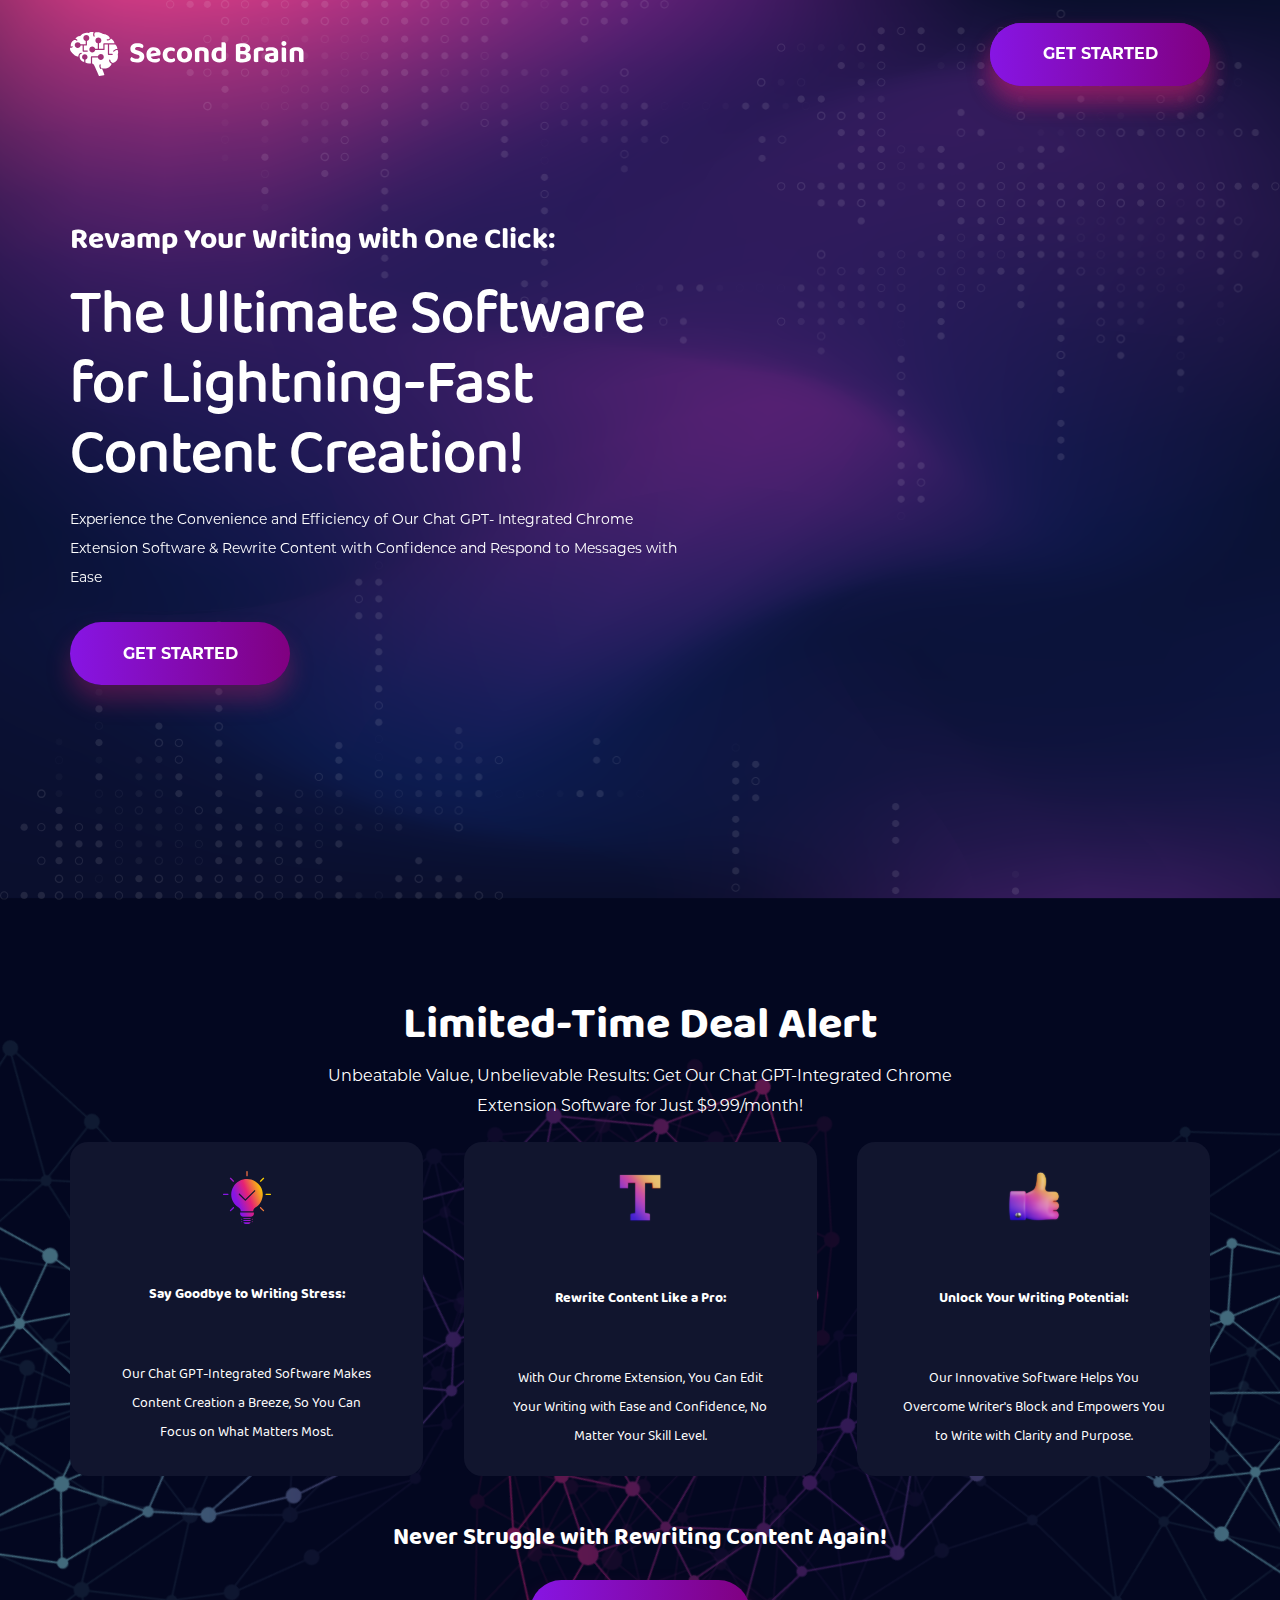
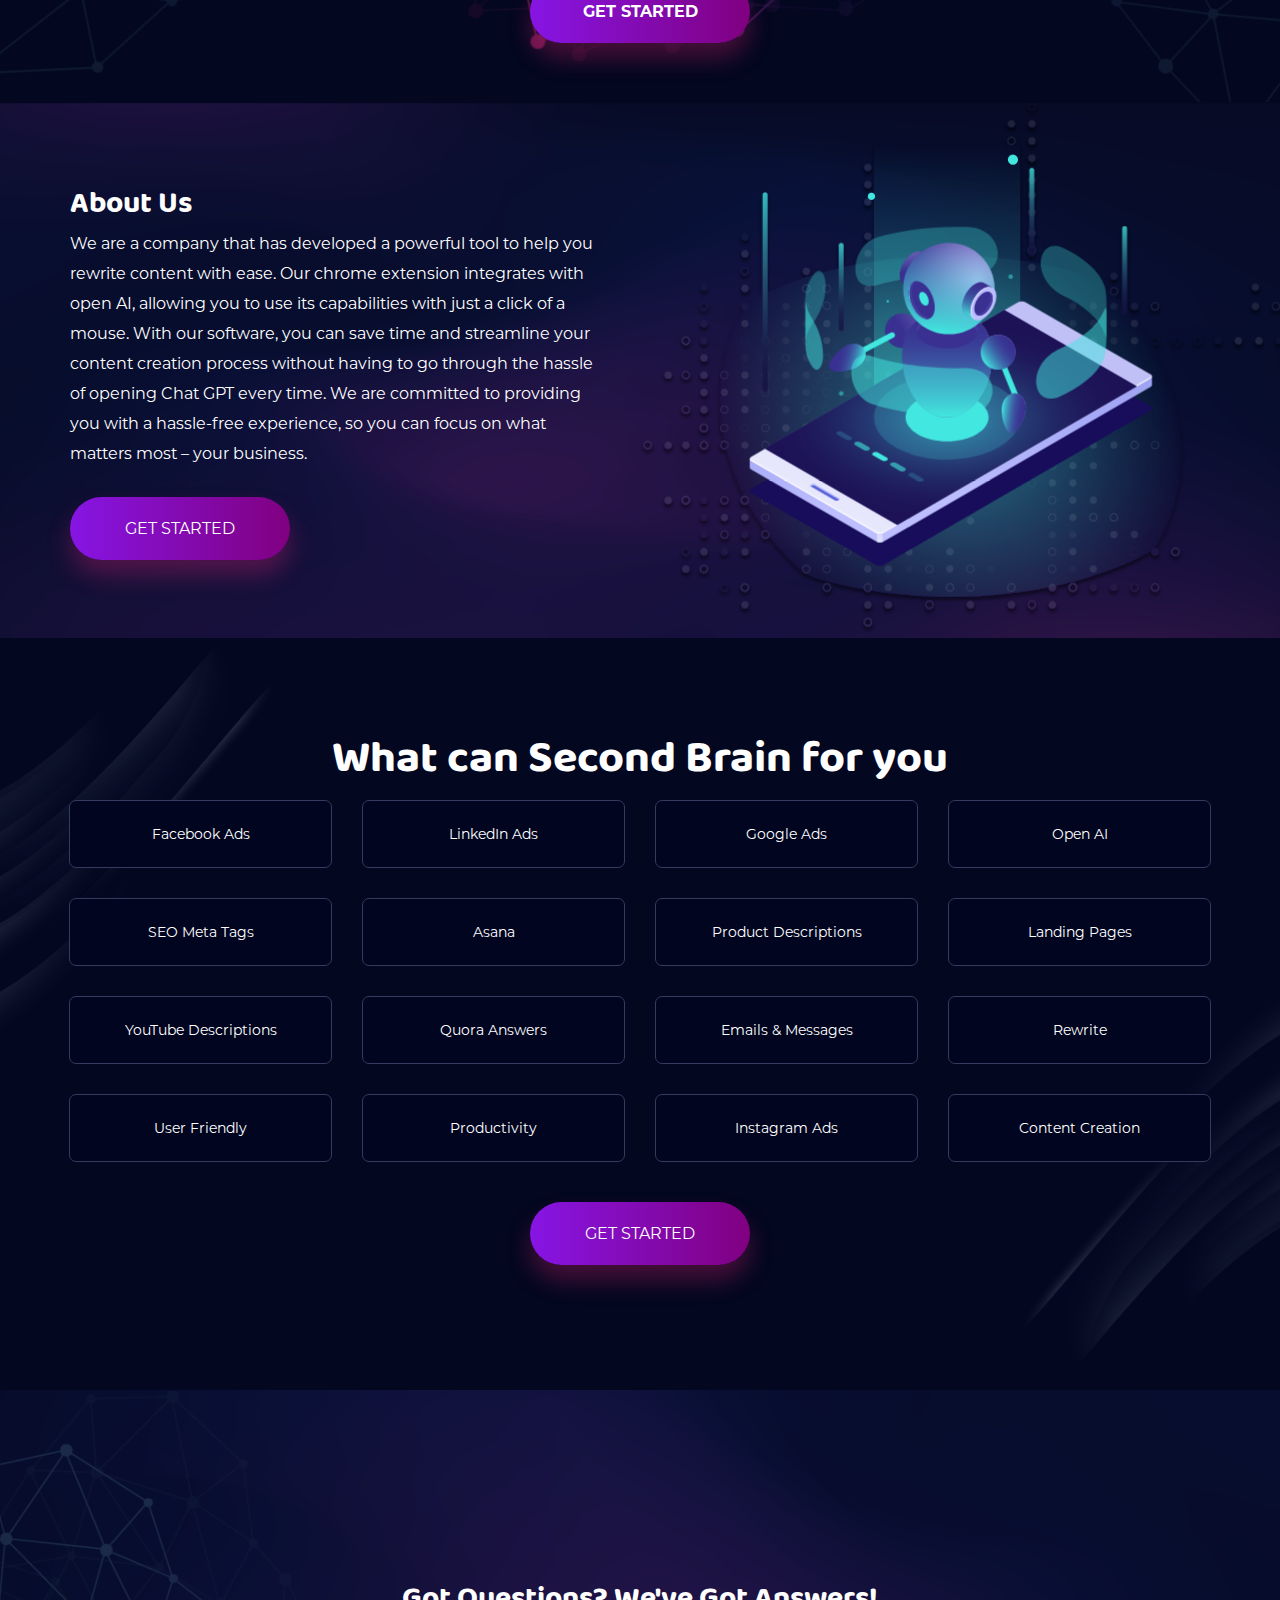
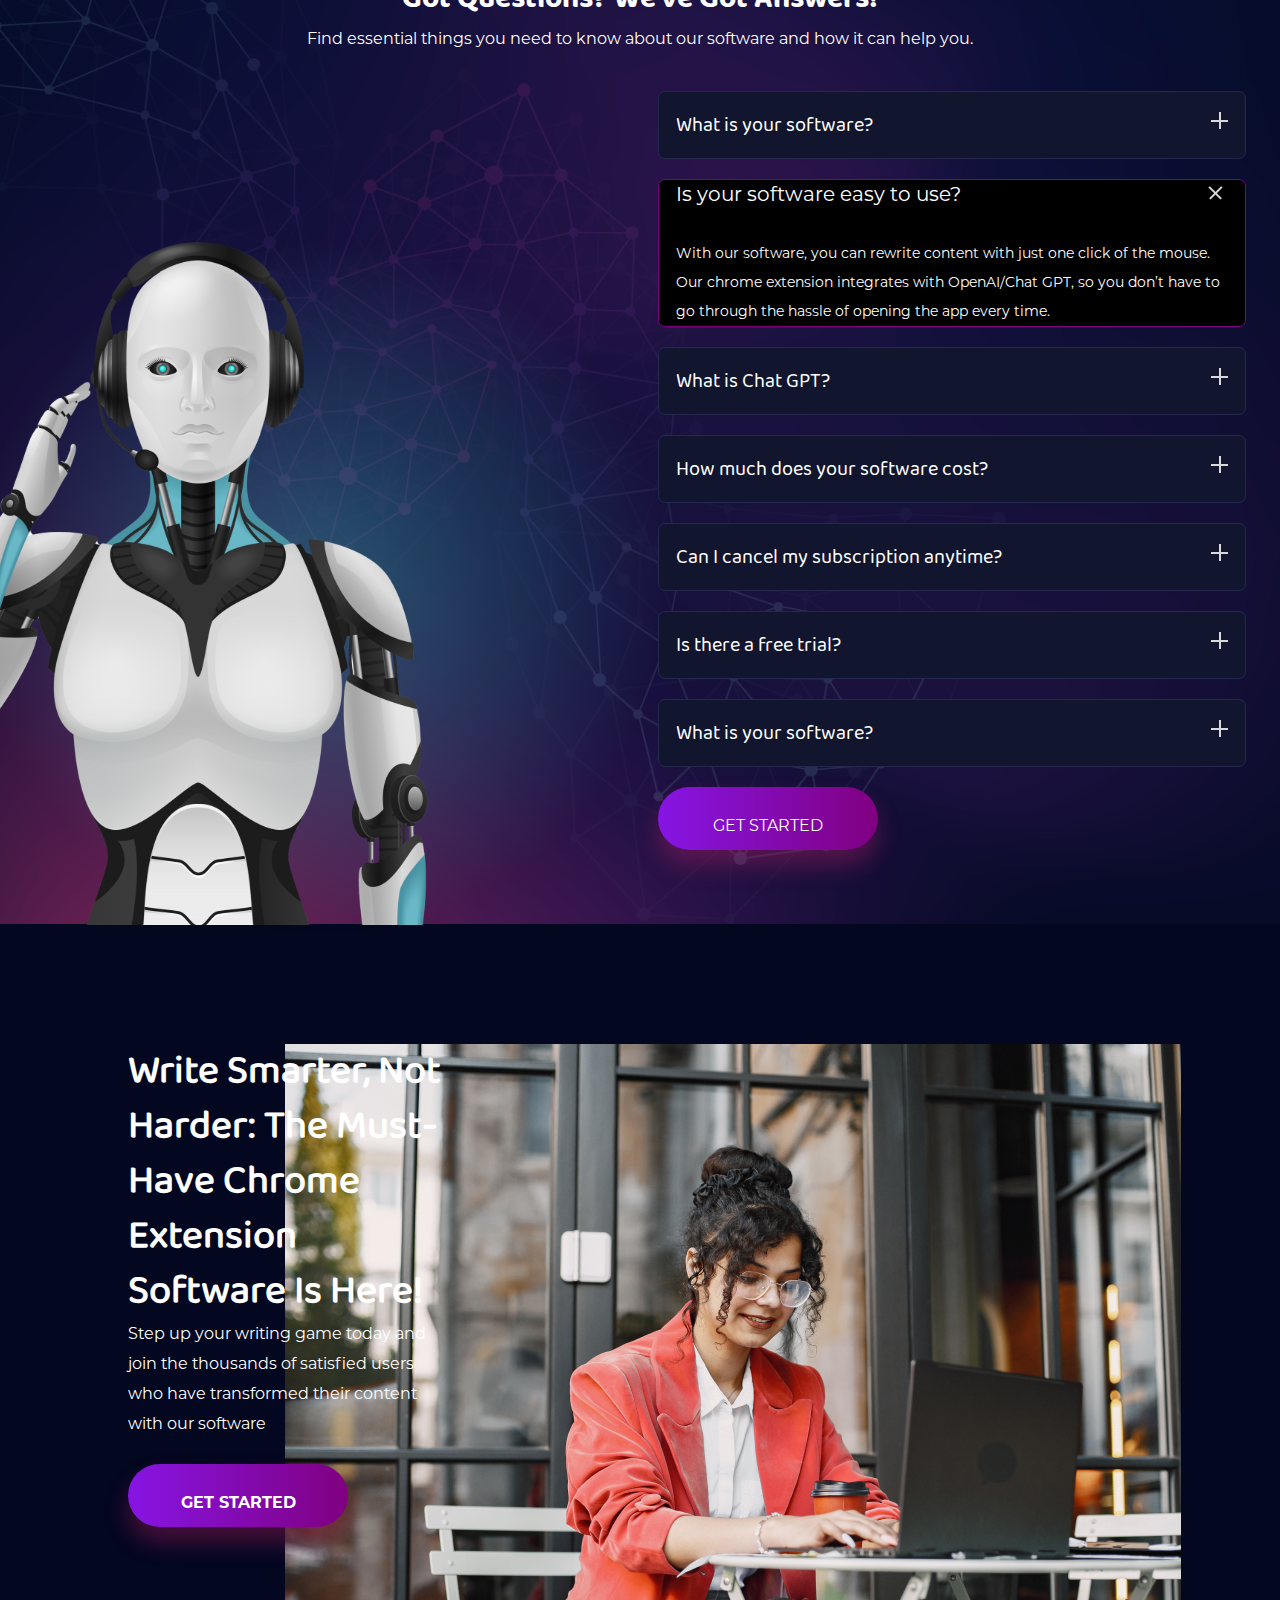
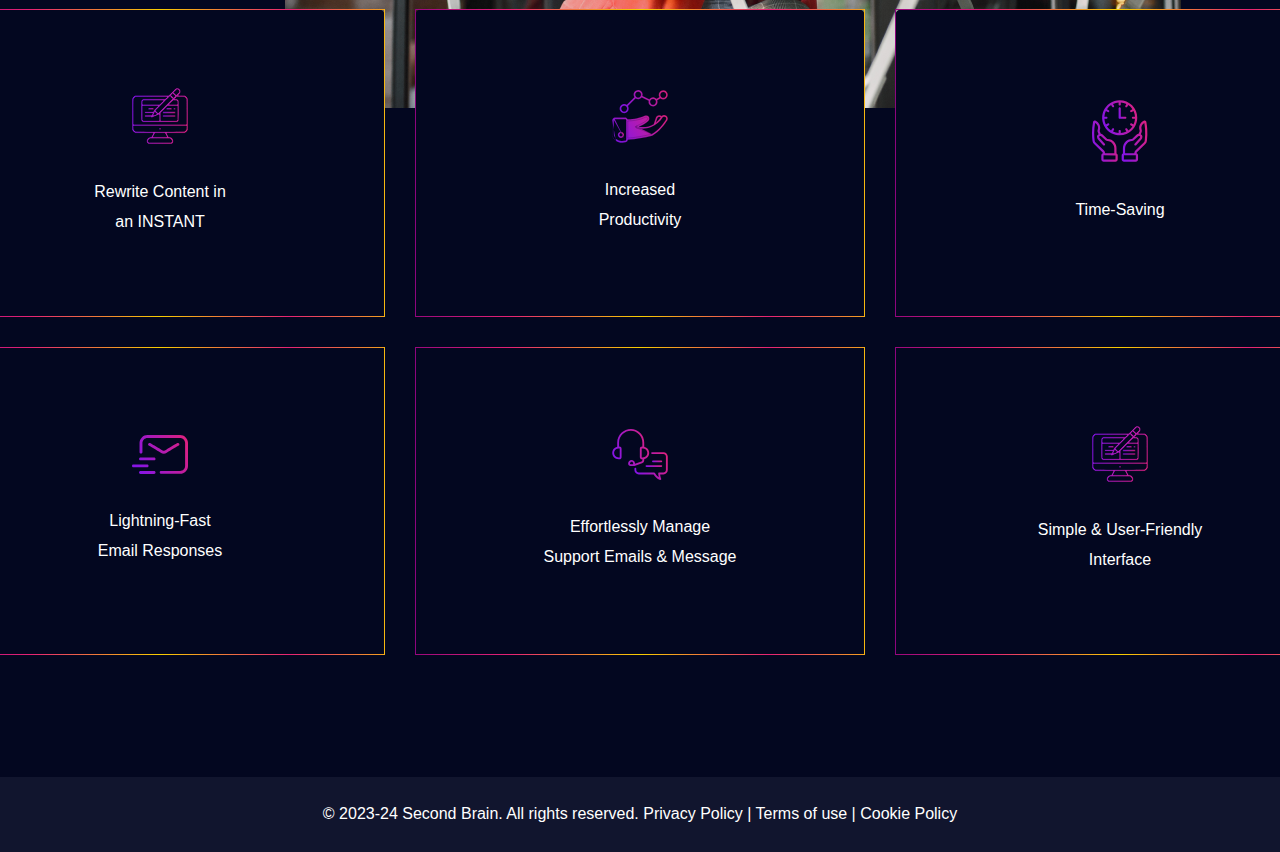
==== index.html @ b5a90ca5 "updated question section design" ====
<!DOCTYPE html>
<html lang="en">
  <head>
    <link rel="icon" type="image/x-icon" href="/assets/svg/home-page/favicon.png">
    <title>Second Brain</title>
    <meta charset="UTF-8" />
    <meta name="viewport" content="width=device-width, initial-scale=1" />
    <link rel="stylesheet" href="themes/fonts.css" />
    <link rel="stylesheet" href="themes/variables.css" />
    <link rel="stylesheet" href="themes/button.css" />
    <link rel="stylesheet" href="themes/nav-bar.css" />
    <link rel="stylesheet" href="themes/banner.css" />
    <link rel="stylesheet" href="style.css" />
    <link rel="stylesheet" href="index.css" />
    <link rel="stylesheet" href="themes/card.css" />
    <script type="text/javascript" src="index.js"></script>
  </head>

  <body>
    <!-- Banner Section Start-->
    <div class="container banner-container">
      <div class="background">
        <object
          class="top-effect"
          id="banner-bg"
          data="../../assets/svg/banner/top-effect.svg"
          type="image/svg+xml"
          height="521"
          width="1115"
        ></object>
        <object
          class="bottom-effect"
          id="banner-bg"
          data="../../assets/svg/banner/bottom-effect.svg"
          type="image/svg+xml"
          height="339"
          width="1020"
        ></object>
        <object
          class="wall"
          id="banner-bg"
          data="../../assets/svg/banner/banner-bg.svg"
          type="image/svg+xml"
          height="auto"
          width="100%"
        ></object>
      </div>
      <div class="nav-bar">
        <object
          id="nav-logo"
          data="../../assets/svg/banner/logo.svg"
          type="image/svg+xml"
          height="auto"
          width="auto"
        ></object>
        <a class="primary-button" href="#">
          <p class="primary-button">GET STARTED</p>
        </a>
      </div>
      <div class="sub-container">
        <div class="main-content banner-content">
          <div class="sub-main-content banner-left">
            <div class="subtitle">
              <h3>Revamp Your Writing with One Click:</h3>
            </div>
            <div class="title">
              <h1>
                The Ultimate Software <br />
                for Lightning-Fast <br />
                Content Creation!
              </h1>
            </div>
            <div class="description">
              <span>
                Experience the Convenience and Efficiency of Our Chat GPT-
                Integrated Chrome Extension Software & Rewrite Content with
                Confidence and Respond to Messages with Ease
              </span>
            </div>
            <div class="button">
              <p class="primary-button">GET STARTED</p>
            </div>
          </div>
          <div class="sub-main-content banner-right">
            <object
              id="logo-brain"
              data="../../assets/svg/banner/brain.svg"
              type="image/svg+xml"
              width="603px"
              height="auto"
            ></object>
          </div>
        </div>
      </div>
    </div>
    <!-- Banner Section End-->

    <!--Time Deal Section Start-->
    <div class="container limited-time">
      <div class="background">
        <object
          class="wall"
          id="banner-bg"
          data="./assets/svg/home-page/backgroud_blue 2.svg"
          type="image/svg+xml"
          height="auto"
          width="100%"
        ></object>
      </div>
      <div class="sub-container">
        <div class="header-content">
          <h2 class="title">Limited-Time Deal Alert</h2>
          <p class="subtitle">
            Unbeatable Value, Unbelievable Results: Get Our Chat GPT-Integrated
            Chrome <br />
            Extension Software for Just $9.99/month!
          </p>
        </div>
        <div class="card-container">
          <div class="card">
            <div class="card-icon">
              <object
                id="light"
                data="./assets/svg/home-page/light.svg"
                type="image/svg+xml"
                width="48px"
                height="auto"
              ></object>
            </div>
            <div class="card-title">
              <h5 class="card-title">Say Goodbye to Writing Stress:</h5>
            </div>
            <div class="card-description">
              <span class="card-description">
                Our Chat GPT-Integrated Software Makes <br>
                Content Creation a Breeze, So You Can <br>
                Focus on What Matters Most.
              </span>
            </div>
          </div>
          <div class="card">
            <div class="card-icon">
              <object
                id="text-front-grandient"
                data="./assets/svg/home-page/text-front-gradient.svg"
                type="image/svg+xml"
                width="60px"
                height="auto"
              ></object>
            </div>
            <div class="card-title">
              <h5 class="card-title">Rewrite Content Like a Pro:</h5>
            </div>
            <div class="card-description">
              <span class="card-description">
                With Our Chrome Extension, You Can Edit Your Writing with Ease
                and Confidence, No Matter Your Skill Level.
              </span>
            </div>
          </div>
          <div class="card">
            <div class="card-icon">
              <object
                id="thumb-up-front-gradient"
                data="./assets/svg/home-page/thumb-up-front-gradient.svg"
                type="image/svg+xml"
                width="60px"
                height="auto"
              ></object>
            </div>
            <div class="card-title">
              <h5 class="card-title">Unlock Your Writing Potential:</h5>
            </div>
            <div class="card-description">
              <span class="card-description">
                Our Innovative Software Helps You Overcome Writer's Block and
                Empowers You to Write with Clarity and Purpose.
              </span>
            </div>
          </div>
        </div>
        <div class="main-content">
          <div class="sub-main-content bottom-content">
            <h3 class="title">Never Struggle with Rewriting Content Again!</h3>
            <div class="button">
              <p class="primary-button">GET STARTED</p>
            </div>
          </div>
        </div>
      </div>
    </div>
    <!--Time Deal Section End-->

    <!--About Us Section-->
    <div class="container about-us">
      <div class="background">
        <object
          class="wall"
          id="banner-bg"
          data="./assets/svg/home-page/about-us-bg.svg"
          type="image/svg+xml"
          height="700px"
          width="1600px"
        ></object>
      </div>

      <div class="sub-container">
        <div class="row">
          <div class="left">
            <h3 class="title">About Us</h3>
            <div class="description text-box">
              We are a company that has developed a powerful tool to help you
              rewrite content with ease. Our chrome extension integrates with
              open AI, allowing you to use its capabilities with just a click of
              a mouse. With our software, you can save time and streamline your
              content creation process without having to go through the hassle
              of opening Chat GPT every time. We are committed to providing you
              with a hassle-free experience, so you can focus on what matters
              most – your business.
            </div>
            <div class="primary-button">
              <p>GET STARTED</p>
            </div>
          </div>
          <div class="right">
            <object
              id="about-image"
              data="./assets/svg/home-page/about-image.svg"
              type="image/svg+xml"
              width="668px"
              height="auto"
            ></object>
          </div>
        </div>
      </div>
    </div>
    <!--About Sectino End-->

    <!--Table Section Start-->
    <div class="container table-section">
      <div class="table-background">
        <object
          class="left-effect"
          id="banner-bg"
          data="assets/svg/home-page/table/bg-top-left.svg"
          type="image/svg+xml"
          height="430"
          width="447"
        ></object>

        <object
          class="right-effect"
          id="banner-bg"
          data="assets/svg/home-page/table/bg-bottom-right.svg"
          type="image/svg+xml"
          height="447"
          width="430"
        ></object>
        <!--End Background Efect-->
      </div>
      <div class="title">
        <h2>What can Second Brain for you</h2>
      </div>
      <div class="table">
        <span>Facebook Ads</span>
        <span>LinkedIn Ads</span>
        <span>Google Ads</span>
        <span>Open AI</span>
        <span>SEO Meta Tags</span>
        <span>Asana</span>
        <span>Product Descriptions</span>
        <span>Landing Pages</span>
        <span>YouTube Descriptions</span>
        <span>Quora Answers</span>
        <span>Emails & Messages</span>
        <span>Rewrite</span>
        <span>User Friendly</span>
        <span>Productivity</span>
        <span>Instagram Ads</span>
        <span>Content Creation</span>
      </div>
      <div class="primary-button">
        <p>GET STARTED</p>
      </div>
    </div>
    <!--Table Section End-->

    <!--Question Section Start-->
    <div class="container question-section">
      <div class="question-background">
        <div class="effects">
          <object
            class="left-effect"
            id="robot"
            data="./assets/svg/home-page/QuestionSection/robot.svg"
            type="image/svg+xml"
            height="761px"
            width="639px"
          ></object>
          <object
            class="right-effect"
            id="banner-bg"
            data="./assets/svg/home-page/QuestionSection/bg-4.svg"
            type="image/svg+xml"
            width="1600px"
          ></object>
        </div>
      </div>

      <div class="sub-container">
        <div class="heading">
          <div class="title">
            <h3 class="title">Got Questions? We've Got Answers!</h3>
          </div>
          <div class="subtitle">
            <p>
              Find essential things you need to know about our software and how
              it can help you.
            </p>
          </div>
        </div>

        <div class="form-container">
          <div class="form">
            <div class="items">
              <div id="item-1" class="item" onClick="toggleItem(item-1)">
                <h5 class="item-title">
                  What is your software?
                  <span class="plus-icon">
                    <svg
                      xmlns="http://www.w3.org/2000/svg"
                      width="17"
                      height="17"
                      viewBox="0 0 17 17"
                      fill="none"
                    >
                      <rect x="8" width="2" height="17" fill="#D9D9D9" />
                      <rect
                        x="17"
                        y="8"
                        width="2"
                        height="17"
                        transform="rotate(90 17 8)"
                        fill="#D9D9D9"
                      />
                    </svg>
                  </span>
                </h5>
              </div>
              <div id="item-2" class="item" onClick="toggleItem(item-1)">
                <p class="item-box">
                  <span class="item-title"
                    >Is your software easy to use?
                    <svg
                      xmlns="http://www.w3.org/2000/svg"
                      width="25"
                      height="25"
                      viewBox="0 0 25 25"
                      fill="none"
                    >
                      <rect
                        x="18.1567"
                        y="6.13635"
                        width="2"
                        height="17"
                        transform="rotate(45 18.1567 6.13635)"
                        fill="#D9D9D9"
                      />
                      <rect
                        x="18.8638"
                        y="18.1572"
                        width="2"
                        height="17"
                        transform="rotate(135 18.8638 18.1572)"
                        fill="#D9D9D9"
                      />
                    </svg>
                  </span>
                  <br />
                  <span class="item-description">
                    With our software, you can rewrite content with just one
                    click of the mouse. Our chrome extension integrates with
                    OpenAI/Chat GPT, so you don’t have to go through the hassle
                    of opening the app every time.
                  </span>
                </p>
              </div>
              <div id="item-3" class="item" onClick="toggleItem(item-1)">
                <h5 class="item-title">
                  What is Chat GPT?
                  <span class="plus-icon">
                    <svg
                      xmlns="http://www.w3.org/2000/svg"
                      width="17"
                      height="17"
                      viewBox="0 0 17 17"
                      fill="none"
                    >
                      <rect x="8" width="2" height="17" fill="#D9D9D9" />
                      <rect
                        x="17"
                        y="8"
                        width="2"
                        height="17"
                        transform="rotate(90 17 8)"
                        fill="#D9D9D9"
                      />
                    </svg>
                  </span>
                </h5>
              </div>
              <div id="item-4" class="item" onClick="toggleItem(item-1)">
                <h5 class="item-title">
                  How much does your software cost?
                  <span class="plus-icon">
                    <svg
                      xmlns="http://www.w3.org/2000/svg"
                      width="17"
                      height="17"
                      viewBox="0 0 17 17"
                      fill="none"
                    >
                      <rect x="8" width="2" height="17" fill="#D9D9D9" />
                      <rect
                        x="17"
                        y="8"
                        width="2"
                        height="17"
                        transform="rotate(90 17 8)"
                        fill="#D9D9D9"
                      />
                    </svg>
                  </span>
                </h5>
              </div>
              <div id="item-5" class="item" onClick="toggleItem(item-1)">
                <h5 class="item-title">
                  Can I cancel my subscription anytime?
                  <span class="plus-icon">
                    <svg
                      xmlns="http://www.w3.org/2000/svg"
                      width="17"
                      height="17"
                      viewBox="0 0 17 17"
                      fill="none"
                    >
                      <rect x="8" width="2" height="17" fill="#D9D9D9" />
                      <rect
                        x="17"
                        y="8"
                        width="2"
                        height="17"
                        transform="rotate(90 17 8)"
                        fill="#D9D9D9"
                      />
                    </svg>
                  </span>
                </h5>
              </div>
              <div id="item-6" class="item" onClick="toggleItem(item-1)">
                <h5 class="item-title">
                  Is there a free trial?
                  <span class="plus-icon">
                    <svg
                      xmlns="http://www.w3.org/2000/svg"
                      width="17"
                      height="17"
                      viewBox="0 0 17 17"
                      fill="none"
                    >
                      <rect x="8" width="2" height="17" fill="#D9D9D9" />
                      <rect
                        x="17"
                        y="8"
                        width="2"
                        height="17"
                        transform="rotate(90 17 8)"
                        fill="#D9D9D9"
                      />
                    </svg>
                  </span>
                </h5>
              </div>
              <div id="item-7" class="item" onClick="toggleItem(item-1)">
                <h5 class="item-title">
                  What is your software?
                  <span class="plus-icon">
                    <svg
                      xmlns="http://www.w3.org/2000/svg"
                      width="17"
                      height="17"
                      viewBox="0 0 17 17"
                      fill="none"
                    >
                      <rect x="8" width="2" height="17" fill="#D9D9D9" />
                      <rect
                        x="17"
                        y="8"
                        width="2"
                        height="17"
                        transform="rotate(90 17 8)"
                        fill="#D9D9D9"
                      />
                    </svg>
                  </span>
                </h5>
              </div>

              <div class="primary-button">
                <p class="button">GET STARTED</p>
              </div>
            </div>
          </div>
        </div>
      </div>
    </div>
    <!--Question Section End-->

    <!--Bottom Banner Start-->
    <div class="container bottom-banner">
      <div class="bottom-wall">
        <object
          class="wall"
          id="bottom-banner-img"
          data="./assets/svg/home-page/bottom-banner/indian-woman-working.png"
          type="image/svg+xml"
          height="664px"
          width="995px"
        ></object>
      </div>
      <div class="sub-container side-box">
        <h5 class="bottom-banner-title">
          Write Smarter, Not <br />
          Harder: The Must- <br />
          Have Chrome Extension <br />
          Software Is Here!
        </h5>
        <p class="bottom-banner-description">
          Step up your writing game today and join the 
          thousands of satisfied users who have transformed
          their content with our software
        </p>
        <div class="primary-button">
          <div class="button">GET STARTED</div>
        </div>
      </div>
    </div>
    <!--Bottom Banner End-->

    <!--Bottom Card Container Start-->
    <div class="container bottom-card">
      <div class="card-container">
        <div class="card">
          <div class="card-icon">
            <object
              id="light"
              data="./assets/svg//home-page/bottom-cards/1-rewrite-icon.svg"
              type="image/svg+xml"
              width="56px"
              height="auto"
            ></object>
          </div>
          <div class="card-title">
            Rewrite Content in <br />
            an INSTANT
          </div>
        </div>

        <div class="card">
          <div class="card-icon">
            <object
              id="light"
              data="./assets/svg//home-page/bottom-cards/2-increased-icon.svg"
              type="image/svg+xml"
              width="56px"
              height="auto"
            ></object>
          </div>
          <div class="card-title">
            Increased <br> Productivity
          </div>
        </div>

        <div class="card">
          <div class="card-icon">
            <object
              id="light"
              data="./assets/svg//home-page/bottom-cards/3-Time Saving-icon.svg"
              type="image/svg+xml"
              width="56px"
              height="auto"
            ></object>
          </div>
          <div class="card-title">
            Time-Saving
          </div>
        </div>

        <div class="card">
          <div class="card-icon">
            <object
              id="light"
              data="./assets/svg//home-page/bottom-cards/4-ligtining-icon.svg"
              type="image/svg+xml"
              width="56px"
              height="auto"
            ></object>
          </div>
          <div class="card-title">
            Lightning-Fast <br> Email Responses
          </div>
        </div>

        <div class="card">
          <div class="card-icon">
            <object
              id="light"
              data="./assets/svg//home-page/bottom-cards/5-effertlessely-icon.svg"
              type="image/svg+xml"
              width="56px"
              height="auto"
            ></object>
          </div>
          <div class="card-title">
            Effortlessly Manage <br> Support Emails & Message
          </div>
        </div>

        <div class="card">
          <div class="card-icon">
            <object
              id="light"
              data="./assets/svg//home-page/bottom-cards/1-rewrite-icon.svg"
              type="image/svg+xml"
              width="56px"
              height="auto"
            ></object>
          </div>
          <div class="card-title">
            Simple & User-Friendly <br> Interface
          </div>
        </div>
      </div>
    </div><!--Bottom Card Container End-->

    <!--Copyright Section Start-->
    <div class="copyright">
      <span>© 2023-24 Second Brain. All rights reserved. Privacy Policy   |   Terms of use   |   Cookie Policy</span>
    </div>
    
  </body>
</html>
---- themes/fonts.css ----
/* Import Baloo-2 font===============================================*/
@font-face {
    font-family: Baloo2-Regular;
    src: url('../assets/fonts/baloo-2/Baloo2-Regular.ttf') format("truetype");
}

@font-face {
    font-family: Baloo2-SemiBold;
    src: url('../assets/fonts/baloo-2/Baloo2-SemiBold.ttf') format("truetype");
}

@font-face {
    font-family: Baloo2-Bold;
    src: url('../assets/fonts/baloo-2/Baloo2-Bold.ttf') format("truetype");
}

@font-face {
    font-family: Baloo2-ExtraBold;
    src: url('../assets/fonts/baloo-2/Baloo2-ExtraBold.ttf') format("truetype");
}



/* Import Montserrat font============================================== */

@font-face {
    font-family: Montserrat-Regular;
    src: url('../assets/fonts/montserrat/Montserrat-Regular.otf') format("truetype");
}

@font-face {
    font-family: Montserrat-ExtraLight;
    src: url('../assets/fonts/montserrat/Montserrat-ExtraLight.otf') format("truetype");
    font-weight: 200;
}

@font-face {
    font-family: Montserrat-Light;
    src: url('../assets/fonts/montserrat/Montserrat-Light.otf') format("truetype");
}

@font-face {
    font-family: Montserrat-SemiBold;
    src: url('../assets/fonts/montserrat/Montserrat-SemiBold.otf') format("truetype");
}

@font-face {
    font-family: "Montserrat-Bold";
    src: url('../assets/fonts/montserrat/Montserrat-Bold.otf') format("truetype");
}
---- themes/variables.css ----
:root {
  /*COLOR VARIABLEA=========================================================*/
  --color-primary: var(--color-gradient-pink);
  --color-secondary: var(--color-purple);
  --color-tertiary: var(--color-blue-background);

  --color-white: #FFF;
  --color-black: #000000;
  --color-white-gray:#D9D9D9;

  --color-purple: #8715e4;
  --color-purple-light: #8715e480;
  --color-purple-gradient: linear-gradient(
    to bottom,
    rgba(128, 0, 128, 1),
    rgba(230, 34, 116, 1),
    rgba(249, 206, 0, 1)
  );

  --color-yellow: #F9CE00;

  --color-border-primary:  var(--color-pink-purple), var(--color-pink), var(--color-yellow);
  
  --color-pink-purple: #800080;
  --color-pink: #E62274;

  --color-button-gradient: linear-gradient(90deg, #8715E4 0%, #800080 100%);

  --color-blue-light: rgba(53, 59, 95, 1);
  --color-blue-medium: #22284f;
  --color-blue-deep: #11152e;
  --color-blue-background: #030720;
  --color-blue-form: #11152e;
  --color-blue-card: #030720;
  --color-blue-card-light: #11152E;
  --color-blue-button: #01051F;
  --color-blue-button-border:#353B5F;
  
  --color-gray-card: #373d60;
  --color-gray-border: #3a3f5a;

  --color-text-primary: var(--color-white);
  --color-tex-secondary: var(--color-black);
  --color-text-tertiary: var(--color-white);


  /**FONT VARIABLE==========================================================*/
  --font-primary-en: var(--Baloo2);
  --font-secondary-en: var(--Montserrat-Regular);
  
  --Baloo2: 'Baloo2-Regular', sans-serif;
  --Baloo2-Regular: 'Baloo2-Regular', sans-serif;
  --Baloo2-SemiBold: 'Baloo2-SemiBold', sans-serif;
  --Baloo2-Bold: 'Baloo2-Bold', sans-serif;
  --Baloo2-ExtraBold: 'Baloo2-ExtraBold', sans-serif;

  --Montserrat-Regular: 'Montserrat-Regular', sans-serif;
  --Montserrat-ExtraLight: 'Montserrat-ExtraLight', sans-serif;
  --Montserrat-Light: 'Montserrat-Light', sans-serif;
  --Montserrat-SemiBold: 'Montserrat-SemiBold', sans-serif;
  --Montserrat-Bold: 'Montserrat-Bold', sans-serif;

  --font-size-title: 45px;
  --font-size-xxl: 38px;
  --font-size-xl: 30px;
  --font-size-large: 24px;
  --font-size-medium: 20px;
  --font-size-small: 16px;
  --font-size-xsml: 12px;
  --font-size-tertiary: 14px;
  
}
---- themes/button.css ----
@import 'variables.css';

.primary-button {
    display: flex;
    justify-content: center;
    align-items: center;
    width: 100%;
    width: 220px;
    min-height: 63px;
    height: auto;
    color: var(--color-white);
    font-size: 16px;
    text-decoration: none;
    border-radius: 77px;
    background-image: var(--color-button-gradient);
    font-family: var(--Montserrat-Bold);
    box-shadow: 0 15px 24px rgba(230, 34, 116, 0.3);
}

/* Tablet View */
@media only screen and (max-width: 1200px) {
    .primary-button {
        max-width: 110px;
        font-size: 10px;
        min-height: 40px;
        box-shadow: 0 8px 12px rgba(230, 34, 116, 0.3);
        height: auto;
    }
}


/* Mobile View========================================== */
@media only screen and (max-width: 599px) {
    .primary-button{
        max-width: 140px;
        font-size: 10px;
        min-height: 50px;
        box-shadow: 0 8px 12px rgba(230, 34, 116, 0.3);
        height: auto;
        border-radius: 25px;
    }
}
---- themes/nav-bar.css ----
@import 'variables.css';

.nav-bar {
    position: absolute;
    top: 19px;
    display: flex;
    justify-content: space-between;
    align-items: center;
    width: 100%;
    max-width: 1140px;
}

/* Desktop View */
@media only screen and (min-width: 1600px) {
    .nav-bar {
        width: 100%;
    }

    #nav-logo {
        min-width: 400px;
    }
}

/* Tablet View */
@media only screen and (max-width: 1200px) {
    .nav-bar {
        width: 90%;
    }
    #nav-logo {
        max-width: 400px;
    }
}


/* Mobile View */
@media only screen and (max-width: 599px) {
    .nav-bar{
        width: 90%;
    }

    #nav-logo{
        max-width: 200px;
    }
}
---- themes/banner.css ----
@import 'variables.css';

.banner-container {
    position: relative;
    width: 100%;
    max-width: 1600px;
    min-height: 900px;
    height: auto;
    display: flex;
    justify-content: center;
    align-items: center;
    overflow: hidden;
}

.background {
    position: absolute;
    top: 0;
    left: 0;
    z-index: -2;
    width: 100%;
    max-width: 1600px;
    min-height: 900px;
    height: auto;
    display: flex;
    justify-content: center;
    align-items: center;
}

.background .wall {
    position: absolute;
    width: auto;
    height: auto;
    z-index: -2;
}

.top-effect {
    position: absolute;
    right: 0px;
    top: 0;
}

.bottom-effect {
    position: absolute;
    left: 0;
    bottom: 0;
}

.banner-content {
    position: relative;
    display: flex;
    justify-content: right;
}

.banner-right {
    position: absolute;
    right: 0;
    justify-content: right;
    align-items: center;
}

.banner-left {
    position: absolute;
    left: 0;
    width: 100%;
    max-width: 615px;
    height: auto;
}

.button{
    margin-top: 15px;
}


/* Tablet View ==============================================*/
@media only screen and (max-width: 1200px) {
    .banner-container {
            position: relative;
            width: 100%;
            display: flex;
            justify-content: center;
            align-items: center;
    }

    #logo-brain {
        width: 110%;
        justify-content: center;
        align-items: center;
        display: flex;
    }

}


/* Mobile View =====================================================*/
@media only screen and (max-width: 599px) {
    .banner-container {
        position: relative;
        width: 100%;
        max-width: 600px;
        height: auto;
        display: flex;
        justify-content: center;
        align-items:flex-start;
    }

    .background {
        position: absolute;
        top: 0;
        left: 0;
        z-index: -2;
        width: 100%;
        display: flex;
        flex-direction: column;
        align-items:flex-start;
        max-width: 600px;
        overflow: hidden;
    }


    .banner-left {
        position: relative;
    }

    .banner-content {
        position: relative;
        display: flex;
        flex-direction: column;
        justify-content: center;
        align-items: center;
    }

    .banner-right {
        max-width: 90%;
        position: relative;
        justify-content: center;
        align-items: center;
    }


    #logo-brain{
        width: 100%;
        justify-content: center;
        align-items: center;
        display: flex;
    }

}
---- style.css ----
@import 'themes/variables.css';

body {
    font-family: "Lato", sans-serif;
    padding: 0;
    margin: 0;
    color: var(--color-white);
    display: flex;
    flex-direction: column;
    justify-content: center;
    align-items: center;
    background: var(--color-blue-background);
}

h1 {
    margin: 0;
    padding: 0;
    font-family: var(--Baloo2-Regular);
    font-weight: 700;
    font-size: 60px;
    line-height: 70px;
    text-wrap: nowrap;
}

h2 {
    margin: 0;
    padding: 0;
    font-family: var(--Baloo2-Bold);
    font-weight: 700;
    font-size: 45px;
    line-height: 70px;
    text-wrap: nowrap;
}

h3 {
    margin: 0;
    padding: 0;
    font-weight: 700;
    font-size: 30px;
    line-height: 50px;
    font-family: var(--Baloo2-Bold);
    text-wrap: nowrap;
}

h4 {
    margin: 0;
    padding: 0;
    font-weight: 600;
    font-size: 24px;
    line-height: 30px;
    font-family: var(--Baloo2-Regular);
}

h5 {
    font-family: var(--Baloo2-Regular);
}

p {
    margin: 0;
    padding: 0;
    font-family: var(--Montserrat-Regular);
    font-weight: 500;
    font-size: 16px;
    line-height: 30px;
}

span {
    margin: 0;
    padding: 0;
    font-family: var(--Montserrat-Regular);
    font-weight: 500;
    font-size: 14px;
    line-height: 29px;
}

.container {
    display: flex;
    flex-direction: column;
    justify-content: center;
    align-items: center;
    position: relative;
    width: 100%;
    max-width: 1600px;
    background-color: var(--color-blue-background);
    z-index: -1;
}

.sub-container {
    width: 100%;
    max-width: 1140px;
    margin: 0;
    padding: 0;
}

.main-content {
    position: relative;
    display: flex;
    flex-wrap: nowrap;
    justify-content: center;
    align-items: center;
}

.sub-main-content {
    display: flex;
    flex-direction: column;
    align-items: left;
    gap: 15px;
}


.background {
    position: absolute;
    top: 0;
    left: 0;
    z-index: -2;
    width: 100%;
    /* max-width: 1600px; */
    min-height: 900px;
    height: auto;
    display: flex;
    justify-content: center;
    align-items: center;
}

.background .wall {
    position: absolute;
    width: auto;
    height: auto;
    z-index: -2;
}


.top-effect {
    position: absolute;
    right: 0px;
    top: 0;
}

.bottom-effect {
    position: absolute;
    left: 0;
    bottom: 0;
}



/* Tablet View ========================================= */
@media only screen and (max-width: 1200px) {
    h1 {
        font-size: 55px;
        line-height: 55px;
    }

    h2 {
        font-size: 45px;
        line-height: 45px;
    }

    h3 {
        font-size: 30px;
        line-height: 30px;
    }

    h4 {
        font-size: 20px;
        line-height: 20px;
    }

    h5 {
        font-size: 16px;
        line-height: 16px;
    }

    p {
        font-size: 12px;
        line-height: 12px;
    }

    span {
        font-size: 14px;
        line-height: 14px;
    }

    .container {
        display: flex;
        flex-direction: column;
        justify-content: center;
        align-items: center;
        position: relative;
        width: 100%;
        max-width: 1200px;
    }

    .sub-container {
        width: 90%;
        max-width: 1200px;
    }
}



/* Mobile View ============================================== */
@media only screen and (max-width: 599px) {
    h1 {
        font-size: 35px;
        line-height: 35px;
    }
    
    h2 {
        font-size: 23px;
        line-height: 23px;
    }

    h3 {
        font-size: 20px;
        line-height: 20px;
    }

    h4 {
        font-size: 12px;
        line-height: 12px;
    }

    h5 {
        font-size: 10px;
        line-height: 10px;
    }

    p {
        font-size: 15px;
        line-height: 20px;
    }

    span {
        font-size: 15px;
        line-height: 18px;

    }

    .container {
        display: flex;
        flex-direction: column;
        justify-content: center;
        align-items: center;
        position: relative;
        width: 100%;
        /* max-width: 600px; */
    }

    .sub-container {
        width: 100%;
        /* max-width: 500px; */
        flex-direction: column;
        display: flex;
        justify-content: center;
        align-items: center;

    }

    .main-content{
        width: 90%;
    }
}







/*==GRID======================*/
.row {
    display: flex;
    flex-wrap: wrap;
    justify-content: space-between;
    width: 100%;
}

.left {
    width: 50%;
}
.right {
    width: 50%;
}


@media only screen and (max-width: 599px) {
    .row {
        display: flex;
        flex-direction: row;
    }

    .left {
        width: 50%;
    }

    .right {
        width: 50%;
    }
}
---- index.css ----
@import 'themes/variables.css';

/*Limited Time Section==============================================================================*/
.limited-time {
    padding: 1px;
    z-index: -1;
}

.limited-time .header-content {
    padding-top: 90px;
    padding-bottom: 21px;
    display: flex;
    flex-direction: column;
    flex-wrap: nowrap;
    justify-content: center;
    align-items: center;
    text-align: center;
    max-width: 100%;
}


.limited-time .bottom-content {
    padding-top: 50px;
    padding-bottom: 58px;
    display: flex;
    flex-direction: column;
    flex-wrap: nowrap;
    justify-content: center;
    align-items: center;
}

.limited-time .bottom-content .title {
    font-size: var(--font-size-large);
    text-wrap: wrap;
    font-weight: 600;
    line-height: var(--font-size-large);
    text-align: center;
    text-wrap: wrap;
    padding: 0;
    margin: 0;
}

.limited-time .title {
    display: flex;
    flex-wrap: wrap;
    text-wrap: wrap;
    font-size: var(--font-size-title);
    font-size: var(--font-size-title);
    font-style: normal;
}

.limited-time .sub-title {
    display: flex;
    flex-wrap: wrap;
    text-wrap: wrap;
    text-align: center;
    font-size: var(--font-size-small);
    font-size: var(--font-size-small);
        ;
    /* 187.5% */
}

.limited-time .card-container{
    display: flex;
    width: 100%;
}

.limited-time .card{
    border-radius: 18px;
    background: #11152E;
}

@media only screen and (max-width: 1200px) {

    .limited-time{
        max-width: 1200px;
        overflow: hidden;
    }

    .limited-time .card {
        border-radius: 18px;
        background: #11152E;
        /* max-width: 180px;
        height: 200px; */
        width: 80%;
    }

    .limited-time .card-container {
        display: flex;
        flex-direction: column;
        padding: 3px;
    }

    .limited-time .card .card-title{
        font-size: var(--font-size-large);
        margin: 0px;
    }

    .limited-time .card-description{
        margin: 0;
        line-height: var(--font-size-small);
    }
}

/*Mobile Design*/
@media only screen and (max-width: 599px) {
    .limited-time {
            max-width: 599px;
            overflow: hidden;
    }

    .limited-time .header-content{
        padding-top: 50px;
        width: 80%;
    }
    .limited-time .title{
        font-size: var(--font-size-xl);
        line-height: var(--font-size-xl);
    }
    .limited-time .card-title{
        margin: 0;
        line-height: var(--font-size-large);
    }

    .limited-time .bottom-content {
        width: 80%;
    }

    .limited-time .bottom-content .title {
        font-size: var(--font-size-medium);
        line-height: var(--font-size-medium);
    }

}



/*About Us Section ================================================================*/

.about-us {
    display: flex;
    justify-content: center;
    align-items: center;
}

.about-us .background {
    min-height: 700px;
}

.about-us .row {
    max-height: 700px;
    justify-content: center;
    align-items: center;
}

.about-us .text-box {
    /* P Tag 16 */
    font-family: var(--font-secondary-en);
    font-size: var(--font-size-small);
    ;
    font-style: normal;
    font-weight: 500;
    line-height: 30px;
    max-width: 524px;
    /* 187.5% */
}

.about-us .primary-button {
    margin-top: 28px;
}

/*About Us Mobile Design*/
@media only screen and (max-width:599px){
    .about-us {
        display: flex;
        justify-content: center;
        align-items: center;
        height: 900px;
        max-width: 599px;
        overflow: hidden;
    }

    .about-us .background .wall {
        position: absolute;
        top: 0;
        height: 900px;
    }

    .about-us .left{
        display: flex;
        flex-direction: column;
        justify-content: left;
        text-align: left;
        width: 100%;
    }

    .about-us .row {
        width: 80%;
    }
    .about-us .title{
        font-size: var(--font-size-xl);
        line-height: var(--font-size-xxl);
    }
    .about-us .right{
        width: 100%;
    }
    .about-us .right object{
        width: 100%;
        bottom: 0;
        right: 0;
        z-index: -1;
    }
}

/*Table List Section Start ==============================================================*/
.table-section {
    width: 100%;
    max-width: 1600px;
    height: 750px;
    flex-shrink: 0;
    gap: 40px;
}

.table-section .title h2 {
    padding: 0;
    margin: 0;
    line-height: 0;
}

.table-section .table-background {
    position: absolute;
    top: 0;
    display: grid;
    grid-template-columns: 1fr 1fr;
    width: 1600px;
    height: 750px;
}

.table-section .left-effect {
    left: 0;
    position: absolute;
    top: 0;
}

.table-section .right-effect {
    right: 0;
    position: absolute;
    bottom: 0;
}

.table-section .table {
    display: grid;
    grid-template-columns: repeat(4, 1fr);
    grid-template-rows: repeat(4, 1fr);
    gap: 30px;
}

.table-section .table span {
    display: flex;
    justify-content: center;
    align-items: center;

    width: 261px;
    height: 66px;
    flex-shrink: 0;

    border-radius: 7px;
    border: 1px solid #353B5F;
    background: #01051F;
    opacity: 1;
    z-index: 2;
}

@media only screen and (max-width: 1200px) {
    .table-section{
        height: auto;
        margin-top: 50px;
        max-width: 1200px;
        overflow: hidden;
    }

    .table-section .table {
        display: grid;
        grid-template-columns: repeat(2, 1fr);
        grid-template-rows: repeat(8, 1fr);
        gap: 30px;
    }

    .table-section {
        width: 100%;
        max-width: 1200px;
        height: auto;
        flex-shrink: 0;
        gap: 40px;
    }

    .table-section .table-background {
        position: absolute;
        top: 0;
        display: grid;
        grid-template-columns: 1fr 1fr;
        width: 1600px;
        height: auto;
    }
}

/*Table List Mobile Design*/
@media only screen and (max-width:599px) {
    .table-section {
        width: 80%;
        height: auto;
        padding: 50px 0;
        max-width: 599px;
        overflow: hidden;
    }

    .table-section .title h2 {
        font-size: var(--font-size-xl);
        line-height: var(--font-size-xxl);
        text-wrap: wrap;
        text-align: center;
    }

    .table-section .table-background {
        position: absolute;
        top: 0;
        display: flex;
        flex-direction: column;
        /* grid-template-rows: repeat(16, 1fr); */
        width: 80%;
        height: auto;
    }

    .table-section .table {
        display: grid;
        grid-template-columns: repeat(2, 1fr);
        grid-template-rows: repeat(8, 1fr);
        gap: 10px;
    }
    .table-section .table span {
        display: flex;
        justify-content: center;
        align-items: center;
        flex-wrap: wrap;
        text-wrap: nowrap;

        font-size: var(--font-size-xsml);
        width: 150px;
        height: 50px;
    }
}

/*Table List End/





/*QUESTION Section Start ===============================================================*/
.question-section {
    width: 100%;
    z-index: -3;
    height: 1154px;
}

.question-section .question-background {
    position: absolute;
    z-index: -2;
}

.question-section .left-effect {
    position: absolute;
    bottom: 14px;
    left: 0;
    z-index: 0;
    top: auto;
}

.question-section .heading {
    display: flex;
    flex-direction: column;
    justify-content: center;
    align-items: center;
    width: 100%;

    margin-top: 95px;
    margin-bottom: 37px;
}


.question-section .form {
    display: flex;
    justify-content: right;
}


.question-section .items {
    width: 100%;
    max-width: 552px;
    display: flex;
    flex-direction: column;
    gap: 20px;
}

.question-section .item {
    display: flex;
    align-items: center;
    max-height: 66px;

    width: 100%;
    padding: 0 17px;
    border-radius: 7px;
    border: 1px solid #22284F;
    background: var(--color-blue-deep);
}

.question-section h5 {
    font-family: var(--font-primary-en);
    font-size: var(--font-size-medium);
    width: 100%;
    display: flex;
    justify-content: space-between;
    font-weight: 500;
}

#item-2 {
    display: flex;
    max-height: 216px;
    border-radius: 7px;
    border: 1px solid #800080;
    background: #000;
    z-index: 2;
}


#item-2 .item-title {
    font-size: var(--font-size-medium);
    display: flex;
    justify-content: space-between;
}

#item-2 .item-description {
    display: flex;
    max-width: 552px;
}

/*Tablet Design for Question Section*/
@media only screen and (max-width:1200px) {
    .question-section .form {
        display: flex;
        justify-content: center;
    }

    .question-section h5 {
        font-size: var(--font-size-medium);
        font-weight: 200;
        line-height: var(--font-size-medium);
        margin-left: 10px;
        margin-right: 10px;
    }

    #item-2 {
        display: flex;
        height: auto;
        padding: 10px;
        width: 100%;
    }


    #item-2 .item-title {
        font-size: var(--font-size-small);
        line-height: var(--font-size-small);
        display: flex;
        justify-content: space-between;
    }

    #item-2 .item-description {
        display: flex;
        font-size: var(--font-size-xsml);
        max-width: 552px;
    }
}


/*Mobile Design for Question Section*/
@media only screen and (max-width:599px) {
    .question-section {
        display: flex;
        align-items: top;
        width: 100%;
        z-index: -3;
        height: 1154px;
        max-width: 599px;
        overflow: hidden;
    }

    .question-section .question-background{
        position: absolute;
        display: flex;
        width: 100%;
        height: 2000;
        justify-content: center;
        align-items: center;
    }
    

    .question-background .left-effect{
        position: absolute;
        justify-content: left;
        align-items: left;
        left: 0;
        top: 0;
        width: 300px;
        height: auto;
        opacity: 0.3;
    }

    .question-section .heading {
        margin-top: 0px;
        padding: 10px;
    }

    .question-section .title{
        font-size: var(--font-size-xxl);
        line-height: var(--font-size-xxl);
        text-wrap: wrap;
        text-align: center;
        margin: 0;
    }

    .question-section .subtitle p{
        text-align: center;
        font-size: var(--font-size-medium);
        line-height: var(--font-size-large);
        margin-top: 20px;
    }

    .question-section .form {
        display: flex;
        justify-content: center;
        padding: 10px;
    }

    .question-section .items {
        display: flex;
        flex-direction: column;
        gap: 10px;
    }

    .question-section .item {
        height: auto;
        width: 100%;
        padding: 0 0px;
    }

    .question-section h5 {
        font-size: var(--font-size-medium);
        font-weight: 200;
        line-height: var(--font-size-medium);
        margin-left: 10px;
        margin-right: 10px;
    }

    #item-2 {
        display: flex;
        height: auto;
        padding: 10px;
        width: 95%;
    }


    #item-2 .item-title {
        font-size: var(--font-size-small);
        line-height: var(--font-size-small);
        display: flex;
        justify-content: space-between;
    }

    #item-2 .item-description {
        display: flex;
        font-size: var(--font-size-xsml);
        max-width: 552px;
    }
}
/*Question Section END*/



/*Footer Banner Start ====================================================================*/
.bottom-banner {
    position: relative;
    height: 664px;
    margin-top: 102px;
    display: flex;
    justify-content: left;
    align-items: center;
}

.bottom-banner .side-box {
    width: 80%;
    position: relative;
    line-height: var(--font-size-medium);
    text-align: left;
    left: 0;
}

.bottom-banner .bottom-banner-title {
    color: var(--color-white);
    font-family: var(--font-primary-en);
    font-size: var(--font-size-small);
    line-height: var(--font-size-small);
    max-width: 320px;
    /* 122.222% */
}

.bottom-banner .side-box .bottom-banner-description {
    color: #FFF;
    max-width: 320px;
    /* P Tag 16 */
    font-family: var(--font-secondary-en);
    font-size: var(--font-size-small);
    line-height: var(--font-size-small);
    /* 187.5% */
}

.bottom-banner .primary-button {
    margin-top: 25px;
}
/*Bottom Banner Mobile Desing*/
.bottom-banner {
    position: relative;
    height: 664px;
    margin-top: 102px;
    display: flex;
    justify-content: left;
    align-items: center;
}

.bottom-banner .side-box {
    position: relative;
    line-height: var(--font-size-medium);
    text-align: left;
    left: 0;
}

.bottom-banner .bottom-wall {
    position: absolute;
    right: 0;
}

.bottom-banner .bottom-banner-title {
    color: var(--color-white);
    font-family: var(--font-primary-en);
    font-size: 40px;
    font-style: normal;
    font-weight: 700;
    line-height: 55px;
    margin: 0;

    /* 122.222% */
}

.bottom-banner .side-box .bottom-banner-description {
    color: #FFF;
    /* P Tag 16 */
    font-family: var(--font-secondary-en);
    font-size: var(--font-size-small);
    ;
    font-style: normal;
    font-weight: 500;
    line-height: 30px;
    /* 187.5% */
}

.bottom-banner .primary-button {
    margin-top: 25px;
}


/*Mobile Design for Bottom Banner*/
@media only screen and (max-width:599px) {
    .bottom-banner {
        position: relative;
        height: auto;
        max-width: 599px;
        overflow: hidden;
    }

    .bottom-banner .side-box {
        width: 80%;
        position: relative;
    }

    /*Bottom Banner Mobile Desing*/
    .bottom-banner .bottom-wall {
        position: relative;
        right: 0;
    }

    .bottom-banner .bottom-banner-title{
        font-size: var(--font-size-xl);
        line-height: var(--font-size-xl);
        padding: 20px 0;
        max-width: 350px;
    }

    .bottom-banner .bottom-banner-description{
        max-width: 350px;
        font-size: var(--font-size-xsml);
        line-height: var(--font-size-xsml);
    }
}
/*Bottom Banner End*/



/*Bottom Card Start ===============================================================*/
.bottom-card .card-container {
    margin-top: -99px;
    display: grid;
    grid-template-columns: repeat(3, 1fr);
    grid-template-rows: repeat(2, 1fr);
    gap: 30px;
}

.bottom-card .card {
    width: 100%;
    width: 358px;
    height: 216px;
    border-radius: 7px;
    border: 1px solid var(--color-pink-purple);
    background: var(--color-blue-background);
    border-image: linear-gradient(to right, var(--color-border-primary), var(--color-pink), var(--color-yellow)) 30;
    border-width: 1px;
    border-style: solid;
}

.bottom-card .card-title {
    font: var(--Montserrat-ExtraLight);
    color: var(--color-white);
    font-size: var(--font-size-small);
    ;
    font-style: normal;
    font-weight: 200;
    line-height: 30px;
}

/*Tablet Design for Bottom Card*/
@media only screen and (max-width:1200px) {
    .bottom-card{
        max-width: 1200px;
        overflow: hidden;
    }

    .bottom-card .card-container {
        margin-top: -99px;
        display: grid;
        grid-template-columns: repeat(2, 1fr);
        grid-template-rows: repeat(3, 1fr);
        gap: 30px;
    }

    .bottom-card .card {
        width: 200px;
        height: 216px;
        border-radius: 7px;
        border: 1px solid var(--color-pink-purple);
        background: var(--color-blue-background);
        border-image: linear-gradient(to right, var(--color-border-primary), var(--color-pink), var(--color-yellow)) 30;
        border-width: 1px;
        border-style: solid;
    }
}

@media only screen and (max-width:599px) {
    .bottom-card{
        max-width: 599px;
        overflow: hidden;
    }

    .bottom-card .card-container {
        margin-top: 20px;
        width: 80%;
        display: grid;
        grid-template-columns: repeat(1, 1fr);
        grid-template-rows: repeat(6, 1fr);
        gap: 30px;
    }

    .bottom-card .card {
        width: 100%;
        max-width: 260px;
        max-height: 146px;
        border-radius: 7px;
        border: 1px solid var(--color-pink-purple);
        background: var(--color-blue-background);
        border-image: linear-gradient(to right, var(--color-border-primary), var(--color-pink), var(--color-yellow)) 30;
        border-width: 1px;
        border-style: solid;
    }
}
/*Bottom Card End*/

/*Copy Right Start=================================================================*/
.copyright {
    margin-top: 122px;
    display: flex;
    justify-content: center;
    align-items: center;

    width: 100%;
    max-width: 1600px;
    height: 75px;
    flex-shrink: 0;
    /* background: #11152E; */
    background: var(--color-blue-deep);
}

.copyright span {
    font: var(--Montserrat-ExtraLight);
    color: var(--color-white);
    font-size: var(--font-size-small);
    ;
    font-style: normal;
    font-weight: 200;
    line-height: 30px;
    /* 187.5% */
}

@media only screen and (max-width:599px) {
    .copyright {
        margin-top: 60px;
        width: 100%;
        max-width: 599px;
        height: auto;
        flex-wrap: wrap;
        text-wrap: wrap;
        padding: 20px 0;
        overflow: hidden;
    }

    .copyright span {
        font-size: var(--font-size-small);
        line-height: var(--font-size-small);
        text-align: center;
        /* 187.5% */
    }
}
---- themes/card.css ----
@import 'themes/variables.css';

.card-container {
    display: flex;
    flex-direction: row;
    flex-wrap: nowrap;
    justify-content: space-between;
    align-items: center;
    gap: 25px;
}

.card{
    display: flex;
    flex-direction: column;
    justify-content: center;
    align-items: center;
    padding: 45px;
    gap: 28px;

    width: 263px;
    height: 244px;
    flex-shrink: 0;
    border-radius: 18px;
    background: #11152E;
}

.card-title{
    color: var(--color-white);
    text-align: center;
    font-family: var(--Baloo2-Bold);
    font-size: 45px;
    font-size: 14px;
    font-weight: 700;
    line-height: 30px;
}

.card-description{
    justify-content: center;
    align-items: center;
    text-align: center;
    color: var(--color-white);
    text-align: center;
    font-family: var(--font-primary-en);
    font-size: 14px;
    font-style: normal;
    font-weight: 500;
    line-height: 29px;
    /* 207.143% */
}





/* Mobile View ============================================== */
@media only screen and (max-width: 599px) {

.card-container {
    flex-direction: column;
    padding: 3px;
}


.card {
    padding: 25px;
    gap: 10px;
    border-radius: 12px;
}

.card-title {
    font-size: 20px;
    font-weight: 400;
    line-height: 20px;
}

.card-description {
    font-size: 14 px;
    font-weight: 200;
    line-height: 14px;
}

}
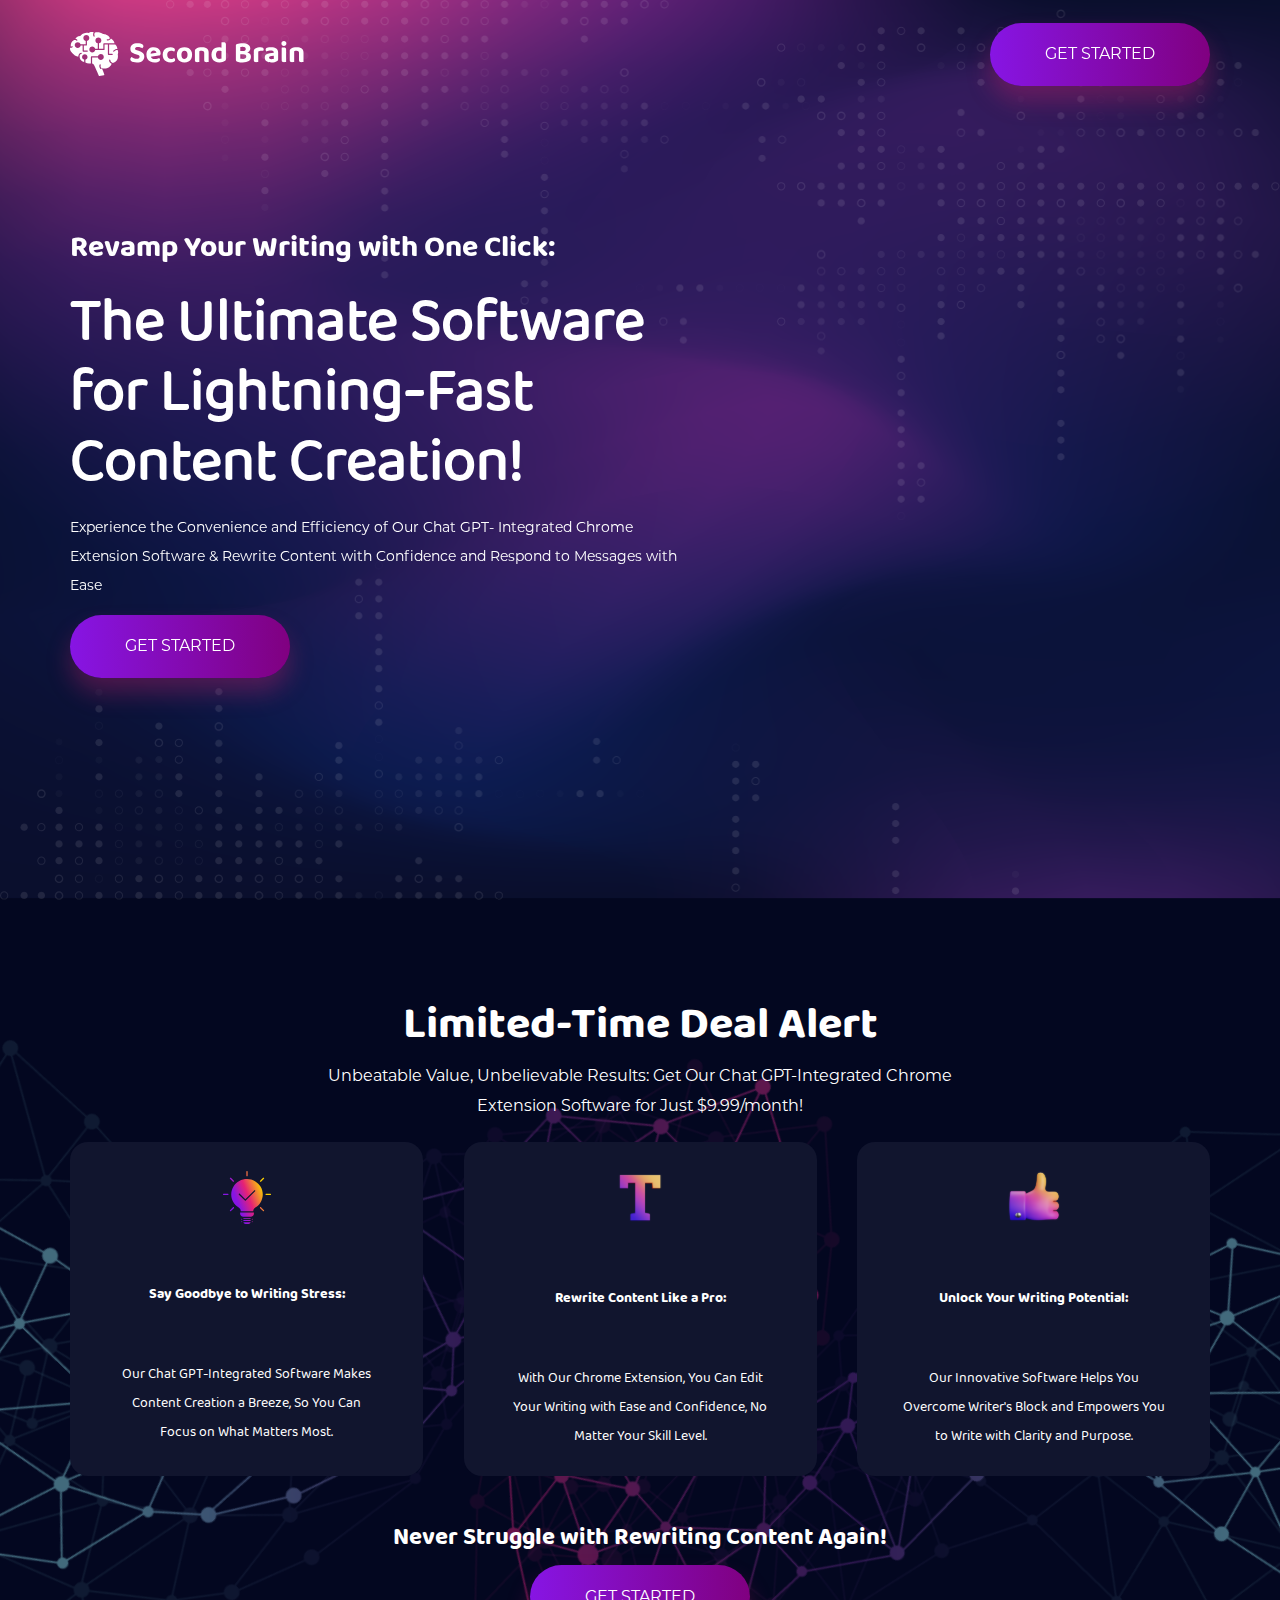
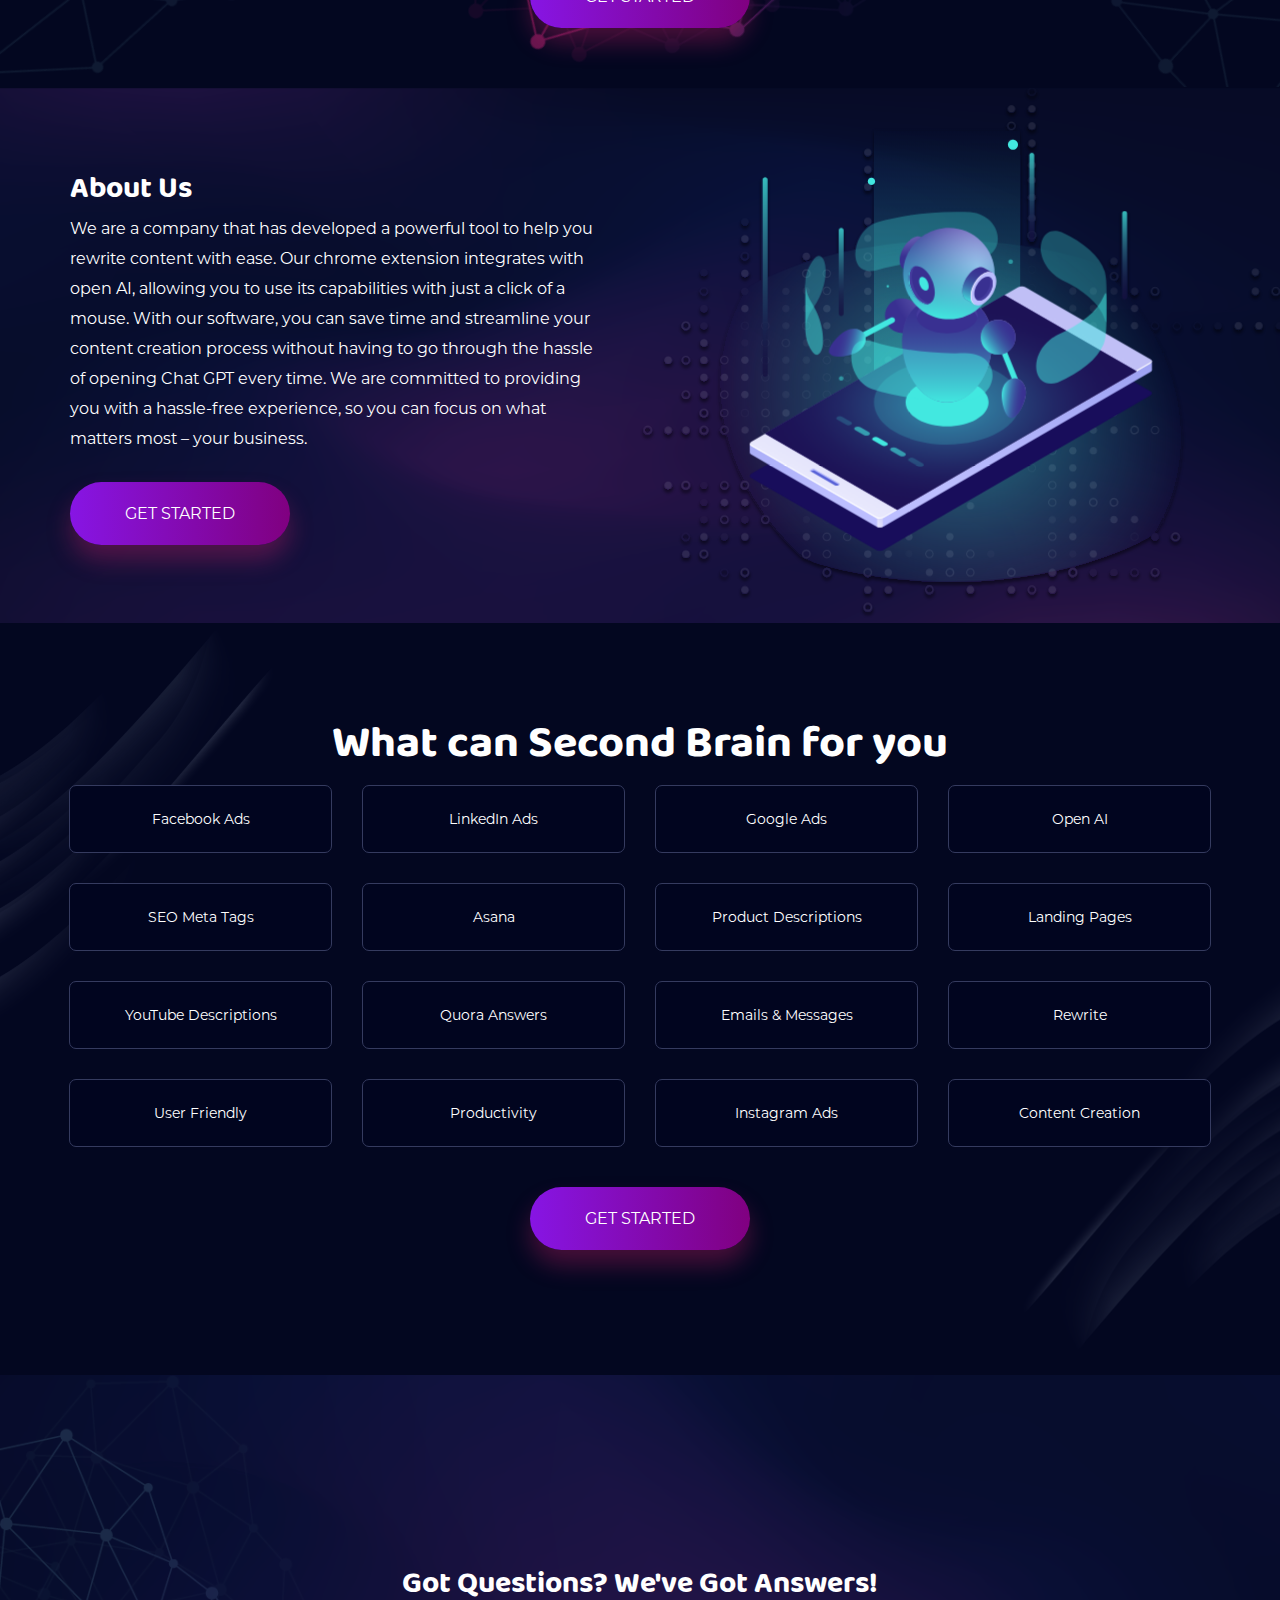
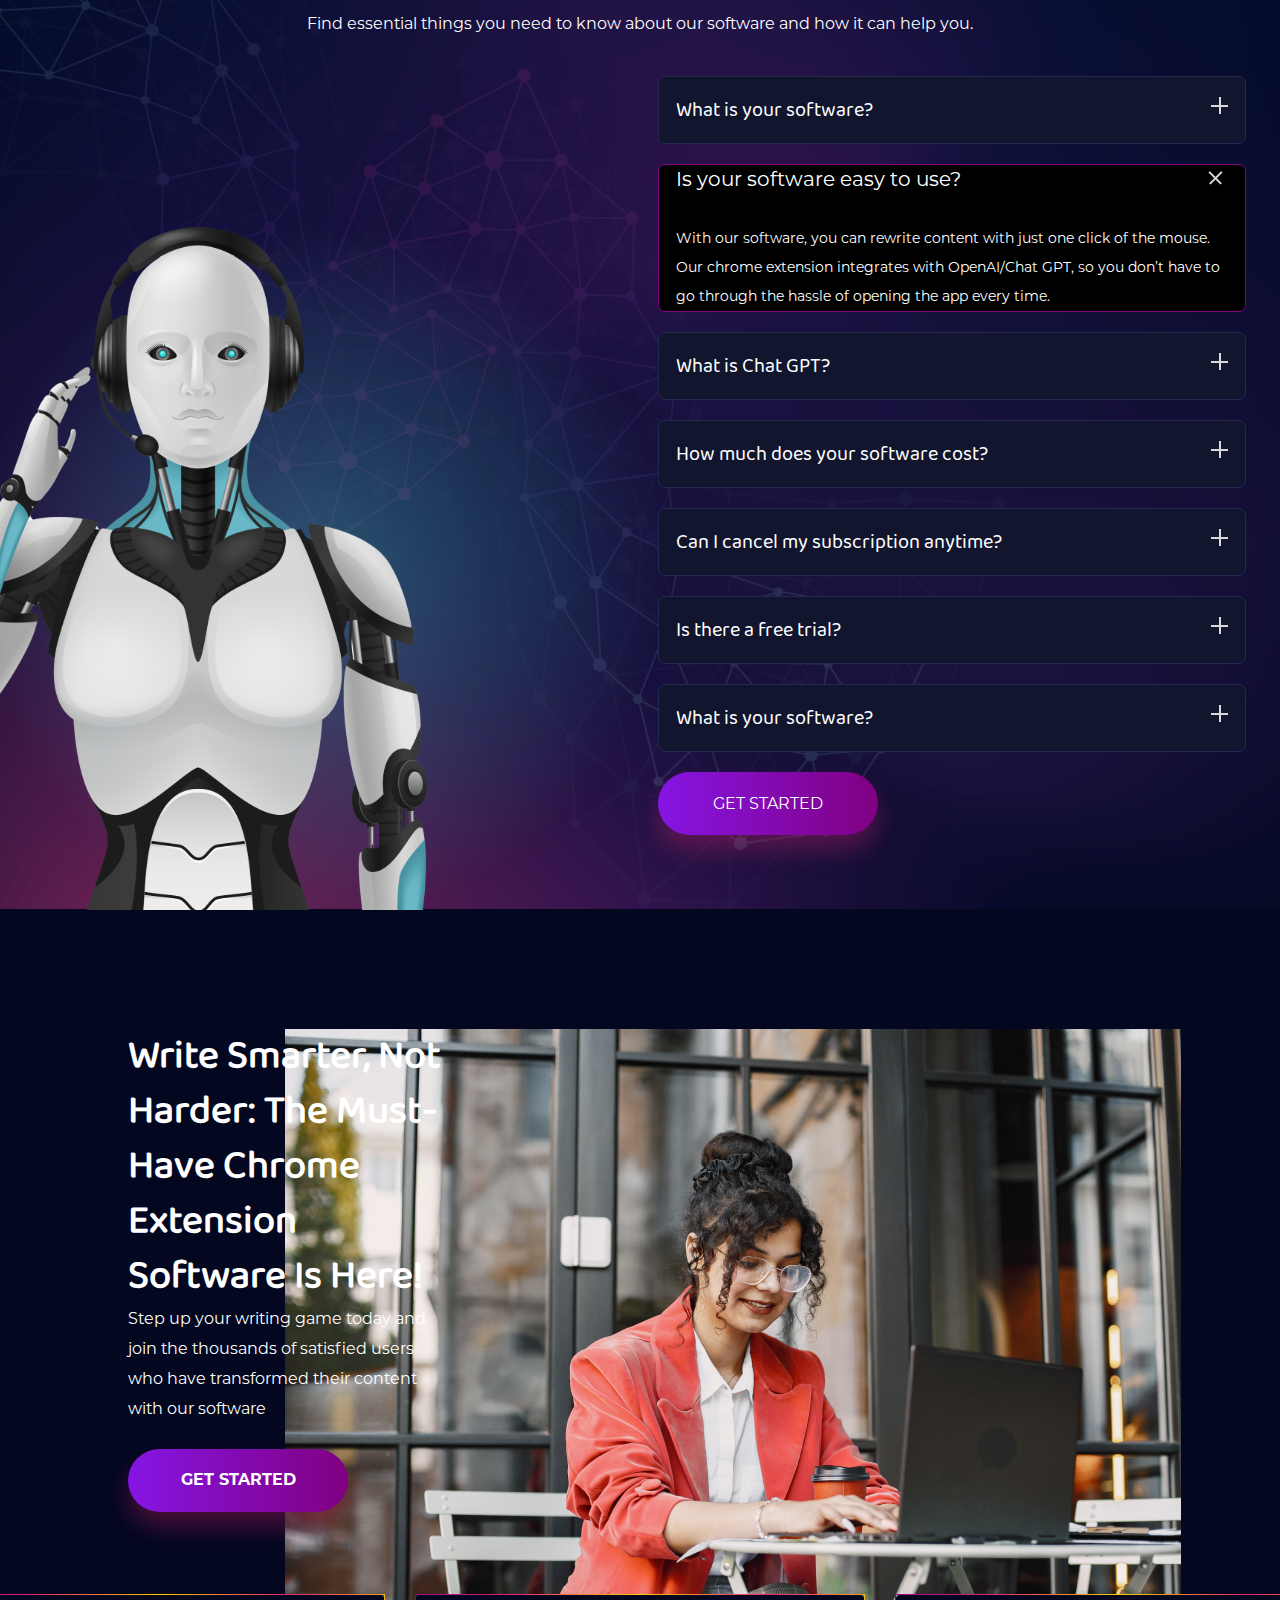
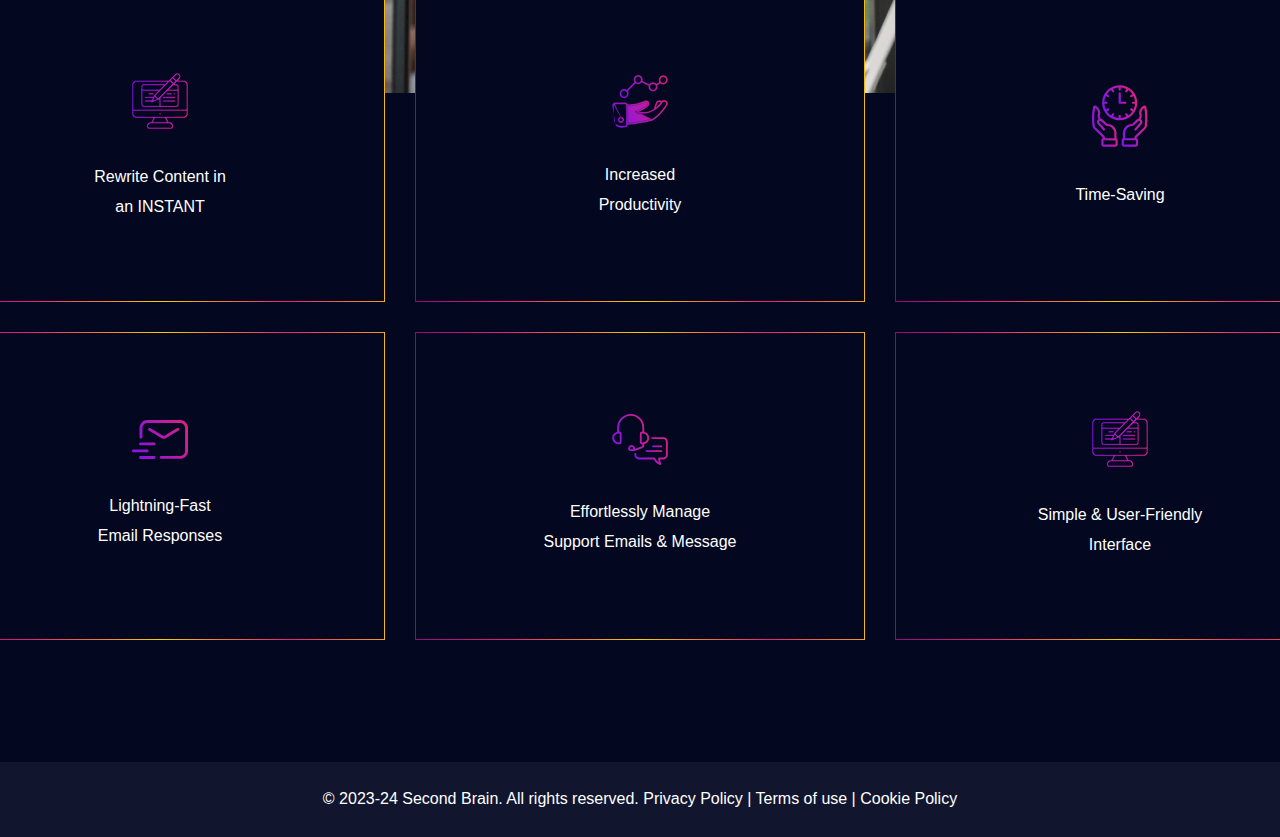
==== commit 6115a8d9: "updated button design" ====
--- a/index.html
+++ b/index.html
@@ -54,7 +54,7 @@
           width="auto"
         ></object>
         <a class="primary-button" href="#">
-          <p class="primary-button">GET STARTED</p>
+          <p>GET STARTED</p>
         </a>
       </div>
       <div class="sub-container">
@@ -77,8 +77,8 @@
                 Confidence and Respond to Messages with Ease
               </span>
             </div>
-            <div class="button">
-              <p class="primary-button">GET STARTED</p>
+            <div class="primary-button">
+              <p>GET STARTED</p>
             </div>
           </div>
           <div class="sub-main-content banner-right">
@@ -182,8 +182,8 @@
         <div class="main-content">
           <div class="sub-main-content bottom-content">
             <h3 class="title">Never Struggle with Rewriting Content Again!</h3>
-            <div class="button">
-              <p class="primary-button">GET STARTED</p>
+            <div  class="primary-button">
+              <p>GET STARTED</p>
             </div>
           </div>
         </div>
@@ -507,7 +507,7 @@
               </div>
 
               <div class="primary-button">
-                <p class="button">GET STARTED</p>
+                <p>GET STARTED</p>
               </div>
             </div>
           </div>
@@ -541,7 +541,7 @@
           their content with our software
         </p>
         <div class="primary-button">
-          <div class="button">GET STARTED</div>
+          <div>GET STARTED</div>
         </div>
       </div>
     </div>
--- a/themes/button.css
+++ b/themes/button.css
@@ -32,6 +32,9 @@
 /* Mobile View========================================== */
 @media only screen and (max-width: 599px) {
     .primary-button{
+        display: flex;
+        justify-content: center;
+        align-items: center;
         max-width: 140px;
         font-size: 10px;
         min-height: 50px;
--- a/index.css
+++ b/index.css
@@ -169,21 +169,16 @@
     margin-top: 28px;
 }
 
+
 /*About Us Mobile Design*/
 @media only screen and (max-width:599px){
     .about-us {
         display: flex;
         justify-content: center;
         align-items: center;
-        height: 900px;
+        height: auto;
         max-width: 599px;
         overflow: hidden;
-    }
-
-    .about-us .background .wall {
-        position: absolute;
-        top: 0;
-        height: 900px;
     }
 
     .about-us .left{
@@ -198,17 +193,26 @@
         width: 80%;
     }
     .about-us .title{
+        padding-top: 50px;
         font-size: var(--font-size-xl);
         line-height: var(--font-size-xxl);
     }
     .about-us .right{
         width: 100%;
+        max-width: 599px;
+        position: absolute;
+        opacity: 0.7;
     }
     .about-us .right object{
         width: 100%;
+        max-width: 599px;
         bottom: 0;
         right: 0;
         z-index: -1;
+    }
+
+    .about-us .primary-button{
+        margin-bottom: 30px;
     }
 }
 
@@ -271,12 +275,22 @@
     z-index: 2;
 }
 
+/*Table List Tablet Design*/
 @media only screen and (max-width: 1200px) {
     .table-section{
         height: auto;
         margin-top: 50px;
         max-width: 1200px;
-        overflow: hidden;
+        height: auto;
+        overflow: hidden;
+    }
+
+    .table-section .title{
+        margin-top: 90px;
+    }
+
+    .table-section .primary-button{
+        margin-bottom: 50px;
     }
 
     .table-section .table {
@@ -307,8 +321,8 @@
 /*Table List Mobile Design*/
 @media only screen and (max-width:599px) {
     .table-section {
-        width: 80%;
-        height: auto;
+        width: 100%;
+        height: 700px;
         padding: 50px 0;
         max-width: 599px;
         overflow: hidden;
@@ -319,6 +333,8 @@
         line-height: var(--font-size-xxl);
         text-wrap: wrap;
         text-align: center;
+        margin: 0;
+        padding: 0;
     }
 
     .table-section .table-background {
@@ -327,8 +343,10 @@
         display: flex;
         flex-direction: column;
         /* grid-template-rows: repeat(16, 1fr); */
-        width: 80%;
-        height: auto;
+        width: 100%;
+        height: auto;
+        max-width: 599px;
+        overflow: hidden;
     }
 
     .table-section .table {
@@ -446,15 +464,32 @@
 
 /*Tablet Design for Question Section*/
 @media only screen and (max-width:1200px) {
+    .question-section{
+        max-width: 1200;
+        overflow: hidden;
+    }
+
+    .question-section .title{
+        font-size: var(--font-size-title);
+        line-height: var(--font-size-title);
+    }
+    
+    .question-section .subtitle p{
+        font-size: var(--font-size-medium);
+        line-height: var(--font-size-medium);
+        text-wrap: wrap;
+        text-align: center;
+    }
+
     .question-section .form {
         display: flex;
         justify-content: center;
     }
 
     .question-section h5 {
-        font-size: var(--font-size-medium);
+        font-size: var(--font-size-large);
         font-weight: 200;
-        line-height: var(--font-size-medium);
+        line-height: var(--font-size-large);
         margin-left: 10px;
         margin-right: 10px;
     }
@@ -464,19 +499,21 @@
         height: auto;
         padding: 10px;
         width: 100%;
+        height: 200px;
     }
 
 
     #item-2 .item-title {
-        font-size: var(--font-size-small);
-        line-height: var(--font-size-small);
+        font-size: var(--font-size-large);
+        line-height: var(--font-size-large);
         display: flex;
         justify-content: space-between;
     }
 
     #item-2 .item-description {
         display: flex;
-        font-size: var(--font-size-xsml);
+        font-size: var(--font-size-large);
+        line-height: var(--font-size-large);
         max-width: 552px;
     }
 }
@@ -624,7 +661,7 @@
 }
 
 .bottom-banner .primary-button {
-    margin-top: 25px;
+    /* margin-top: 25px; */
 }
 /*Bottom Banner Mobile Desing*/
 .bottom-banner {
@@ -676,6 +713,45 @@
     margin-top: 25px;
 }
 
+/*Tablet Design for Bottom Banner*/
+@media only screen and (max-width:1200px) {
+    .bottom-banner {
+        position: relative;
+        height: auto;
+        max-width: 1200px;
+        overflow: hidden;
+    }
+
+    .bottom-banner .side-box {
+        width: 80%;
+        position: relative;
+    }
+
+    /*Bottom Banner Mobile Desing*/
+    .bottom-banner .bottom-wall {
+        width: 100%;
+        position: absolute;
+        right: 0;
+        opacity: 0.7;
+    }
+
+    .bottom-banner .bottom-banner-title {
+        font-size: var(--font-size-xl);
+        line-height: var(--font-size-xl);
+        padding: 20px 0;
+        max-width: 350px;
+    }
+
+    .bottom-banner .bottom-banner-description {
+        max-width: 350px;
+        font-size: var(--font-size-xsml);
+        line-height: var(--font-size-xsml);
+    }
+
+    .bottom-banner .primary-button{
+        margin:50px 0;
+    }
+}
 
 /*Mobile Design for Bottom Banner*/
 @media only screen and (max-width:599px) {
@@ -693,7 +769,10 @@
 
     /*Bottom Banner Mobile Desing*/
     .bottom-banner .bottom-wall {
-        position: relative;
+        position: absolute;
+        width: 100%;
+        width: 599px;
+        height: auto;
         right: 0;
     }
 
@@ -748,12 +827,13 @@
 /*Tablet Design for Bottom Card*/
 @media only screen and (max-width:1200px) {
     .bottom-card{
+        width: 100%;
         max-width: 1200px;
         overflow: hidden;
     }
 
     .bottom-card .card-container {
-        margin-top: -99px;
+        margin-top: 50px;
         display: grid;
         grid-template-columns: repeat(2, 1fr);
         grid-template-rows: repeat(3, 1fr);
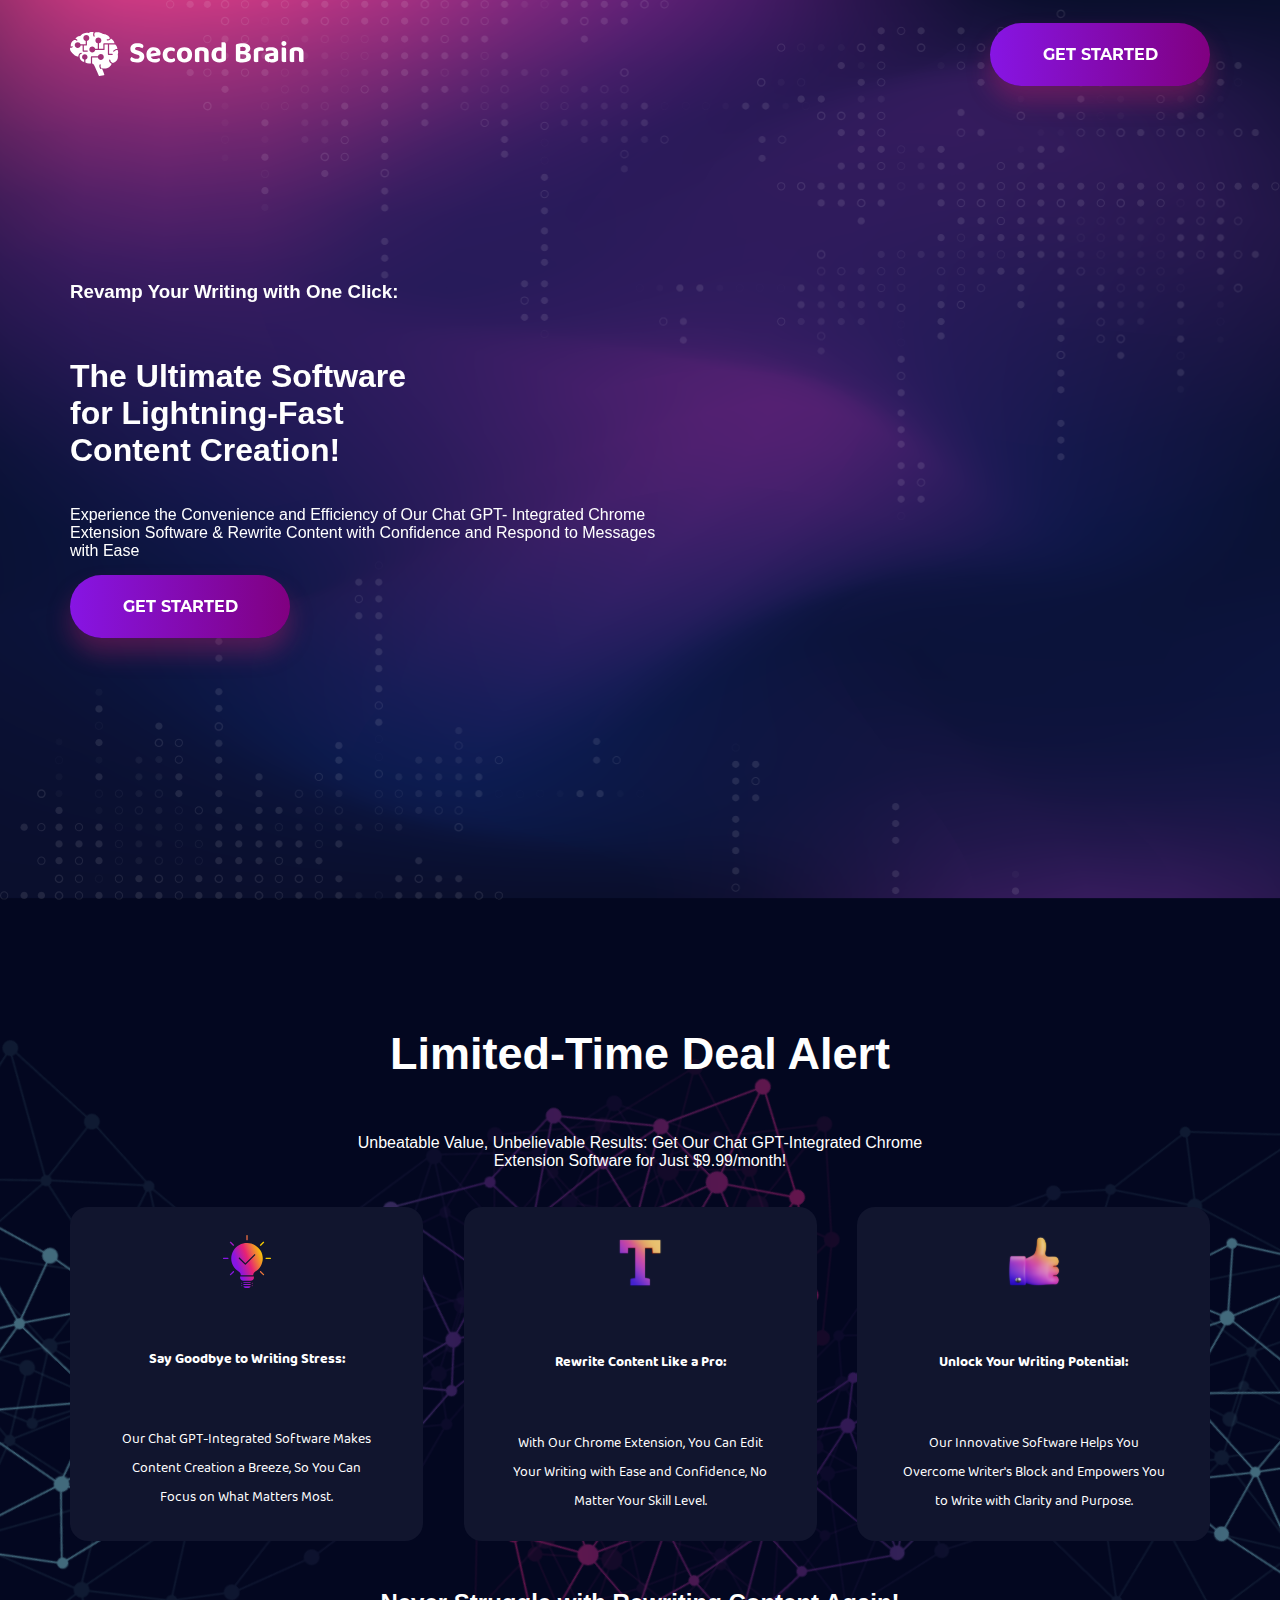
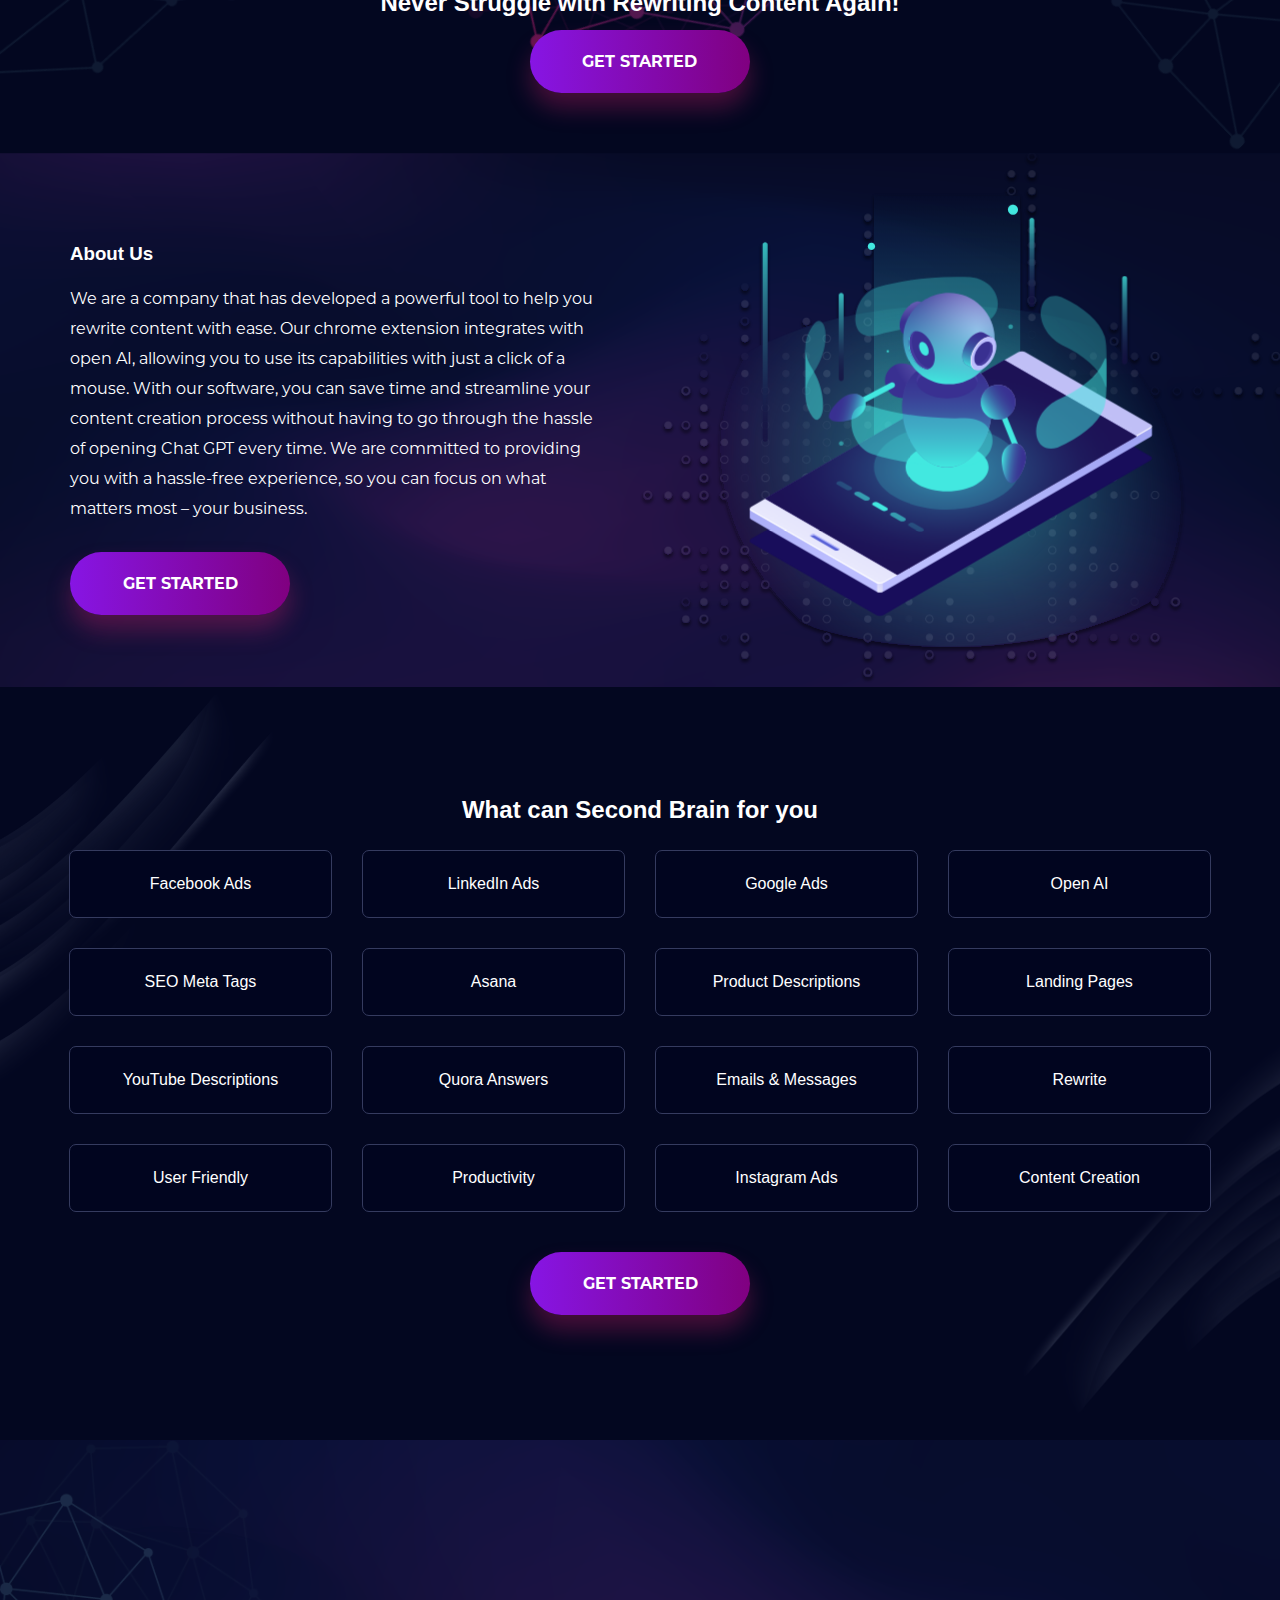
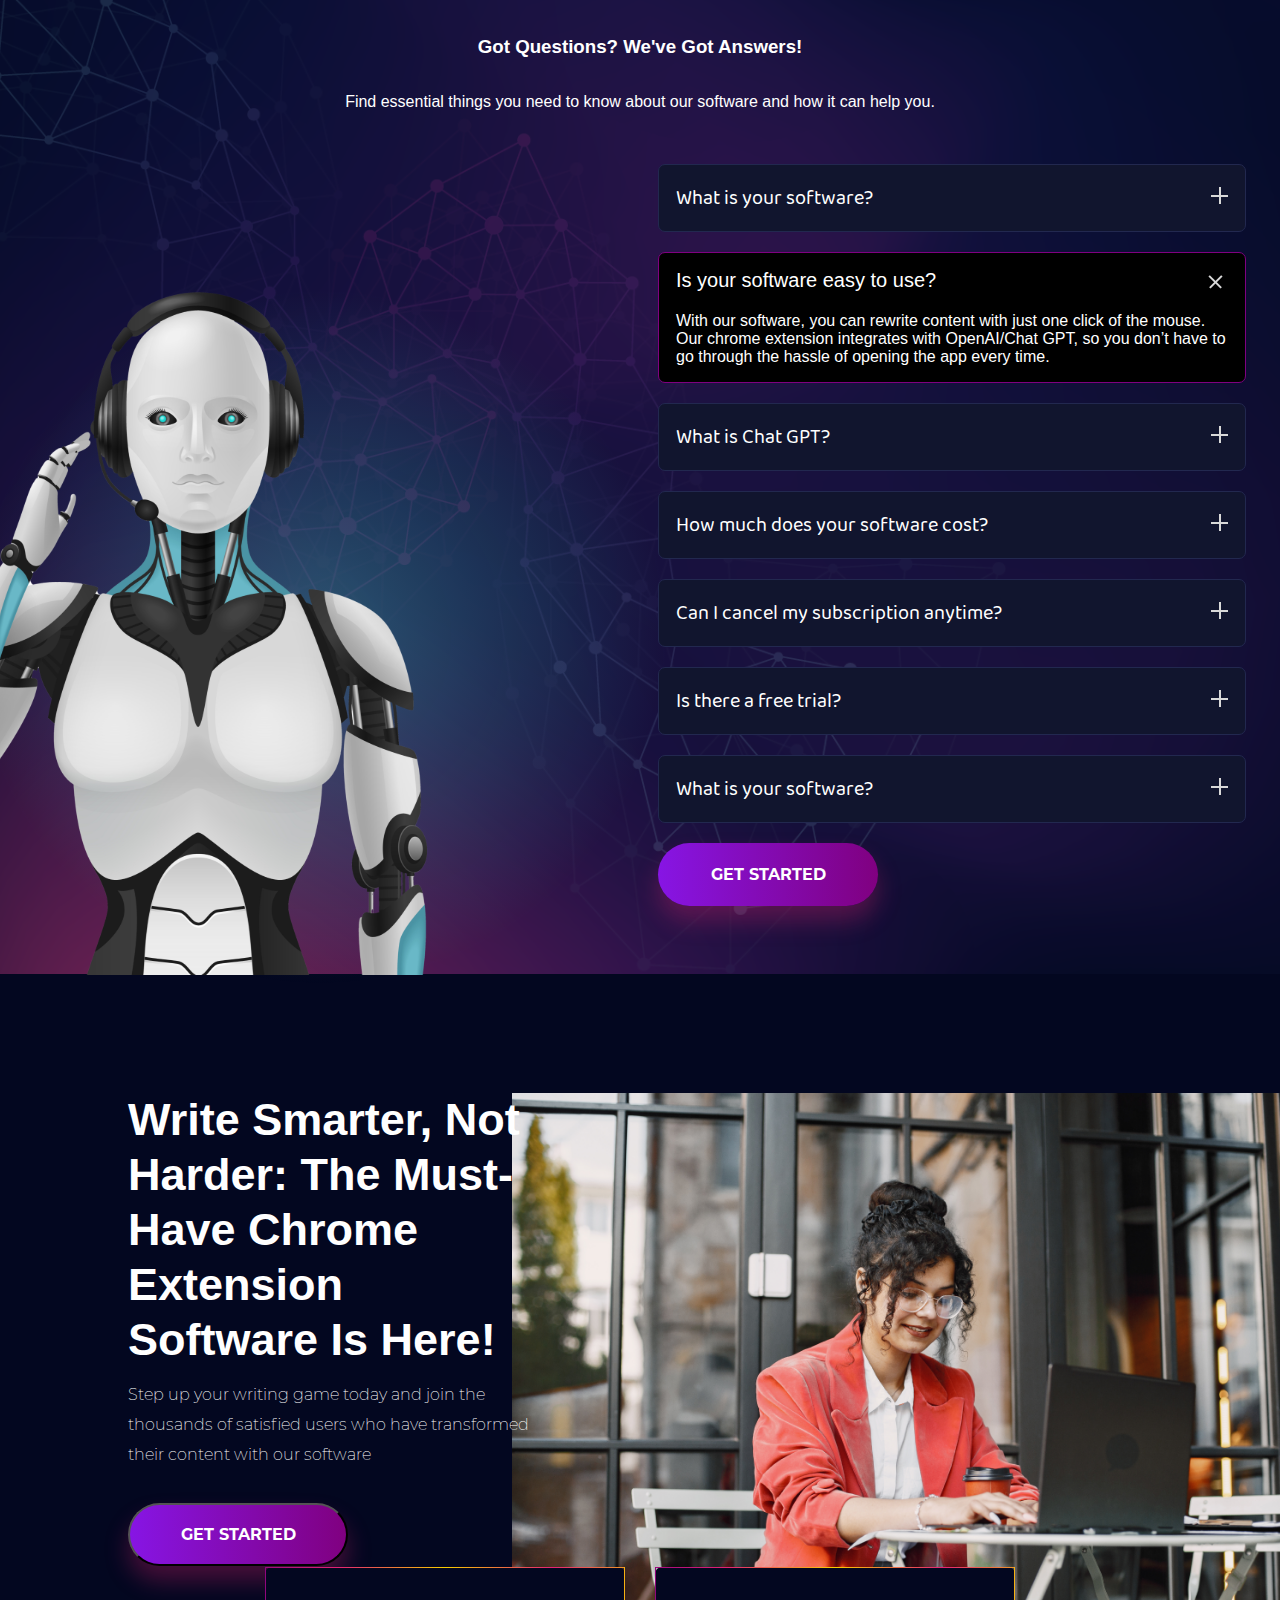
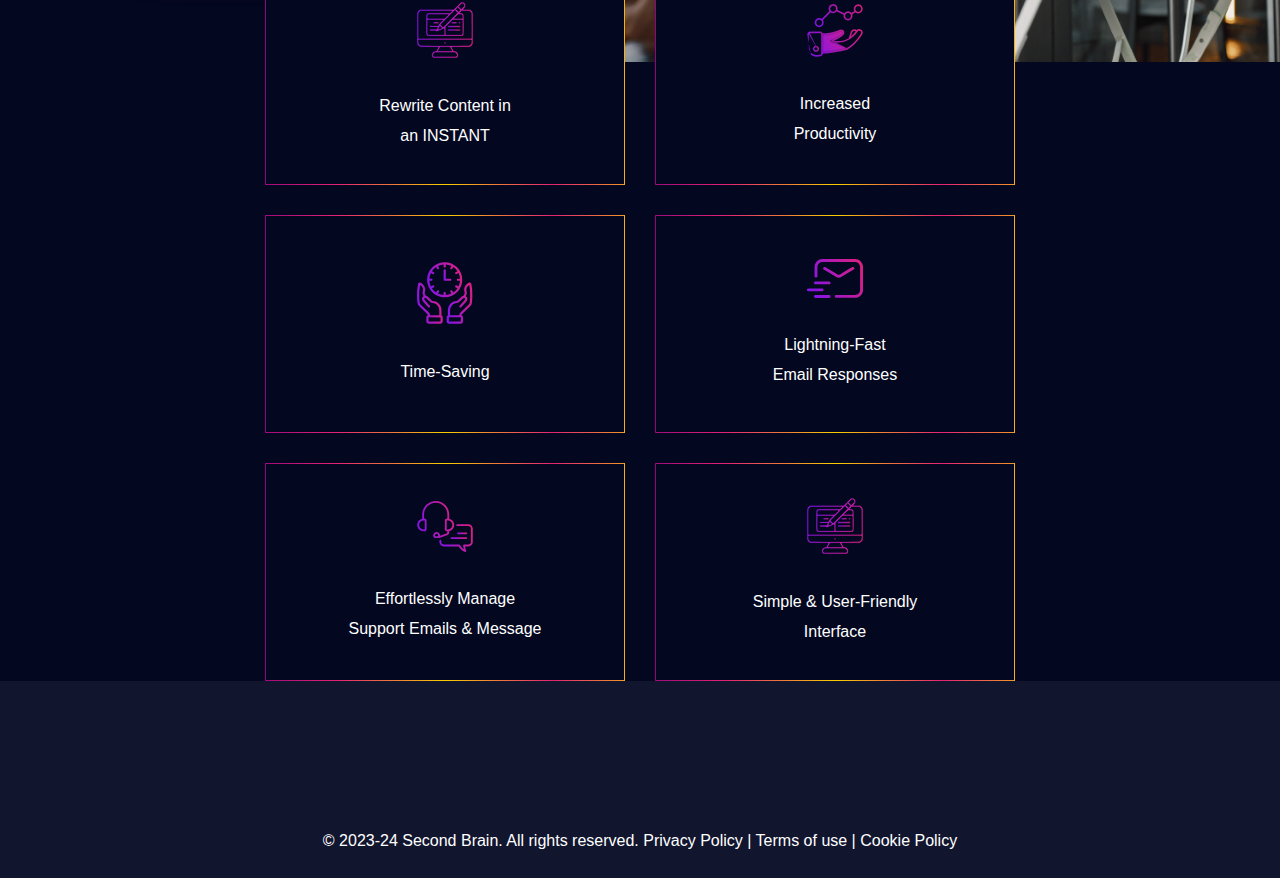
==== commit 02f8eb36: "updated bottom banner and bottom card" ====
--- a/index.html
+++ b/index.html
@@ -1,7 +1,11 @@
 <!DOCTYPE html>
 <html lang="en">
   <head>
-    <link rel="icon" type="image/x-icon" href="/assets/svg/home-page/favicon.png">
+    <link
+      rel="icon"
+      type="image/x-icon"
+      href="/assets/svg/home-page/favicon.png"
+    />
     <title>Second Brain</title>
     <meta charset="UTF-8" />
     <meta name="viewport" content="width=device-width, initial-scale=1" />
@@ -132,8 +136,8 @@
             </div>
             <div class="card-description">
               <span class="card-description">
-                Our Chat GPT-Integrated Software Makes <br>
-                Content Creation a Breeze, So You Can <br>
+                Our Chat GPT-Integrated Software Makes <br />
+                Content Creation a Breeze, So You Can <br />
                 Focus on What Matters Most.
               </span>
             </div>
@@ -182,7 +186,7 @@
         <div class="main-content">
           <div class="sub-main-content bottom-content">
             <h3 class="title">Never Struggle with Rewriting Content Again!</h3>
-            <div  class="primary-button">
+            <div class="primary-button">
               <p>GET STARTED</p>
             </div>
           </div>
@@ -518,31 +522,30 @@
 
     <!--Bottom Banner Start-->
     <div class="container bottom-banner">
-      <div class="bottom-wall">
-        <object
-          class="wall"
-          id="bottom-banner-img"
-          data="./assets/svg/home-page/bottom-banner/indian-woman-working.png"
-          type="image/svg+xml"
-          height="664px"
-          width="995px"
-        ></object>
-      </div>
-      <div class="sub-container side-box">
-        <h5 class="bottom-banner-title">
-          Write Smarter, Not <br />
-          Harder: The Must- <br />
-          Have Chrome Extension <br />
-          Software Is Here!
-        </h5>
-        <p class="bottom-banner-description">
-          Step up your writing game today and join the 
-          thousands of satisfied users who have transformed
-          their content with our software
-        </p>
-        <div class="primary-button">
-          <div>GET STARTED</div>
-        </div>
+      <div class="left">
+        <div class="text-container">
+          <h5 class="title">
+            Write Smarter, Not <br />
+            Harder: The Must- <br />
+            Have Chrome <br> 
+            Extension <br />
+            Software Is Here!
+          </h5>
+          <p class="description">
+            Step up your writing game today and join the <br>
+            thousands of satisfied users who have transformed <br> 
+            their content with our software
+          </p>
+          <button class="primary-button">
+            <span>GET STARTED</span>
+          </button>
+        </div>
+      </div>
+
+      <div></div>
+
+      <div class="right">
+        <img src="./assets/svg/home-page/bottom-banner/indian-woman-working.png" alt="indian-woman-working">
       </div>
     </div>
     <!--Bottom Banner End-->
@@ -577,7 +580,8 @@
             ></object>
           </div>
           <div class="card-title">
-            Increased <br> Productivity
+            Increased <br />
+            Productivity
           </div>
         </div>
 
@@ -591,9 +595,7 @@
               height="auto"
             ></object>
           </div>
-          <div class="card-title">
-            Time-Saving
-          </div>
+          <div class="card-title">Time-Saving</div>
         </div>
 
         <div class="card">
@@ -607,7 +609,8 @@
             ></object>
           </div>
           <div class="card-title">
-            Lightning-Fast <br> Email Responses
+            Lightning-Fast <br />
+            Email Responses
           </div>
         </div>
 
@@ -622,7 +625,8 @@
             ></object>
           </div>
           <div class="card-title">
-            Effortlessly Manage <br> Support Emails & Message
+            Effortlessly Manage <br />
+            Support Emails & Message
           </div>
         </div>
 
@@ -637,16 +641,20 @@
             ></object>
           </div>
           <div class="card-title">
-            Simple & User-Friendly <br> Interface
-          </div>
-        </div>
-      </div>
-    </div><!--Bottom Card Container End-->
+            Simple & User-Friendly <br />
+            Interface
+          </div>
+        </div>
+      </div>
+    </div>
+    <!--Bottom Card Container End-->
 
     <!--Copyright Section Start-->
     <div class="copyright">
-      <span>© 2023-24 Second Brain. All rights reserved. Privacy Policy   |   Terms of use   |   Cookie Policy</span>
-    </div>
-    
+      <span
+        >© 2023-24 Second Brain. All rights reserved. Privacy Policy | Terms of
+        use | Cookie Policy</span
+      >
+    </div>
   </body>
 </html>
--- a/themes/variables.css
+++ b/themes/variables.css
@@ -68,5 +68,10 @@
   --font-size-small: 16px;
   --font-size-xsml: 12px;
   --font-size-tertiary: 14px;
+
+
+  --font-weight-bold: 700;
+  --font-weight-light: 500;
+  
   
 }
--- a/themes/button.css
+++ b/themes/button.css
@@ -1,6 +1,7 @@
 @import 'variables.css';
 
 .primary-button {
+    cursor: pointer;
     display: flex;
     justify-content: center;
     align-items: center;
@@ -14,19 +15,11 @@
     border-radius: 77px;
     background-image: var(--color-button-gradient);
     font-family: var(--Montserrat-Bold);
+    box-shadow: none;
     box-shadow: 0 15px 24px rgba(230, 34, 116, 0.3);
 }
 
-/* Tablet View */
-@media only screen and (max-width: 1200px) {
-    .primary-button {
-        max-width: 110px;
-        font-size: 10px;
-        min-height: 40px;
-        box-shadow: 0 8px 12px rgba(230, 34, 116, 0.3);
-        height: auto;
-    }
-}
+    
 
 
 /* Mobile View========================================== */
@@ -38,8 +31,8 @@
         max-width: 140px;
         font-size: 10px;
         min-height: 50px;
-        box-shadow: 0 8px 12px rgba(230, 34, 116, 0.3);
         height: auto;
         border-radius: 25px;
+        box-shadow: 0 8px 12px rgba(230, 34, 116, 0.3);
     }
 }--- a/style.css
+++ b/style.css
@@ -9,68 +9,8 @@
     flex-direction: column;
     justify-content: center;
     align-items: center;
-    background: var(--color-blue-background);
-}
-
-h1 {
-    margin: 0;
-    padding: 0;
-    font-family: var(--Baloo2-Regular);
-    font-weight: 700;
-    font-size: 60px;
-    line-height: 70px;
-    text-wrap: nowrap;
-}
-
-h2 {
-    margin: 0;
-    padding: 0;
-    font-family: var(--Baloo2-Bold);
-    font-weight: 700;
-    font-size: 45px;
-    line-height: 70px;
-    text-wrap: nowrap;
-}
-
-h3 {
-    margin: 0;
-    padding: 0;
-    font-weight: 700;
-    font-size: 30px;
-    line-height: 50px;
-    font-family: var(--Baloo2-Bold);
-    text-wrap: nowrap;
-}
-
-h4 {
-    margin: 0;
-    padding: 0;
-    font-weight: 600;
-    font-size: 24px;
-    line-height: 30px;
-    font-family: var(--Baloo2-Regular);
-}
-
-h5 {
-    font-family: var(--Baloo2-Regular);
-}
-
-p {
-    margin: 0;
-    padding: 0;
-    font-family: var(--Montserrat-Regular);
-    font-weight: 500;
-    font-size: 16px;
-    line-height: 30px;
-}
-
-span {
-    margin: 0;
-    padding: 0;
-    font-family: var(--Montserrat-Regular);
-    font-weight: 500;
-    font-size: 14px;
-    line-height: 29px;
+    /* background: var(--color-blue-background); */
+    background: var(--color-blue-deep);
 }
 
 .container {
--- a/index.css
+++ b/index.css
@@ -202,6 +202,7 @@
         max-width: 599px;
         position: absolute;
         opacity: 0.7;
+        z-index: -1;
     }
     .about-us .right object{
         width: 100%;
@@ -526,7 +527,7 @@
         align-items: top;
         width: 100%;
         z-index: -3;
-        height: 1154px;
+        height: auto;
         max-width: 599px;
         overflow: hidden;
     }
@@ -535,7 +536,7 @@
         position: absolute;
         display: flex;
         width: 100%;
-        height: 2000;
+        height: auto;
         justify-content: center;
         align-items: center;
     }
@@ -543,23 +544,26 @@
 
     .question-background .left-effect{
         position: absolute;
-        justify-content: left;
-        align-items: left;
-        left: 0;
-        top: 0;
-        width: 300px;
-        height: auto;
-        opacity: 0.3;
+        justify-content: right;
+        align-items: right;
+        right: 0;
+        left: auto;
+        bottom: 0;
+        width: 200px;
+        height: auto;
+        opacity: 1;
+        z-index: 1;
     }
 
     .question-section .heading {
-        margin-top: 0px;
+        width: 80%;
+        margin-top: 100px;
         padding: 10px;
     }
 
     .question-section .title{
-        font-size: var(--font-size-xxl);
-        line-height: var(--font-size-xxl);
+        font-size: var(--font-size-xl);
+        line-height: var(--font-size-xl);
         text-wrap: wrap;
         text-align: center;
         margin: 0;
@@ -567,33 +571,34 @@
 
     .question-section .subtitle p{
         text-align: center;
-        font-size: var(--font-size-medium);
-        line-height: var(--font-size-large);
+        font-size: var(--font-size-small);
+        line-height: var(--font-size-small);
         margin-top: 20px;
     }
 
     .question-section .form {
         display: flex;
         justify-content: center;
-        padding: 10px;
     }
 
     .question-section .items {
+        width: 80%;
         display: flex;
         flex-direction: column;
         gap: 10px;
     }
 
     .question-section .item {
+        max-height: 50px;
         height: auto;
         width: 100%;
         padding: 0 0px;
     }
 
     .question-section h5 {
-        font-size: var(--font-size-medium);
+        font-size: var(--font-size-small);
         font-weight: 200;
-        line-height: var(--font-size-medium);
+        line-height: var(--font-size-small);
         margin-left: 10px;
         margin-right: 10px;
     }
@@ -618,6 +623,10 @@
         font-size: var(--font-size-xsml);
         max-width: 552px;
     }
+
+    .question-section .primary-button{
+        margin-bottom: 50px;
+    }
 }
 /*Question Section END*/
 
@@ -625,168 +634,110 @@
 
 /*Footer Banner Start ====================================================================*/
 .bottom-banner {
-    position: relative;
-    height: 664px;
-    margin-top: 102px;
-    display: flex;
-    justify-content: left;
-    align-items: center;
-}
-
-.bottom-banner .side-box {
+    display: flex;
+    justify-content: center;
+    align-items: center;
+    width: 100%;
+    display: grid;
+    grid-template-columns: 2fr 3fr;
+    padding-top: 102px;
+}
+
+
+.bottom-banner .left {
+    position: absolute;
+    top: 102;
+    
+    display: flex;
+    flex-direction: column;
+    justify-content: center;
+    align-items: center;
+
+    width: 100%;
+    margin: 0 auto;
+}
+
+.bottom-banner .text-container{
     width: 80%;
-    position: relative;
-    line-height: var(--font-size-medium);
-    text-align: left;
-    left: 0;
-}
-
-.bottom-banner .bottom-banner-title {
+    display: flex;
+    flex-direction: column;
+}
+
+.bottom-banner .title{
+    margin: 0;
+
     color: var(--color-white);
-    font-family: var(--font-primary-en);
+    font-family: var(--Baloo-2);
+    font-size: var(--font-size-title);
+    line-height: var(--font-size-title);
+    font-weight: var(--font-weight-bold);
+    line-height: 55px;
+}
+
+.bottom-banner .description{
+    margin: 0;
+    margin-top: 13px;
+    color: var(--color-white);
+    font-family: var(--Montserrat-ExtraLight);
     font-size: var(--font-size-small);
-    line-height: var(--font-size-small);
-    max-width: 320px;
-    /* 122.222% */
-}
-
-.bottom-banner .side-box .bottom-banner-description {
-    color: #FFF;
-    max-width: 320px;
-    /* P Tag 16 */
-    font-family: var(--font-secondary-en);
-    font-size: var(--font-size-small);
-    line-height: var(--font-size-small);
-    /* 187.5% */
-}
-
-.bottom-banner .primary-button {
-    /* margin-top: 25px; */
-}
-/*Bottom Banner Mobile Desing*/
-.bottom-banner {
-    position: relative;
-    height: 664px;
-    margin-top: 102px;
-    display: flex;
-    justify-content: left;
-    align-items: center;
-}
-
-.bottom-banner .side-box {
-    position: relative;
-    line-height: var(--font-size-medium);
-    text-align: left;
-    left: 0;
-}
-
-.bottom-banner .bottom-wall {
-    position: absolute;
-    right: 0;
-}
-
-.bottom-banner .bottom-banner-title {
-    color: var(--color-white);
-    font-family: var(--font-primary-en);
-    font-size: 40px;
-    font-style: normal;
-    font-weight: 700;
-    line-height: 55px;
+    line-height: var(--font-size-xl);
+    font-weight: var(--font-weight-light);
+}
+
+.bottom-banner .right{
+    width: 100%;
+    height: auto;
+    max-width: 995px;
+    max-height: 664px;
+    flex-shrink: 0;
+    padding: 0;
     margin: 0;
-
-    /* 122.222% */
-}
-
-.bottom-banner .side-box .bottom-banner-description {
-    color: #FFF;
-    /* P Tag 16 */
-    font-family: var(--font-secondary-en);
-    font-size: var(--font-size-small);
-    ;
-    font-style: normal;
-    font-weight: 500;
-    line-height: 30px;
-    /* 187.5% */
-}
-
-.bottom-banner .primary-button {
-    margin-top: 25px;
-}
-
-/*Tablet Design for Bottom Banner*/
-@media only screen and (max-width:1200px) {
-    .bottom-banner {
-        position: relative;
-        height: auto;
-        max-width: 1200px;
-        overflow: hidden;
-    }
-
-    .bottom-banner .side-box {
-        width: 80%;
-        position: relative;
-    }
-
-    /*Bottom Banner Mobile Desing*/
-    .bottom-banner .bottom-wall {
-        width: 100%;
-        position: absolute;
-        right: 0;
-        opacity: 0.7;
-    }
-
-    .bottom-banner .bottom-banner-title {
-        font-size: var(--font-size-xl);
-        line-height: var(--font-size-xl);
-        padding: 20px 0;
-        max-width: 350px;
-    }
-
-    .bottom-banner .bottom-banner-description {
-        max-width: 350px;
-        font-size: var(--font-size-xsml);
-        line-height: var(--font-size-xsml);
-    }
-
-    .bottom-banner .primary-button{
-        margin:50px 0;
-    }
+}
+
+.bottom-banner .right img{
+    width: 100%;
+    height: auto;
+    object-fit: cover;
+}
+
+.bottom-banner .primary-button{
+    margin-top: 33px;
 }
 
 /*Mobile Design for Bottom Banner*/
 @media only screen and (max-width:599px) {
     .bottom-banner {
+        display: flex;
+        justify-content: center;
+        align-items: center;
+        width: 100%;
+        display: grid;
+        grid-template-columns: 1fr;
+        padding-top: 51px;
+    }
+
+    .bottom-banner .left {
         position: relative;
-        height: auto;
-        max-width: 599px;
-        overflow: hidden;
-    }
-
-    .bottom-banner .side-box {
-        width: 80%;
-        position: relative;
-    }
-
-    /*Bottom Banner Mobile Desing*/
-    .bottom-banner .bottom-wall {
-        position: absolute;
-        width: 100%;
-        width: 599px;
-        height: auto;
-        right: 0;
-    }
-
-    .bottom-banner .bottom-banner-title{
+    }
+
+    .bottom-banner .title {
         font-size: var(--font-size-xl);
         line-height: var(--font-size-xl);
-        padding: 20px 0;
-        max-width: 350px;
-    }
-
-    .bottom-banner .bottom-banner-description{
-        max-width: 350px;
+        font-weight: var(--font-weight-bold);
+    }
+
+    .bottom-banner .description {
+        margin: 0;
+        margin-top: 13px;
+        color: var(--color-white);
+        font-family: var(--Montserrat-ExtraLight);
         font-size: var(--font-size-xsml);
-        line-height: var(--font-size-xsml);
+        line-height: var(--font-size-small);
+        font-weight: var(--font-weight-light);
+    }
+
+    .bottom-banner .primary-button {
+        margin-top: 23px;
     }
 }
 /*Bottom Banner End*/
@@ -794,19 +745,28 @@
 
 
 /*Bottom Card Start ===============================================================*/
+.bottom-card{
+    display: flex;
+    justify-content: center;
+    align-items: center;
+}
 .bottom-card .card-container {
     margin-top: -99px;
-    display: grid;
-    grid-template-columns: repeat(3, 1fr);
-    grid-template-rows: repeat(2, 1fr);
+    width: 80%;
+    display: flex;
+    flex-wrap: wrap;
+    justify-content: center;
+    align-items: center;
     gap: 30px;
 }
 
 .bottom-card .card {
-    width: 100%;
     width: 358px;
+    margin: 0;
+    padding: 0;
     height: 216px;
     border-radius: 7px;
+
     border: 1px solid var(--color-pink-purple);
     background: var(--color-blue-background);
     border-image: linear-gradient(to right, var(--color-border-primary), var(--color-pink), var(--color-yellow)) 30;
@@ -818,65 +778,26 @@
     font: var(--Montserrat-ExtraLight);
     color: var(--color-white);
     font-size: var(--font-size-small);
-    ;
+
     font-style: normal;
     font-weight: 200;
     line-height: 30px;
 }
 
-/*Tablet Design for Bottom Card*/
-@media only screen and (max-width:1200px) {
-    .bottom-card{
-        width: 100%;
-        max-width: 1200px;
-        overflow: hidden;
-    }
+
+@media only screen and (max-width:599px) {
 
     .bottom-card .card-container {
-        margin-top: 50px;
-        display: grid;
-        grid-template-columns: repeat(2, 1fr);
-        grid-template-rows: repeat(3, 1fr);
-        gap: 30px;
+        margin-top: -45px;
     }
 
     .bottom-card .card {
-        width: 200px;
+        width: 100%;
+        max-width: 100%;
+        margin: 0;
+        padding: 0;
         height: 216px;
         border-radius: 7px;
-        border: 1px solid var(--color-pink-purple);
-        background: var(--color-blue-background);
-        border-image: linear-gradient(to right, var(--color-border-primary), var(--color-pink), var(--color-yellow)) 30;
-        border-width: 1px;
-        border-style: solid;
-    }
-}
-
-@media only screen and (max-width:599px) {
-    .bottom-card{
-        max-width: 599px;
-        overflow: hidden;
-    }
-
-    .bottom-card .card-container {
-        margin-top: 20px;
-        width: 80%;
-        display: grid;
-        grid-template-columns: repeat(1, 1fr);
-        grid-template-rows: repeat(6, 1fr);
-        gap: 30px;
-    }
-
-    .bottom-card .card {
-        width: 100%;
-        max-width: 260px;
-        max-height: 146px;
-        border-radius: 7px;
-        border: 1px solid var(--color-pink-purple);
-        background: var(--color-blue-background);
-        border-image: linear-gradient(to right, var(--color-border-primary), var(--color-pink), var(--color-yellow)) 30;
-        border-width: 1px;
-        border-style: solid;
     }
 }
 /*Bottom Card End*/
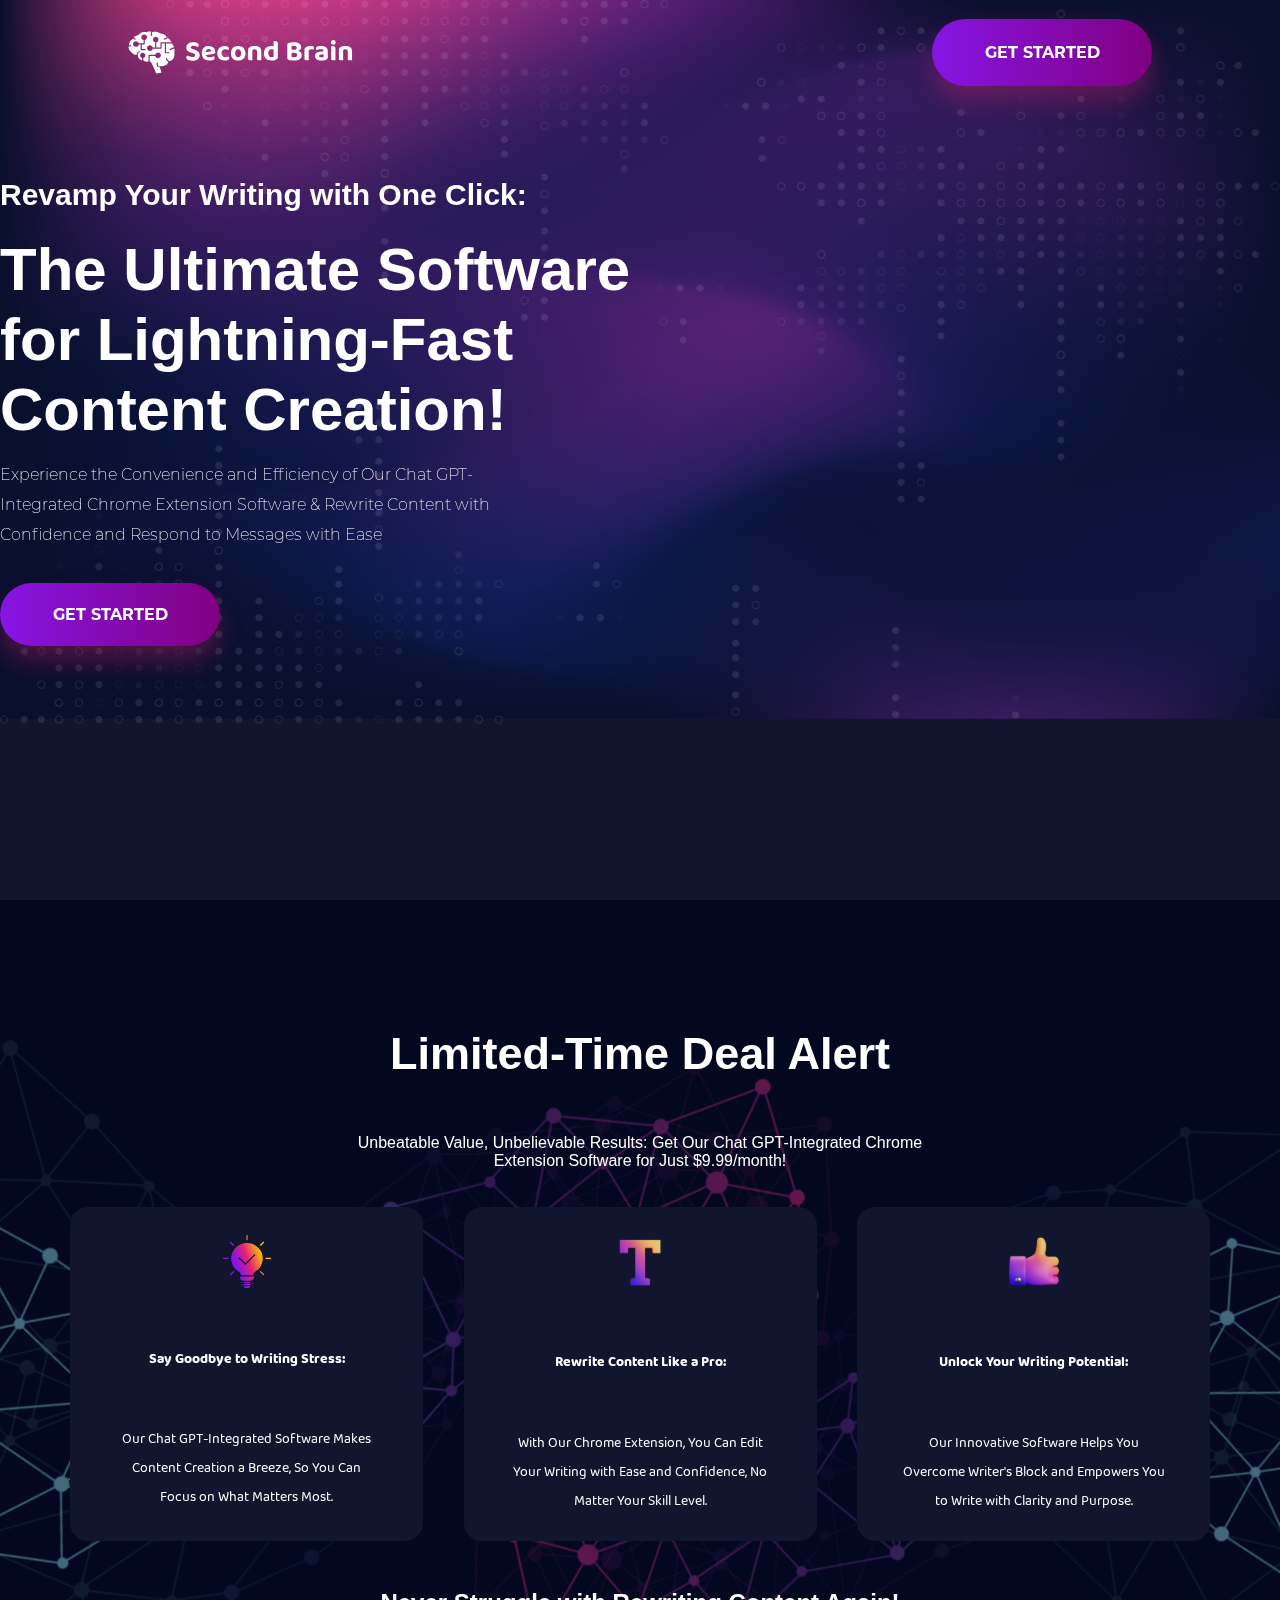
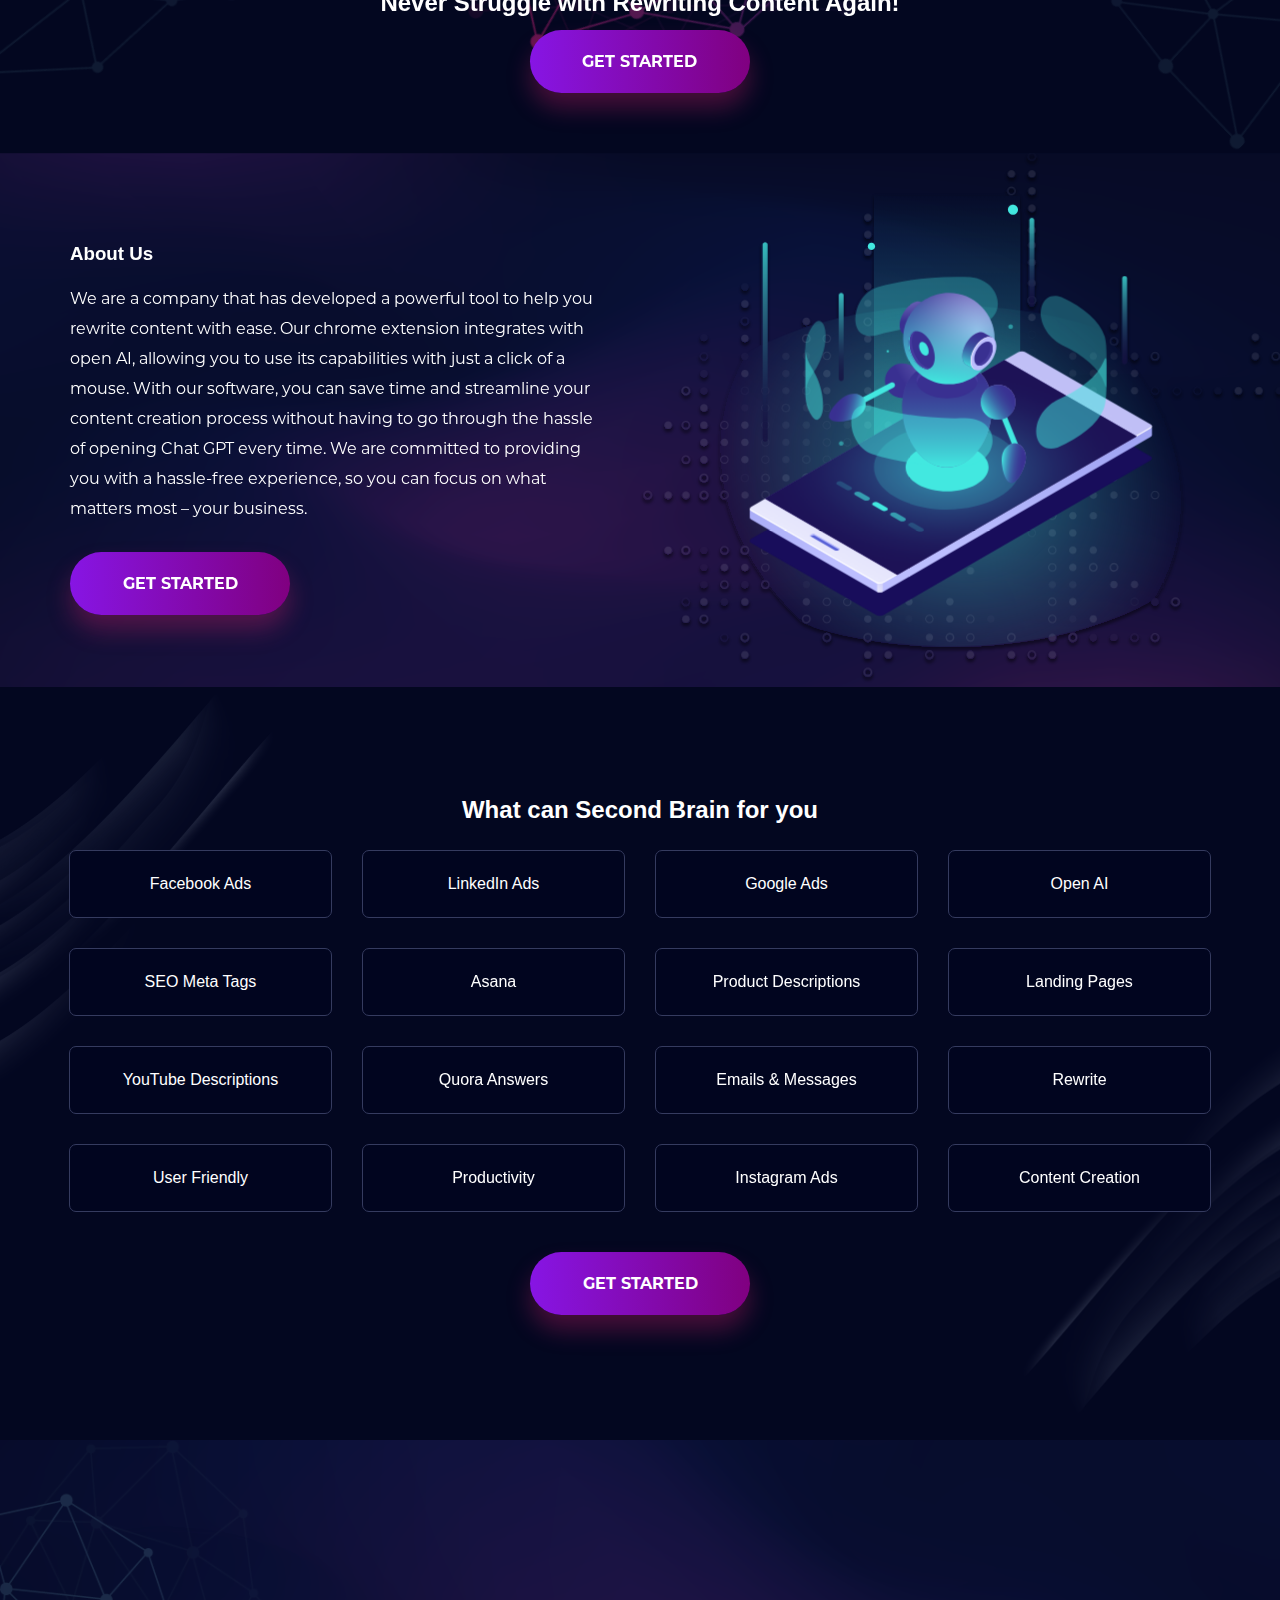
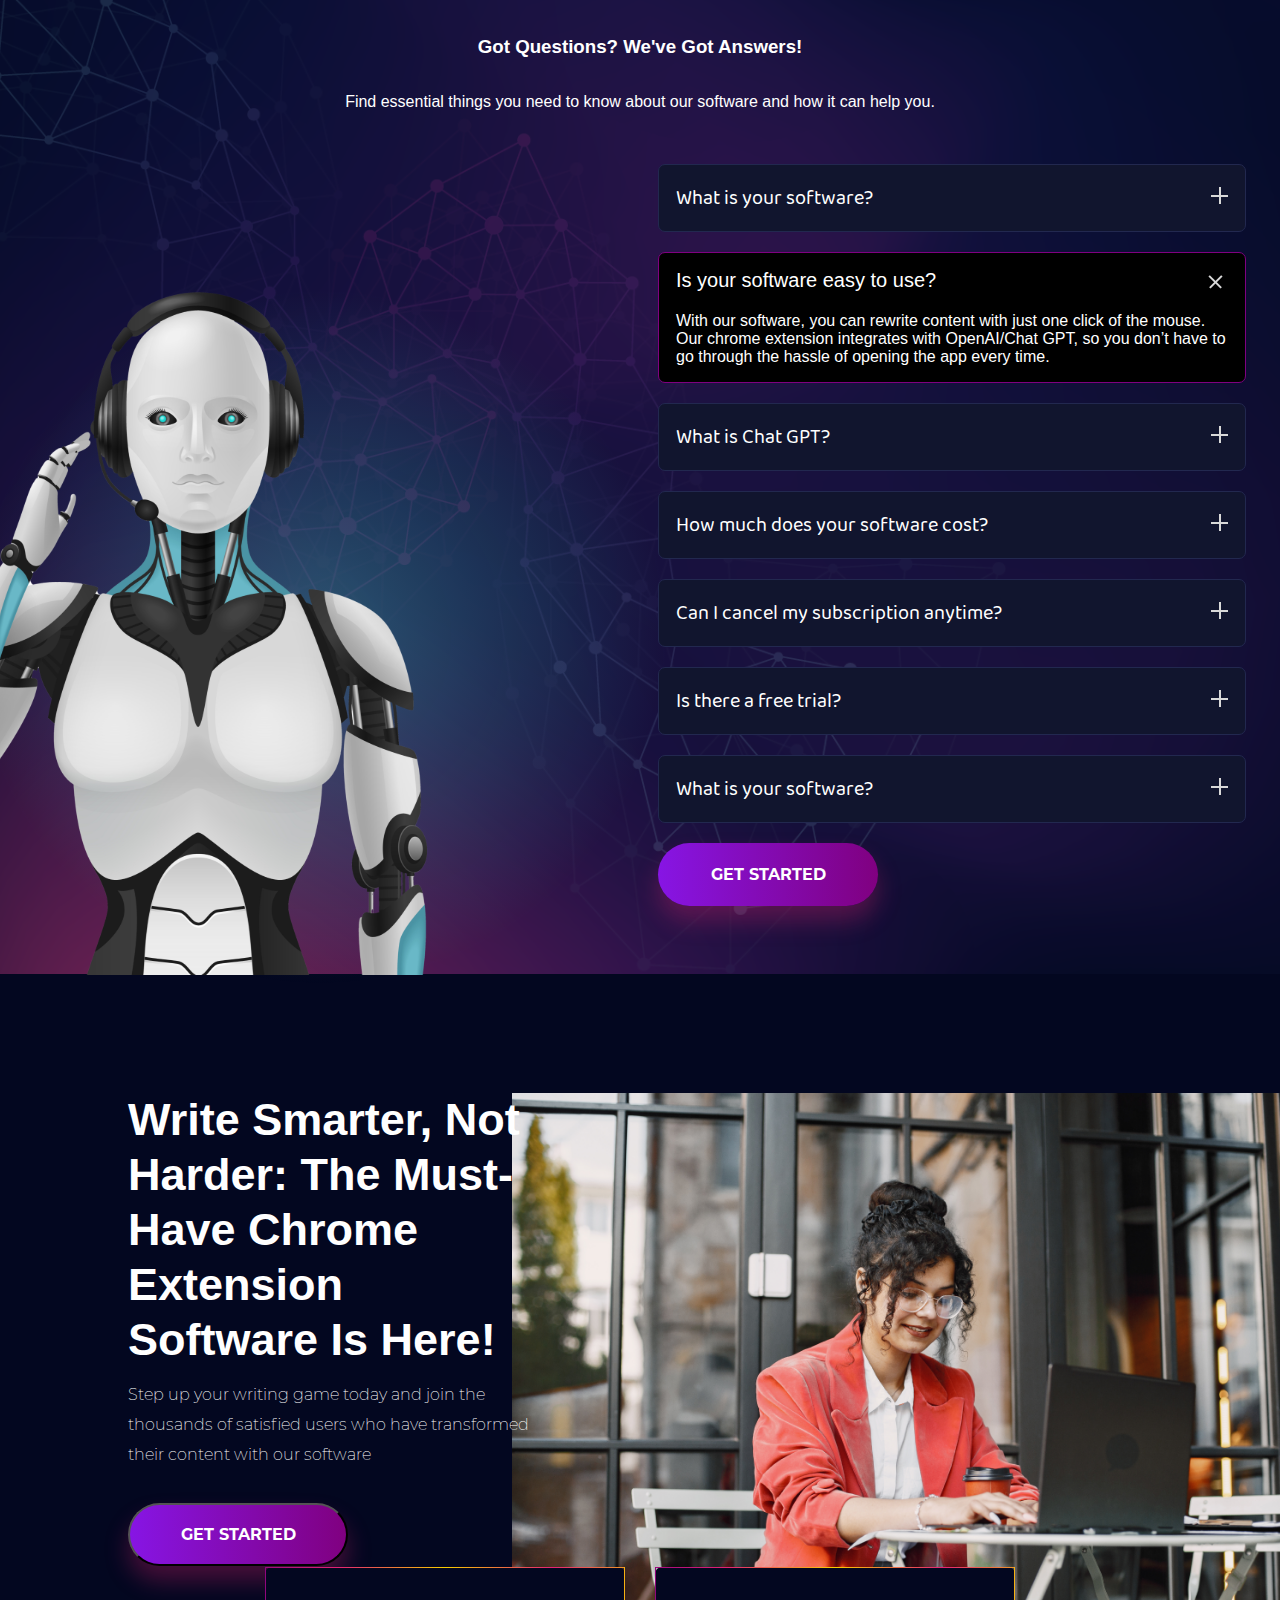
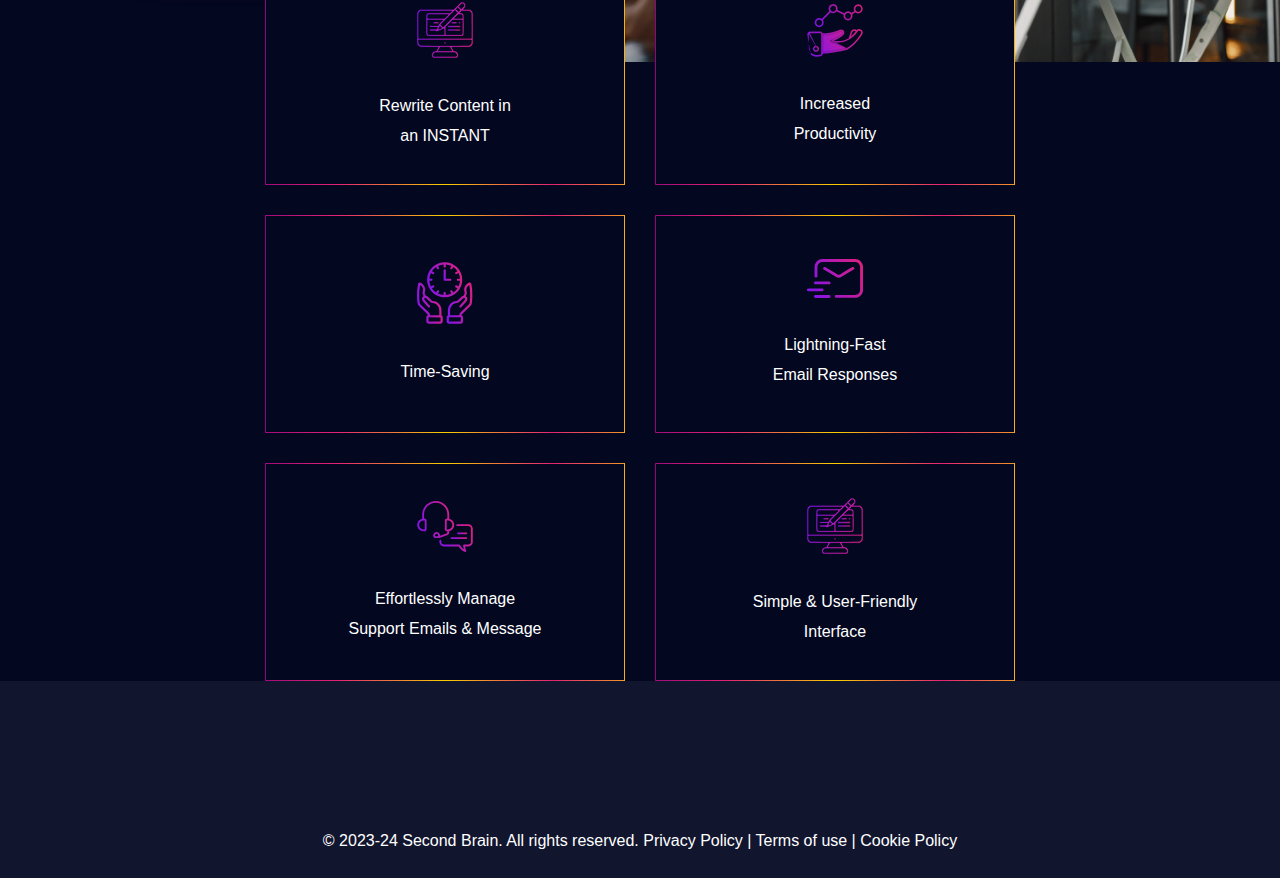
==== commit 09c88486: "updated logo" ====
--- a/index.html
+++ b/index.html
@@ -21,81 +21,90 @@
   </head>
 
   <body>
+    <!--Nav Bar Section Start-->
+    <div class="nav-bar">
+      <div class="nav-sub-container">
+        <div class="left">
+          <object
+            id="logo"
+            data="../../assets/svg/banner/logo.svg"
+            type="image/svg+xml"
+            height="auto"
+            width="100%"
+          ></object>
+        </div>
+
+        <div class="right">
+          <div class="primary-button" href="#">
+            <p>GET STARTED</p>
+          </div>
+        </div>
+      </div>
+    </div>
+    <!--Navbar Section End-->
+
     <!-- Banner Section Start-->
-    <div class="container banner-container">
-      <div class="background">
-        <object
-          class="top-effect"
-          id="banner-bg"
-          data="../../assets/svg/banner/top-effect.svg"
-          type="image/svg+xml"
-          height="521"
-          width="1115"
-        ></object>
-        <object
-          class="bottom-effect"
-          id="banner-bg"
-          data="../../assets/svg/banner/bottom-effect.svg"
-          type="image/svg+xml"
-          height="339"
-          width="1020"
-        ></object>
-        <object
-          class="wall"
-          id="banner-bg"
-          data="../../assets/svg/banner/banner-bg.svg"
-          type="image/svg+xml"
-          height="auto"
-          width="100%"
-        ></object>
-      </div>
-      <div class="nav-bar">
-        <object
-          id="nav-logo"
-          data="../../assets/svg/banner/logo.svg"
-          type="image/svg+xml"
-          height="auto"
-          width="auto"
-        ></object>
-        <a class="primary-button" href="#">
-          <p>GET STARTED</p>
-        </a>
-      </div>
-      <div class="sub-container">
-        <div class="main-content banner-content">
-          <div class="sub-main-content banner-left">
-            <div class="subtitle">
-              <h3>Revamp Your Writing with One Click:</h3>
-            </div>
-            <div class="title">
-              <h1>
-                The Ultimate Software <br />
-                for Lightning-Fast <br />
-                Content Creation!
-              </h1>
-            </div>
-            <div class="description">
-              <span>
-                Experience the Convenience and Efficiency of Our Chat GPT-
-                Integrated Chrome Extension Software & Rewrite Content with
-                Confidence and Respond to Messages with Ease
-              </span>
-            </div>
-            <div class="primary-button">
-              <p>GET STARTED</p>
-            </div>
-          </div>
-          <div class="sub-main-content banner-right">
-            <object
-              id="logo-brain"
-              data="../../assets/svg/banner/brain.svg"
-              type="image/svg+xml"
-              width="603px"
-              height="auto"
-            ></object>
-          </div>
-        </div>
-      </div>
+    <div class="banner-container">
+      <div class="banner-sub-container">
+        <div class="left">
+          <div class="subtitle">
+            <span>Revamp Your Writing with One Click:</span>
+          </div>
+          <div class="title">
+            <span>
+              The Ultimate Software <br />
+              for Lightning-Fast <br />
+              Content Creation!
+            </span>
+          </div>
+          <div class="description">
+            <span>
+              Experience the Convenience and Efficiency of Our Chat GPT- <br />
+              Integrated Chrome Extension Software & Rewrite Content with <br />
+              Confidence and Respond to Messages with Ease
+            </span>
+          </div>
+          <div class="primary-button">
+            <p>GET STARTED</p>
+          </div>
+        </div>
+
+        <div class="right">
+          <object
+            id="logo-brain"
+            data="assets/svg/home-page/banner/big-brain.svg"
+            type="image/svg+xml"
+            width="100%"
+            height="auto"
+          ></object>
+        </div>
+      </div>
+    </div>
+    <div class="banner-background">
+      <object
+        class="top-effect"
+        id="banner-bg"
+        data="../../assets/svg/banner/top-effect.svg"
+        type="image/svg+xml"
+        height="521"
+        width="1115"
+      ></object>
+      <object
+        class="bottom-effect"
+        id="banner-bg"
+        data="../../assets/svg/banner/bottom-effect.svg"
+        type="image/svg+xml"
+        height="339"
+        width="1020"
+      ></object>
+      <object
+        class="wall"
+        id="banner-bg"
+        data="../../assets/svg/banner/banner-bg.svg"
+        type="image/svg+xml"
+        height="auto"
+        width="100%"
+      ></object>
     </div>
     <!-- Banner Section End-->
 
@@ -527,13 +536,13 @@
           <h5 class="title">
             Write Smarter, Not <br />
             Harder: The Must- <br />
-            Have Chrome <br> 
+            Have Chrome <br />
             Extension <br />
             Software Is Here!
           </h5>
           <p class="description">
-            Step up your writing game today and join the <br>
-            thousands of satisfied users who have transformed <br> 
+            Step up your writing game today and join the <br />
+            thousands of satisfied users who have transformed <br />
             their content with our software
           </p>
           <button class="primary-button">
@@ -545,7 +554,10 @@
       <div></div>
 
       <div class="right">
-        <img src="./assets/svg/home-page/bottom-banner/indian-woman-working.png" alt="indian-woman-working">
+        <img
+          src="./assets/svg/home-page/bottom-banner/indian-woman-working.png"
+          alt="indian-woman-working"
+        />
       </div>
     </div>
     <!--Bottom Banner End-->
--- a/themes/button.css
+++ b/themes/button.css
@@ -32,7 +32,7 @@
         font-size: 10px;
         min-height: 50px;
         height: auto;
-        border-radius: 25px;
+        border-radius: 35px;
         box-shadow: 0 8px 12px rgba(230, 34, 116, 0.3);
     }
 }--- a/themes/nav-bar.css
+++ b/themes/nav-bar.css
@@ -4,41 +4,59 @@
     position: absolute;
     top: 19px;
     display: flex;
-    justify-content: space-between;
+    justify-content: center;
     align-items: center;
     width: 100%;
-    max-width: 1140px;
+    max-width: 1600px;
 }
 
-/* Desktop View */
-@media only screen and (min-width: 1600px) {
-    .nav-bar {
-        width: 100%;
-    }
-
-    #nav-logo {
-        min-width: 400px;
-    }
+.nav-sub-container{
+    width: 80%;
+    display: grid;
+    grid-template-columns: 1fr 1fr;
 }
 
-/* Tablet View */
-@media only screen and (max-width: 1200px) {
-    .nav-bar {
-        width: 90%;
-    }
-    #nav-logo {
-        max-width: 400px;
-    }
+.nav-bar .right{
+    display: flex;
+    justify-content: right;
+    width: 100%;
 }
 
 
-/* Mobile View */
-@media only screen and (max-width: 599px) {
-    .nav-bar{
-        width: 90%;
-    }
+.nav-bar .left{
+    width: 227px;
+    display: flex;
+    justify-content: left;
+    justify-content: center;
+    align-items: center;
+}
 
-    #nav-logo{
-        max-width: 200px;
+
+@media only screen and (max-width:599px) {
+
+    .nav-bar .left {
+            width: 180px;
+            display: flex;
+            justify-content: left;
+            justify-content: center;
+            align-items: center;
+        }
+
+    .nav-bar .right .primary-button {
+            width: 110px;
+            height: 10px;
+            display: flex;
+            justify-content: center;
+            align-items: center;
+            height: auto;
+            font-size: 10px;
+        }
+
+    .nav-bar .right .primary-button p{
+        display: flex;
+        justify-content: center;
+        align-items: center;
+        height: 30px;
+        font-size: 10px;
     }
 }--- a/themes/banner.css
+++ b/themes/banner.css
@@ -1,147 +1,223 @@
 @import 'variables.css';
 
 .banner-container {
-    position: relative;
-    width: 100%;
-    max-width: 1600px;
-    min-height: 900px;
-    height: auto;
     display: flex;
     justify-content: center;
     align-items: center;
-    overflow: hidden;
-}
-
-.background {
+    background-image: none;
+    z-index: -1;
+    width: 1600px;
+    height: 900px;
+    flex-shrink: 0;
+}
+
+.banner-sub-container{
+    /* margin: 203px 0; */
+    width: 80%;
+    display: flex;
+}
+
+.banner-background {
+    width: 100%;
+    max-width: 1600px;
     position: absolute;
     top: 0;
+    z-index: -2;
+    width: 100%;
+}
+
+.background .wall {
+    position: absolute;
+    width: 100%;
+    height: 900px;
+    z-index: -2;
+}
+
+.top-effect {
+    position: absolute;
+    right: 0px;
+    top: 0;
+}
+
+.bottom-effect {
+    position: absolute;
     left: 0;
-    z-index: -2;
-    width: 100%;
-    max-width: 1600px;
-    min-height: 900px;
-    height: auto;
-    display: flex;
+    bottom: 0;
+}
+
+.banner-container .left{
+    display: flex;
+    flex-direction: column;
+    align-items: left;
+    width: 100%;
+    gap: 15px;
+}
+
+.banner-container .subtitle{
+    margin: 0;
+    color: #FFF;
+    /* H3 */
+    font-family: var(--Baloo-2);
+    font-size: 30px;
+    font-style: normal;
+    font-weight: 700;
+    line-height: 50px;
+    /* 166.667% */
+}
+
+.banner-container .title{
+    margin: 0;
+    color: #FFF;
+    /* H1 */
+    font-family: var(--Baloo-2);
+    font-size: 60px;
+    font-style: normal;
+    font-weight: 700;
+    line-height: 70px;
+    /* 116.667% */
+}
+
+.banner-container .description {
+    margin: 0;
+    color: var(--color-white);
+    font-family: var(--Montserrat-ExtraLight);
+    font-size: var(--font-size-small);
+    line-height: var(--font-size-xl);
+    font-weight: var(--font-weight-light);
+}
+
+.banner-container .primary-button{
+    margin-top: 18px;
+}
+
+
+.banner-container .right{
+    display: flex;
+    flex-direction: column;
     justify-content: center;
     align-items: center;
-}
-
-.background .wall {
-    position: absolute;
-    width: auto;
-    height: auto;
-    z-index: -2;
-}
-
-.top-effect {
-    position: absolute;
-    right: 0px;
-    top: 0;
-}
-
-.bottom-effect {
-    position: absolute;
-    left: 0;
-    bottom: 0;
-}
-
-.banner-content {
-    position: relative;
-    display: flex;
-    justify-content: right;
-}
-
-.banner-right {
-    position: absolute;
-    right: 0;
-    justify-content: right;
+    width: 100%;
+}
+
+.banner-container .right object{
+    display: flex;
+    justify-content: center;
     align-items: center;
-}
-
-.banner-left {
-    position: absolute;
-    left: 0;
-    width: 100%;
-    max-width: 615px;
-    height: auto;
-}
-
-.button{
-    margin-top: 15px;
-}
-
-
-/* Tablet View ==============================================*/
-@media only screen and (max-width: 1200px) {
-    .banner-container {
-            position: relative;
-            width: 100%;
-            display: flex;
-            justify-content: center;
-            align-items: center;
-    }
-
-    #logo-brain {
-        width: 110%;
-        justify-content: center;
-        align-items: center;
-        display: flex;
-    }
-
+
+    width: 538.565px;
+    height: 559.364px;
+    flex-shrink: 0;
 }
 
 
 /* Mobile View =====================================================*/
 @media only screen and (max-width: 599px) {
     .banner-container {
-        position: relative;
-        width: 100%;
-        max-width: 600px;
+        display: flex;
+        justify-content: center;
+        align-items: center;
+        background-image: none;
+        z-index: -1;
+        width: 100%;
         height: auto;
-        display: flex;
-        justify-content: center;
-        align-items:flex-start;
-    }
-
-    .background {
+        flex-shrink: 0;
+    }
+
+    .banner-sub-container {
+        margin: 150px 0;
+        width: 80%;
+        display: flex;
+        flex-direction: column;
+    }
+
+    .banner-background {
+        width: 100%;
         position: absolute;
         top: 0;
+        z-index: -2;
+    }
+
+    .background .wall {
+        position: absolute;
+        width: 100%;
+        height: 900px;
+        z-index: -2;
+    }
+
+    .top-effect {
+        position: absolute;
+        right: 0px;
+        top: 0;
+    }
+
+    .bottom-effect {
+        position: absolute;
         left: 0;
-        z-index: -2;
-        width: 100%;
+        bottom: 0;
+    }
+
+    .banner-container .left {
         display: flex;
         flex-direction: column;
-        align-items:flex-start;
-        max-width: 600px;
-        overflow: hidden;
-    }
-
-
-    .banner-left {
-        position: relative;
-    }
-
-    .banner-content {
-        position: relative;
+        align-items: left;
+        width: 100%;
+        gap: 5px;
+    }
+
+    .banner-container .subtitle {
+        margin: 0;
+        color: #FFF;
+        /* H3 */
+        font-family: var(--Baloo-2);
+        font-size: 30px;
+        font-style: normal;
+        font-weight: 700;
+        line-height: 1px;
+        /* 166.667% */
+    }
+
+    .banner-container .title {
+        margin: 0;
+        color: #FFF;
+        /* H1 */
+        font-family: var(--Baloo-2);
+        font-size: 60px;
+        font-style: normal;
+        font-weight: 700;
+        line-height: 1px;
+        /* 116.667% */
+    }
+
+    .banner-container .description {
+        margin: 0;
+        color: var(--color-white);
+        font-family: var(--Montserrat-ExtraLight);
+        font-size: var(--font-size-small);
+        line-height: var(--font-size-xl);
+        font-weight: var(--font-weight-light);
+    }
+
+    .banner-container .primary-button {
+        margin-top: 18px;
+    }
+
+
+    .banner-container .right {
         display: flex;
         flex-direction: column;
         justify-content: center;
         align-items: center;
-    }
-
-    .banner-right {
-        max-width: 90%;
-        position: relative;
+        width: 100%;
+    }
+
+    .banner-container .right object {
+        display: flex;
         justify-content: center;
         align-items: center;
-    }
-
-
-    #logo-brain{
-        width: 100%;
-        justify-content: center;
-        align-items: center;
-        display: flex;
+
+        width: 100%;
+        height: auto;
+        flex-shrink: 0;
     }
 
 }--- a/index.css
+++ b/index.css
@@ -1,4 +1,5 @@
 @import 'themes/variables.css';
+
 
 /*Limited Time Section==============================================================================*/
 .limited-time {
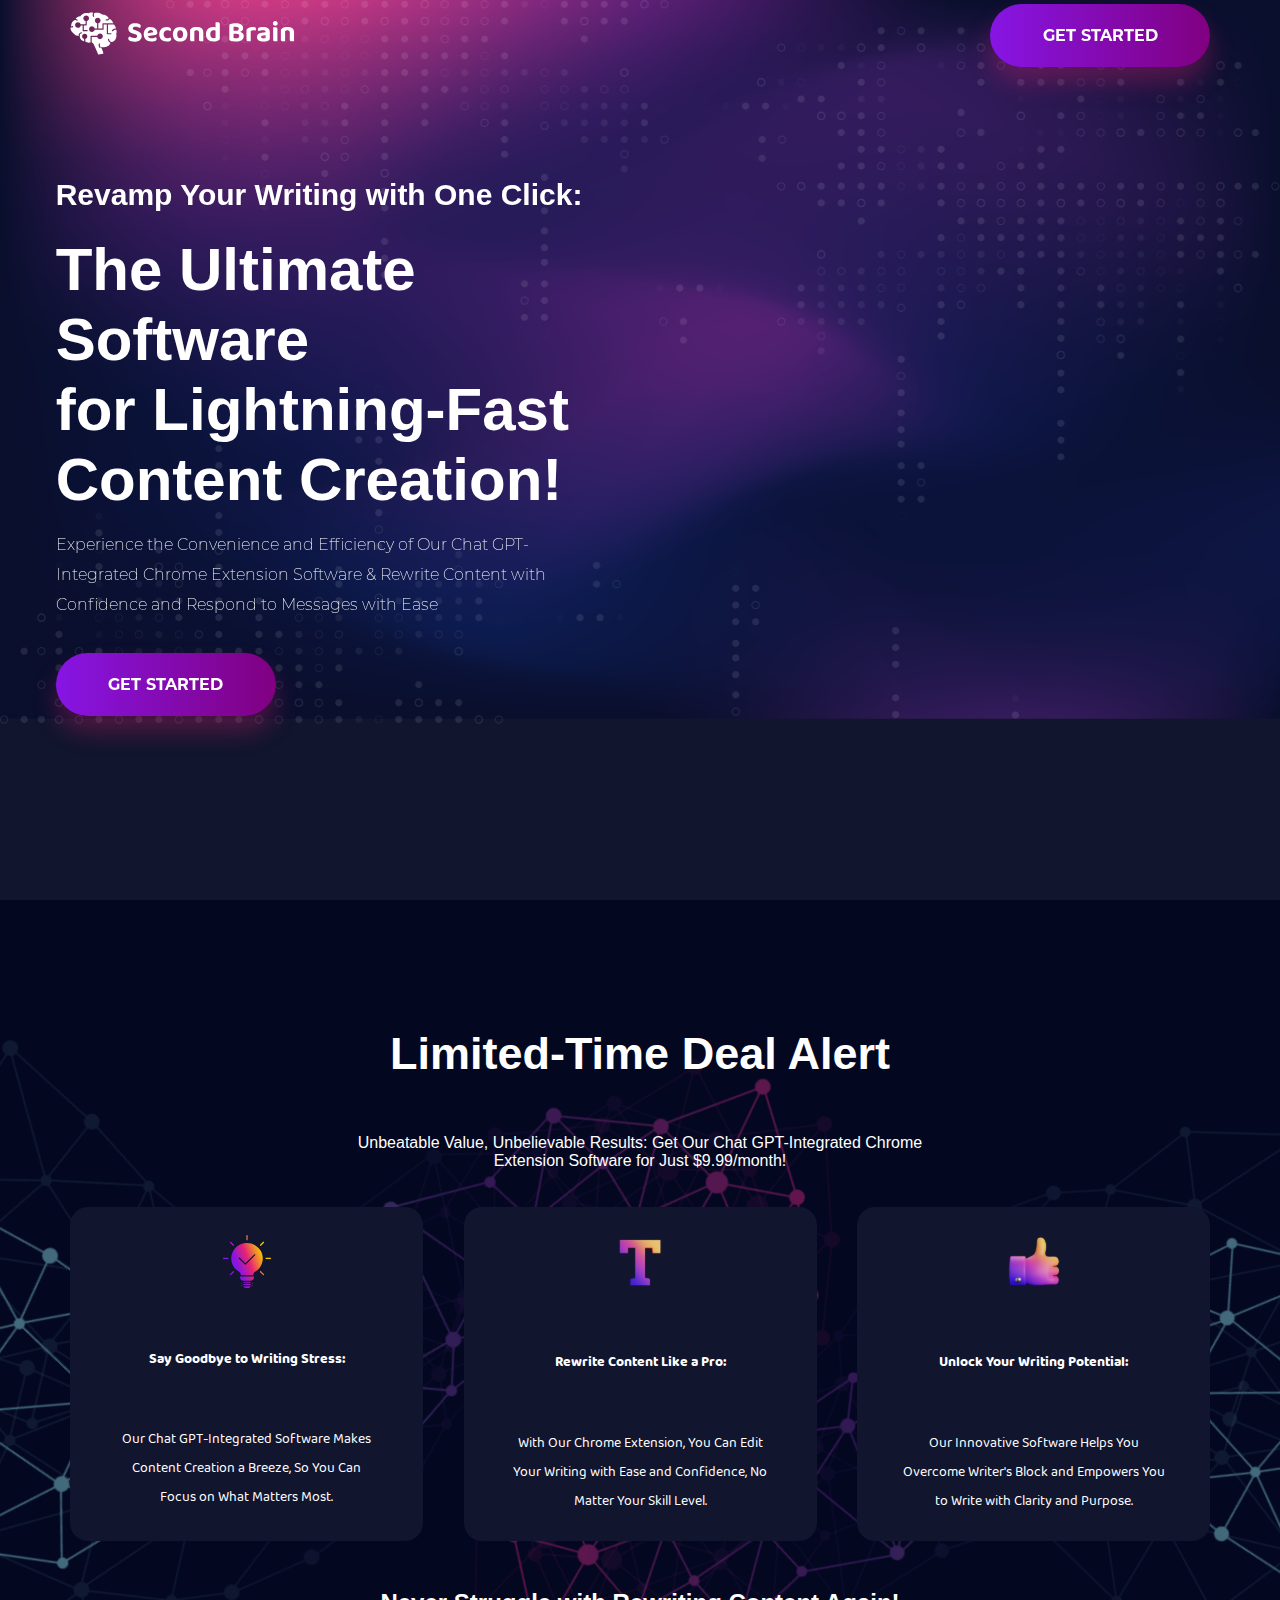
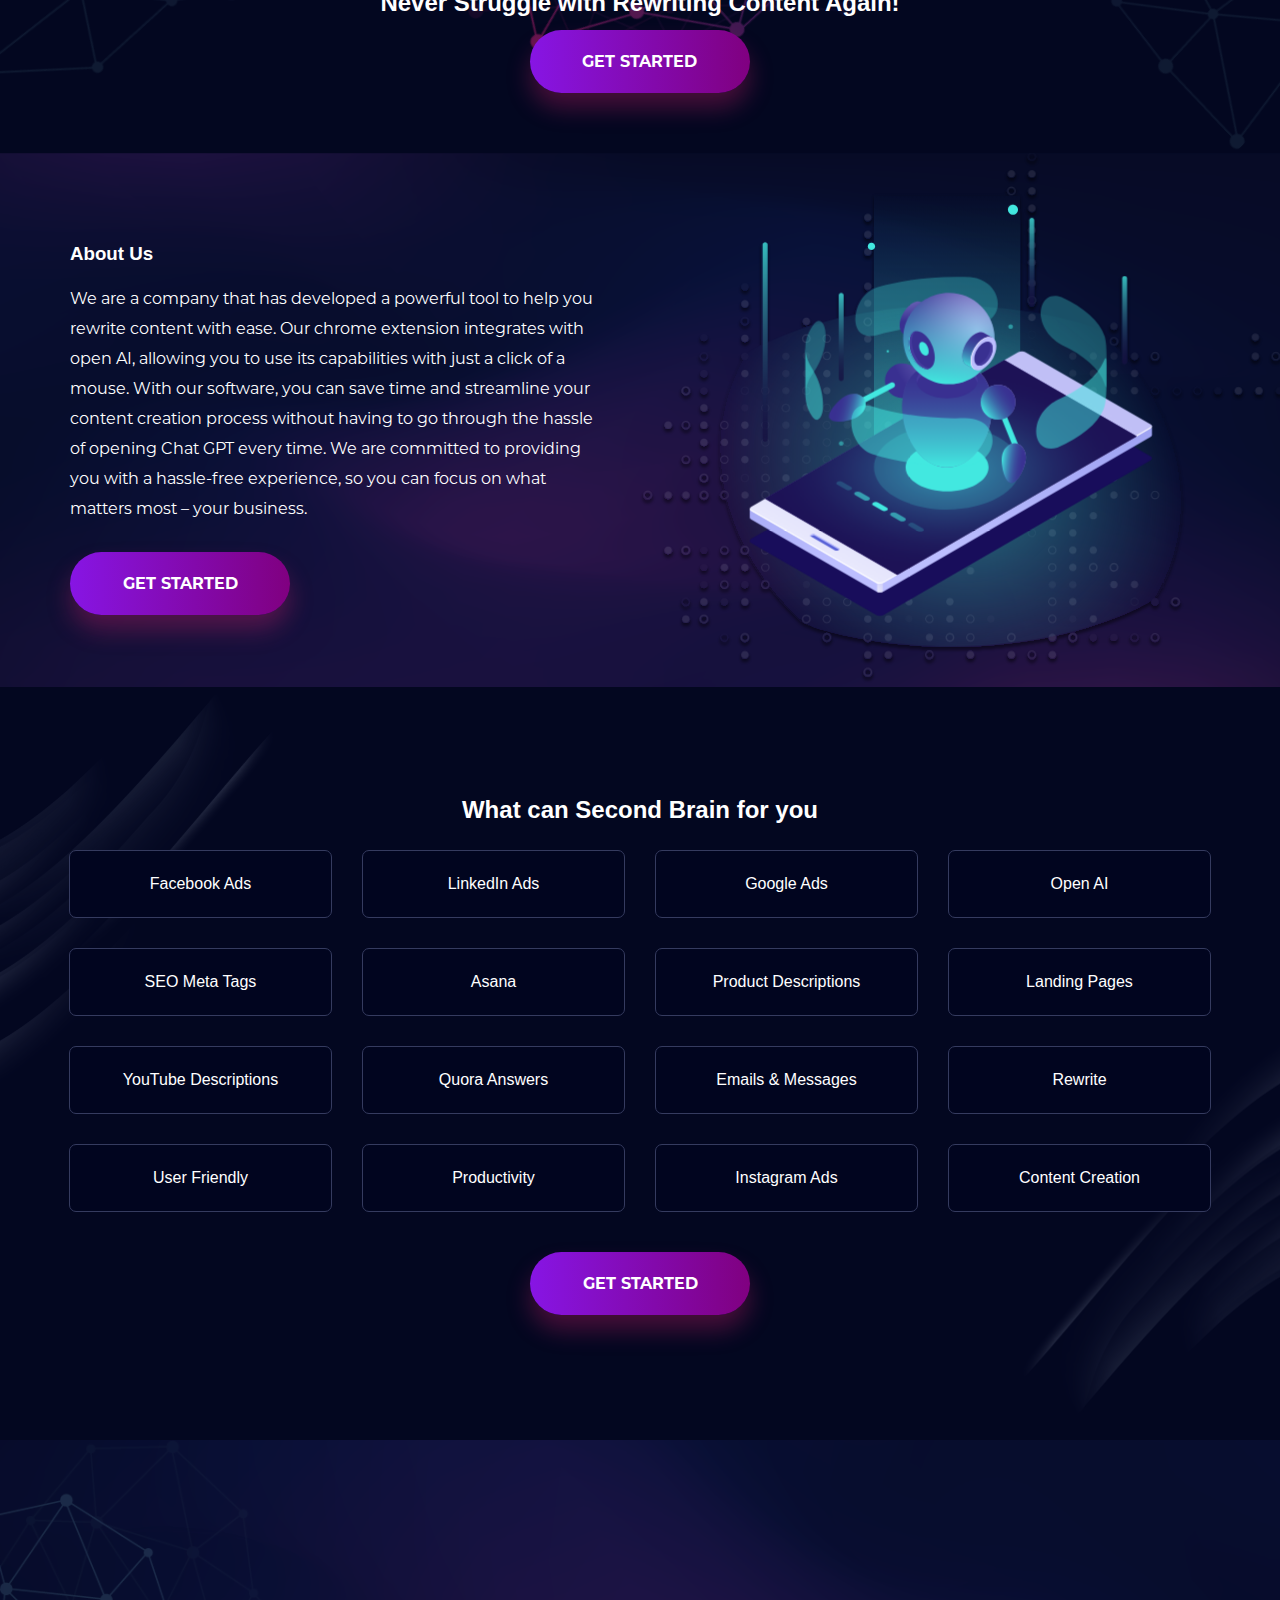
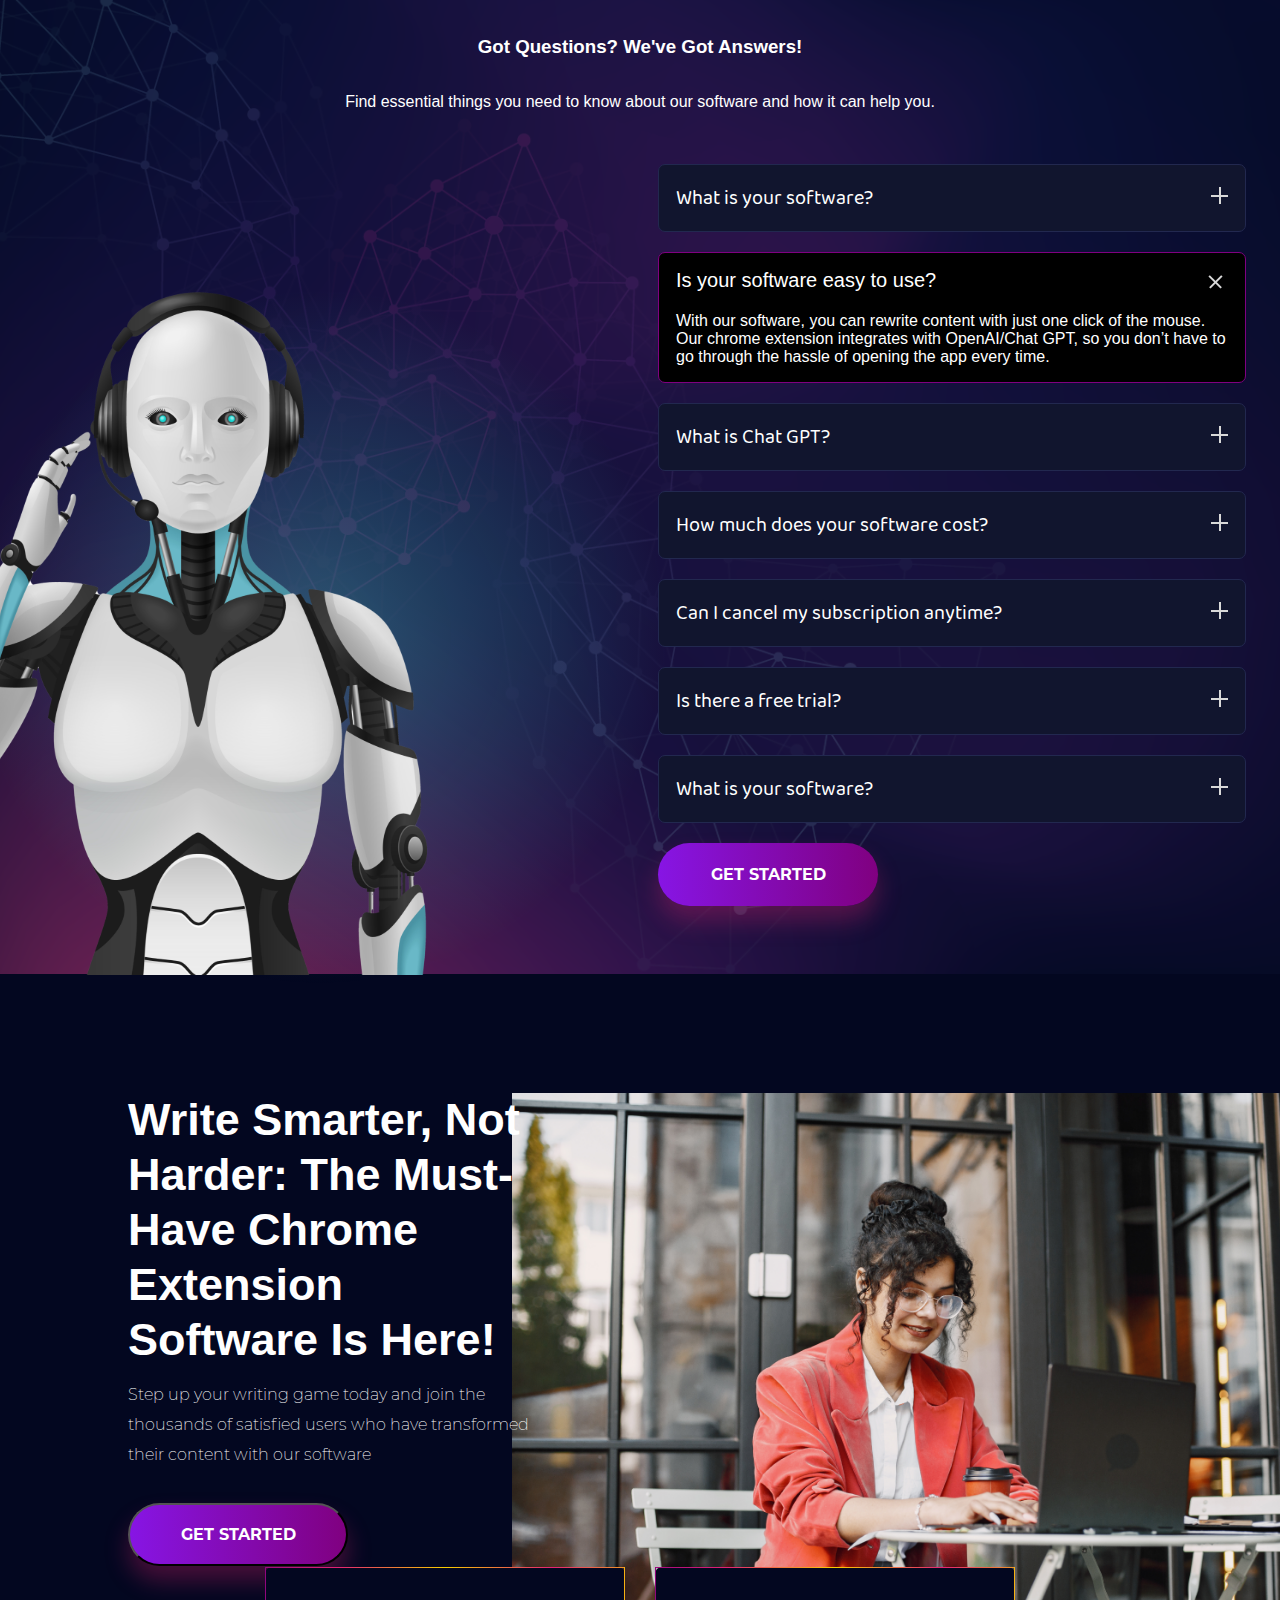
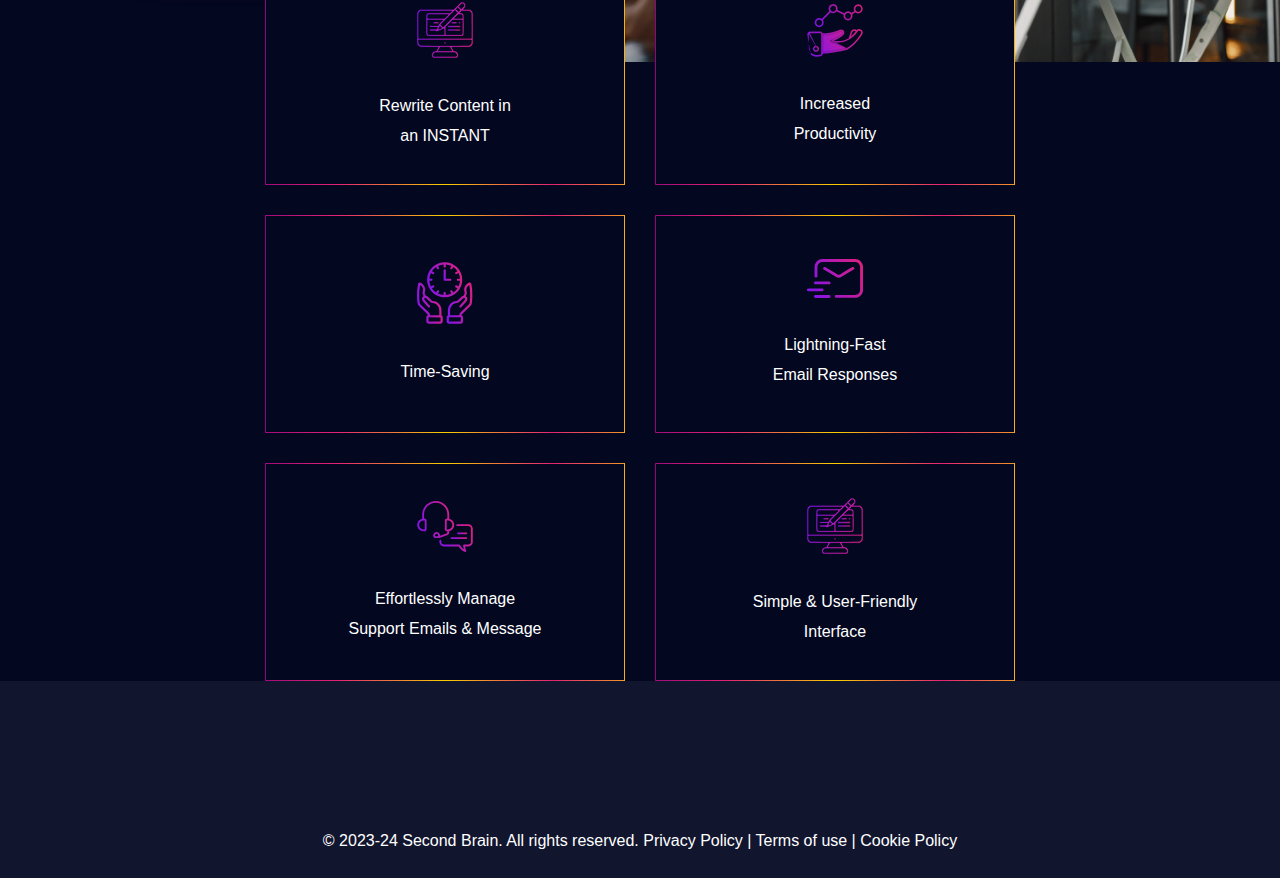
==== commit aea33e2b: "updated mobile design" ====
--- a/index.html
+++ b/index.html
@@ -22,42 +22,44 @@
 
   <body>
     <!--Nav Bar Section Start-->
-    <div class="nav-bar">
-      <div class="nav-sub-container">
-        <div class="left">
-          <object
-            id="logo"
-            data="../../assets/svg/banner/logo.svg"
-            type="image/svg+xml"
-            height="auto"
-            width="100%"
-          ></object>
-        </div>
-
-        <div class="right">
-          <div class="primary-button" href="#">
-            <p>GET STARTED</p>
-          </div>
-        </div>
-      </div>
-    </div>
+
     <!--Navbar Section End-->
 
     <!-- Banner Section Start-->
     <div class="banner-container">
+        <div class="nav-bar">
+          <div class="nav-sub-container">
+            <div class="nav-left">
+              <object
+                id="logo"
+                data="../../assets/svg/banner/logo.svg"
+                type="image/svg+xml"
+                height="auto"
+                width="227px"
+              ></object>
+            </div>
+
+            <div class="nav-right">
+              <div class="primary-button" href="#">
+                <p>GET STARTED</p>
+              </div>
+            </div>
+          </div>
+        </div>
       <div class="banner-sub-container">
+
         <div class="left">
-          <div class="subtitle">
-            <span>Revamp Your Writing with One Click:</span>
-          </div>
-          <div class="title">
-            <span>
+          <div class="banner-subtitle">
+            <h3>Revamp Your Writing with One Click:</h3>
+          </div>
+          <div class="banner-title">
+            <h1>
               The Ultimate Software <br />
               for Lightning-Fast <br />
               Content Creation!
-            </span>
-          </div>
-          <div class="description">
+            </h1>
+          </div>
+          <div class="banner-description">
             <span>
               Experience the Convenience and Efficiency of Our Chat GPT- <br />
               Integrated Chrome Extension Software & Rewrite Content with <br />
@@ -72,7 +74,7 @@
         <div class="right">
           <object
             id="logo-brain"
-            data="assets/svg/home-page/banner/big-brain.svg"
+            data="assets/svg/banner/brain.svg"
             type="image/svg+xml"
             width="100%"
             height="auto"
--- a/themes/nav-bar.css
+++ b/themes/nav-bar.css
@@ -1,38 +1,8 @@
 @import 'variables.css';
 
-.nav-bar {
-    position: absolute;
-    top: 19px;
-    display: flex;
-    justify-content: center;
-    align-items: center;
-    width: 100%;
-    max-width: 1600px;
-}
-
-.nav-sub-container{
-    width: 80%;
-    display: grid;
-    grid-template-columns: 1fr 1fr;
-}
-
-.nav-bar .right{
-    display: flex;
-    justify-content: right;
-    width: 100%;
-}
 
 
-.nav-bar .left{
-    width: 227px;
-    display: flex;
-    justify-content: left;
-    justify-content: center;
-    align-items: center;
-}
-
-
-@media only screen and (max-width:599px) {
+/* @media only screen and (max-width:599px) {
 
     .nav-bar .left {
             width: 180px;
@@ -59,4 +29,4 @@
         height: 30px;
         font-size: 10px;
     }
-}+} */--- a/themes/banner.css
+++ b/themes/banner.css
@@ -6,14 +6,15 @@
     align-items: center;
     background-image: none;
     z-index: -1;
-    width: 1600px;
-    height: 900px;
+    max-width: 1600px;
+    min-height: 900px;
+    height: auto;
     flex-shrink: 0;
 }
 
 .banner-sub-container{
     /* margin: 203px 0; */
-    width: 80%;
+    width: 100%;
     display: flex;
 }
 
@@ -53,7 +54,7 @@
     gap: 15px;
 }
 
-.banner-container .subtitle{
+.banner-container .banner-subtitle h3{
     margin: 0;
     color: #FFF;
     /* H3 */
@@ -65,7 +66,7 @@
     /* 166.667% */
 }
 
-.banner-container .title{
+.banner-container .banner-title h1{
     margin: 0;
     color: #FFF;
     /* H1 */
@@ -77,7 +78,7 @@
     /* 116.667% */
 }
 
-.banner-container .description {
+.banner-container .banner-description span{
     margin: 0;
     color: var(--color-white);
     font-family: var(--Montserrat-ExtraLight);
@@ -107,6 +108,47 @@
     width: 538.565px;
     height: 559.364px;
     flex-shrink: 0;
+}
+
+.banner-container .nav-bar{
+    width: 100%;
+    max-width: 1600px;
+    position: absolute;
+    top: 0;
+    z-index: -2;
+    display: flex;
+    justify-content: center;
+    align-items: center;
+    flex-direction: column;
+}
+
+.banner-container .nav-sub-container{
+    width: 100%;
+    max-width: 1140px;
+    position: relative;
+    display: grid;
+    grid-template-columns: 1fr 1fr;
+    justify-content: right;
+    align-items: center;
+    flex-direction: column;
+}
+
+.banner-container .nav-bar .nav-sub-container .left{
+    display: flex;
+    width: 100%;
+    justify-content: left;
+    align-items: center;
+}
+
+.banner-container .nav-bar .nav-sub-container .nav-right {
+    display: flex;
+    justify-content: right;
+    align-items: center;
+}
+
+
+.banner-container .nav-bar .nav-sub-container .nav-right .primary-button{
+    margin: 0;
 }
 
 
@@ -130,72 +172,39 @@
         flex-direction: column;
     }
 
-    .banner-background {
-        width: 100%;
-        position: absolute;
-        top: 0;
-        z-index: -2;
-    }
-
-    .background .wall {
-        position: absolute;
-        width: 100%;
-        height: 900px;
-        z-index: -2;
-    }
-
-    .top-effect {
-        position: absolute;
-        right: 0px;
-        top: 0;
-    }
-
-    .bottom-effect {
-        position: absolute;
-        left: 0;
-        bottom: 0;
-    }
-
-    .banner-container .left {
-        display: flex;
-        flex-direction: column;
-        align-items: left;
-        width: 100%;
-        gap: 5px;
-    }
-
-    .banner-container .subtitle {
-        margin: 0;
-        color: #FFF;
-        /* H3 */
-        font-family: var(--Baloo-2);
-        font-size: 30px;
-        font-style: normal;
-        font-weight: 700;
-        line-height: 1px;
-        /* 166.667% */
-    }
-
-    .banner-container .title {
-        margin: 0;
-        color: #FFF;
-        /* H1 */
-        font-family: var(--Baloo-2);
-        font-size: 60px;
-        font-style: normal;
-        font-weight: 700;
-        line-height: 1px;
-        /* 116.667% */
-    }
-
-    .banner-container .description {
-        margin: 0;
-        color: var(--color-white);
-        font-family: var(--Montserrat-ExtraLight);
-        font-size: var(--font-size-small);
-        line-height: var(--font-size-xl);
-        font-weight: var(--font-weight-light);
-    }
+
+.banner-container .banner-subtitle h3 {
+    margin: 0;
+    color: #FFF;
+    /* H3 */
+    font-family: var(--Baloo-2);
+    font-size: 25px;
+    font-style: normal;
+    font-weight: 700;
+    line-height: 30px;
+    /* 166.667% */
+}
+
+.banner-container .banner-title h1 {
+    margin: 0;
+    color: #FFF;
+    /* H1 */
+    font-family: var(--Baloo-2);
+    font-size: 40px;
+    font-style: normal;
+    font-weight: 700;
+    line-height: 40px;
+    /* 116.667% */
+}
+
+.banner-container .banner-description span {
+    margin: 0;
+    color: var(--color-white);
+    font-family: var(--Montserrat-ExtraLight);
+    font-size: var(--font-size-small);
+    line-height: var(--font-size-xl);
+    font-weight: var(--font-weight-light);
+}
 
     .banner-container .primary-button {
         margin-top: 18px;
@@ -208,15 +217,17 @@
         justify-content: center;
         align-items: center;
         width: 100%;
-    }
-
-    .banner-container .right object {
+        height: auto;
+    }
+
+    .banner-container .right .wall {
         display: flex;
         justify-content: center;
         align-items: center;
 
         width: 100%;
         height: auto;
+        min-height: 1200px;
         flex-shrink: 0;
     }
 
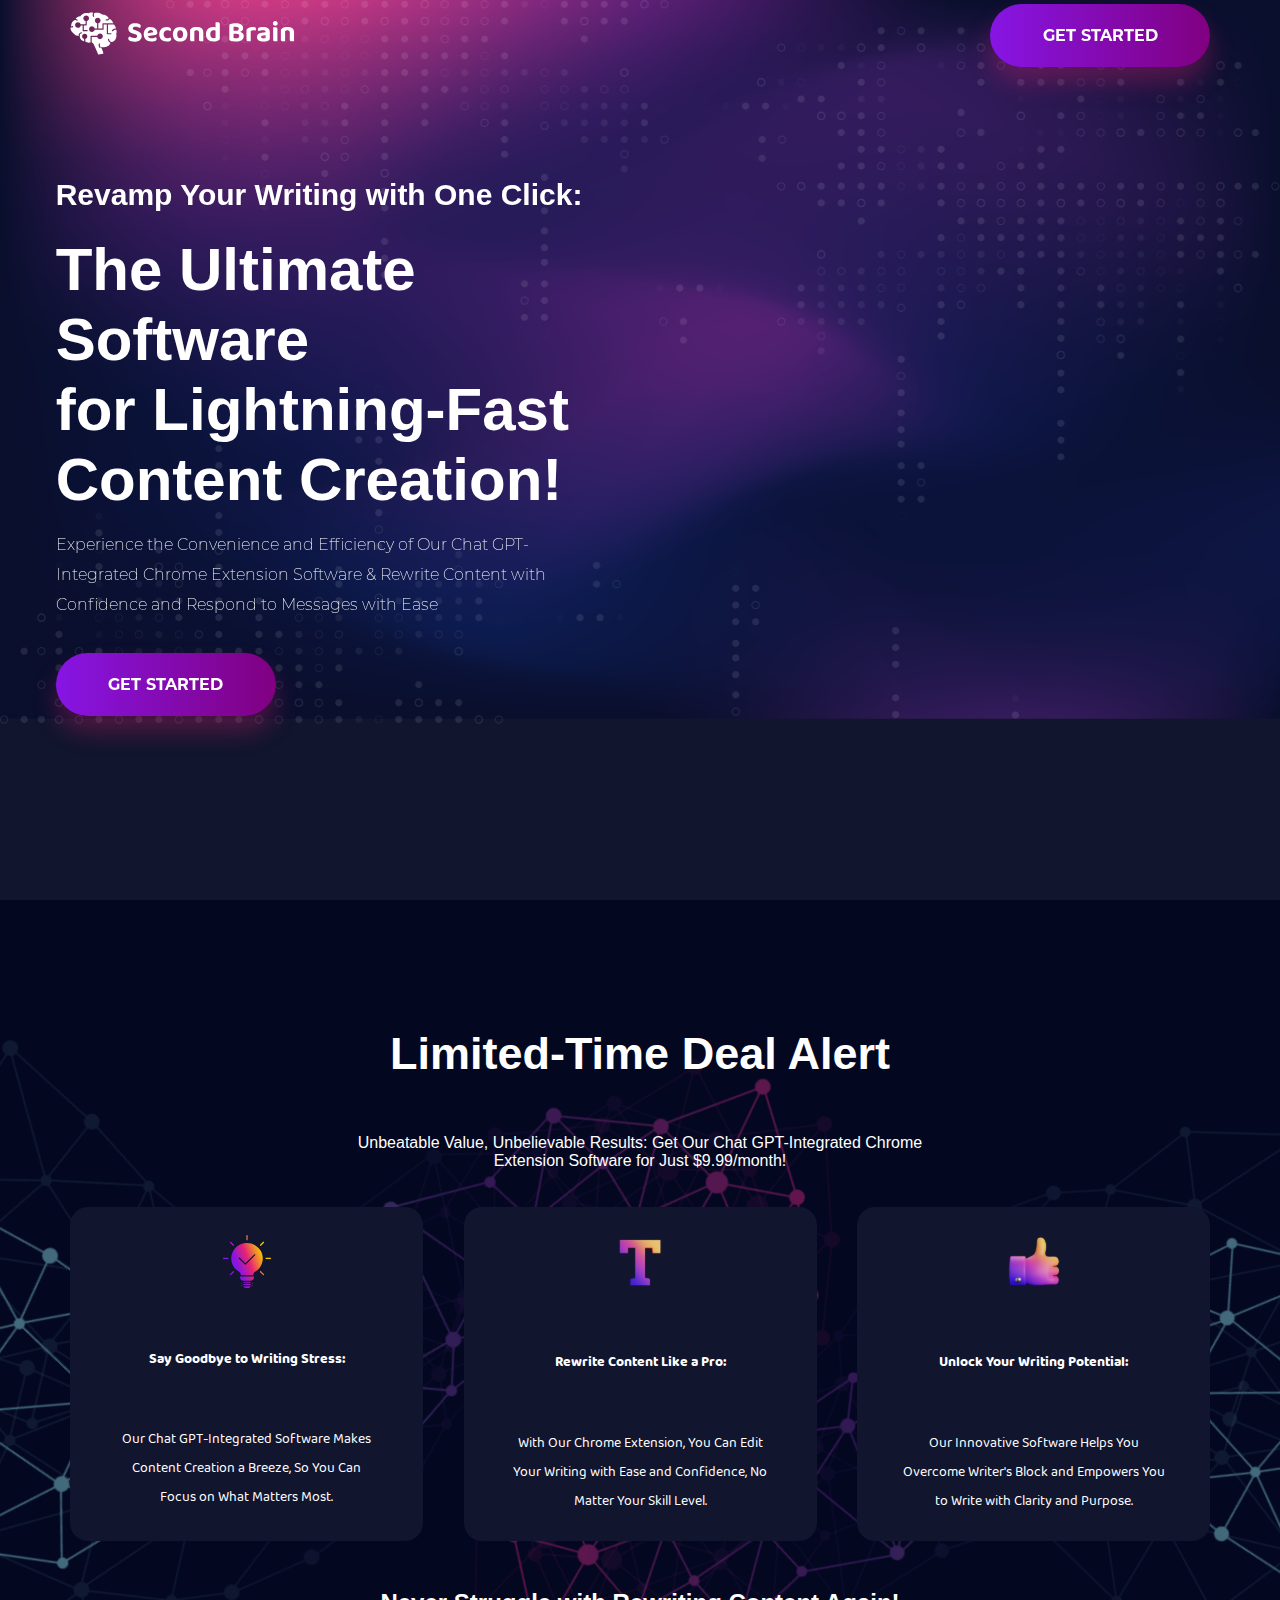
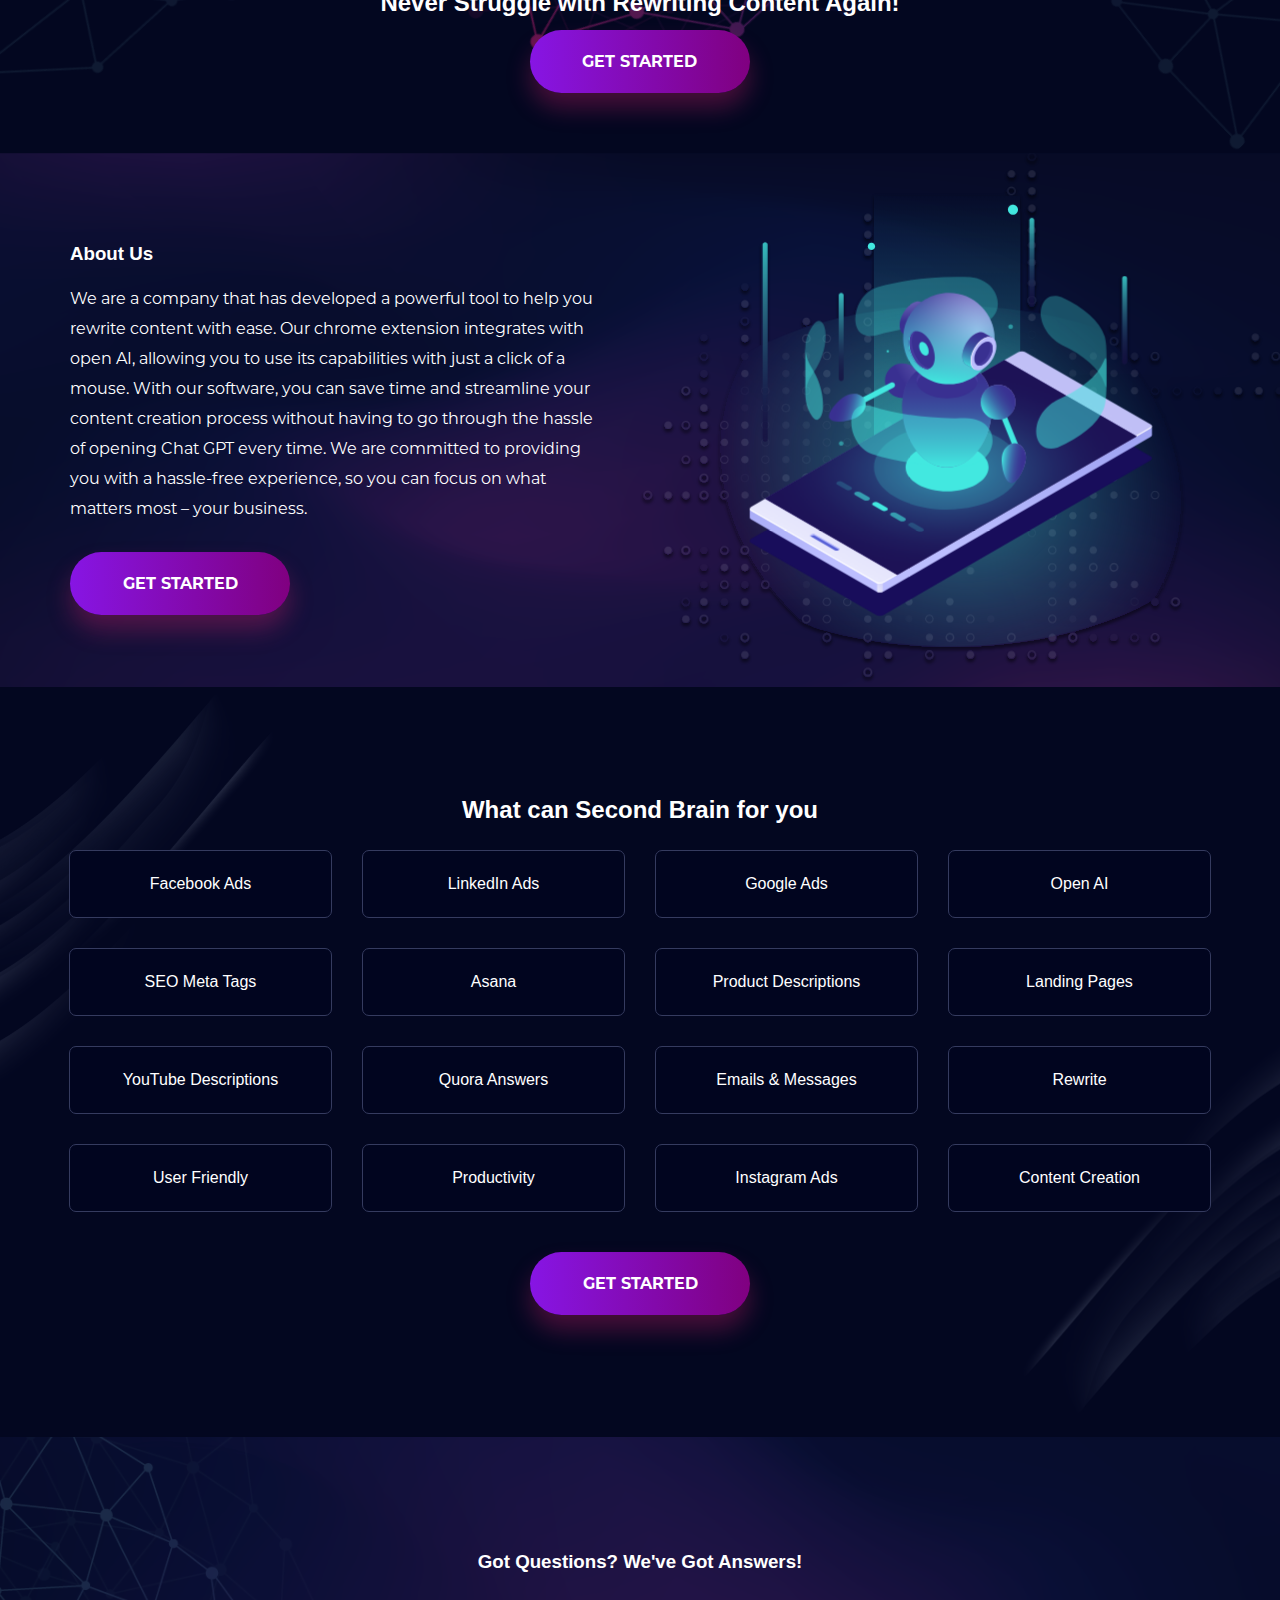
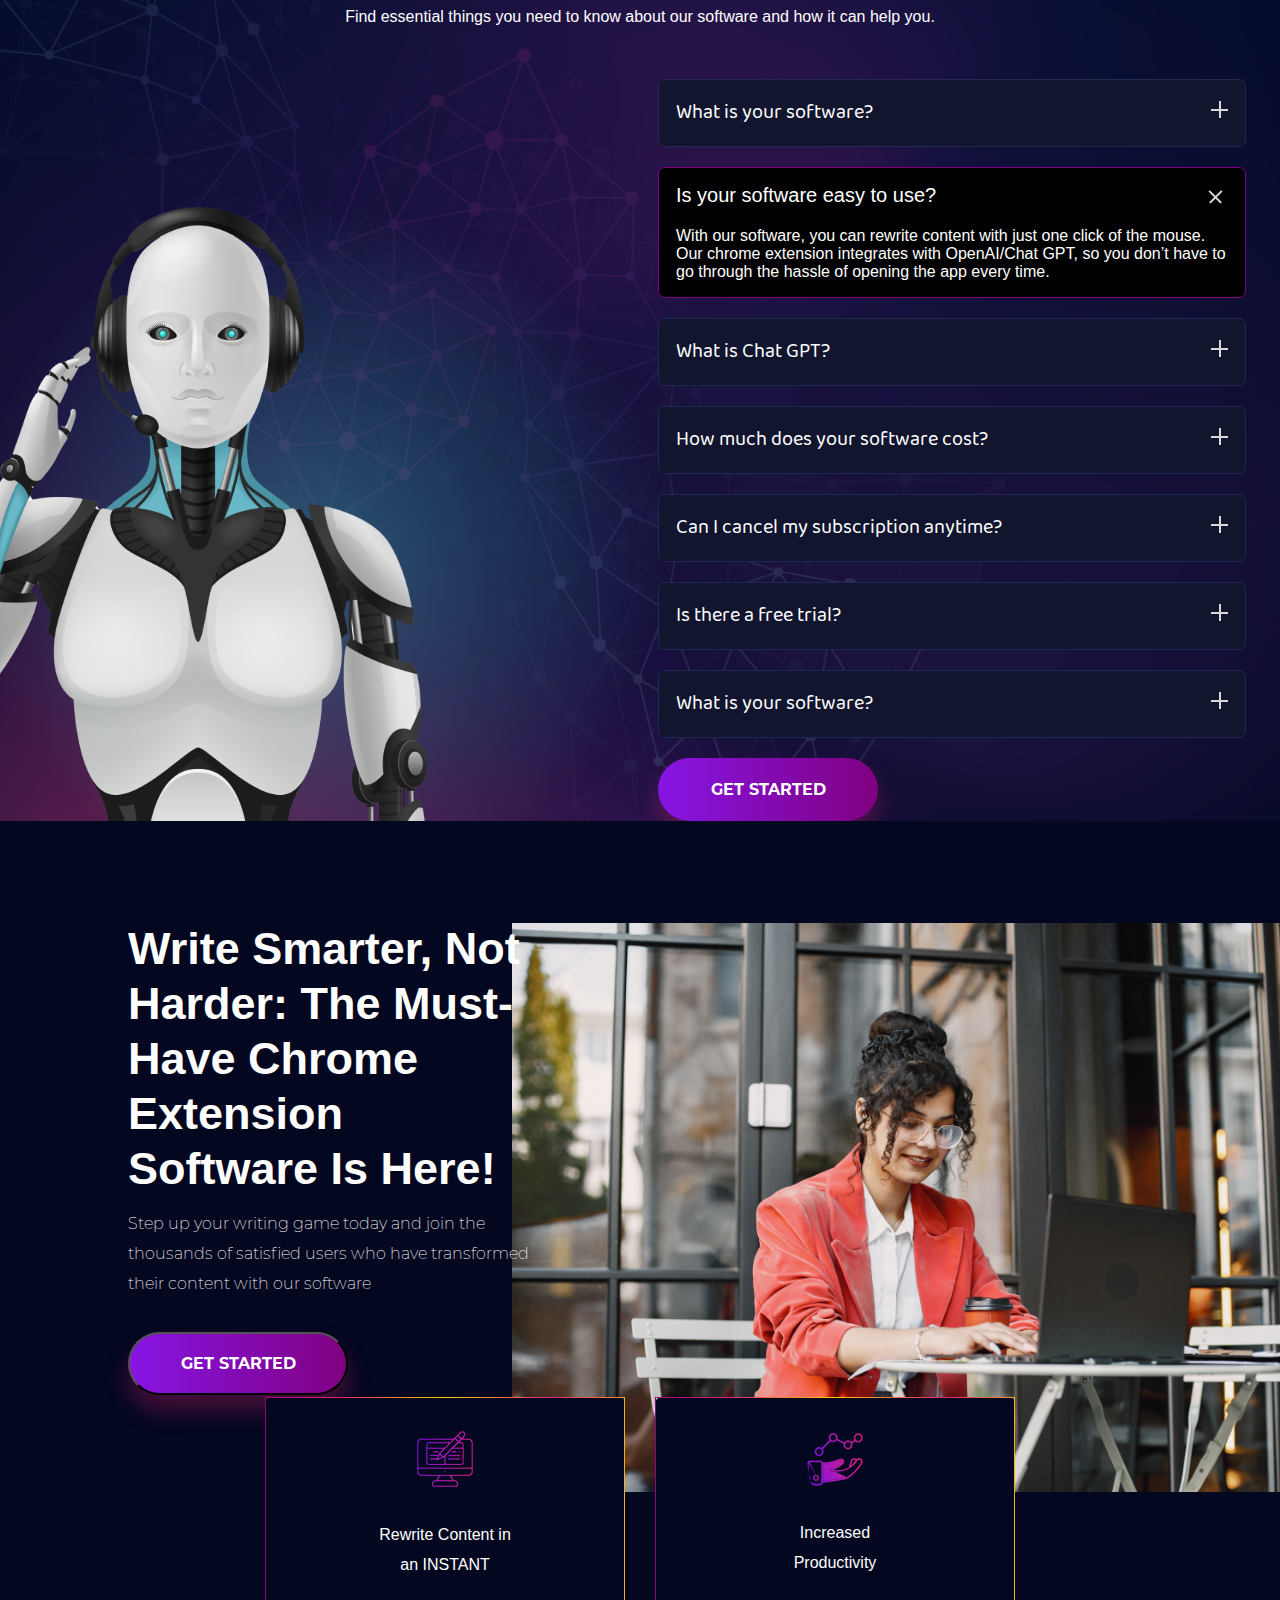
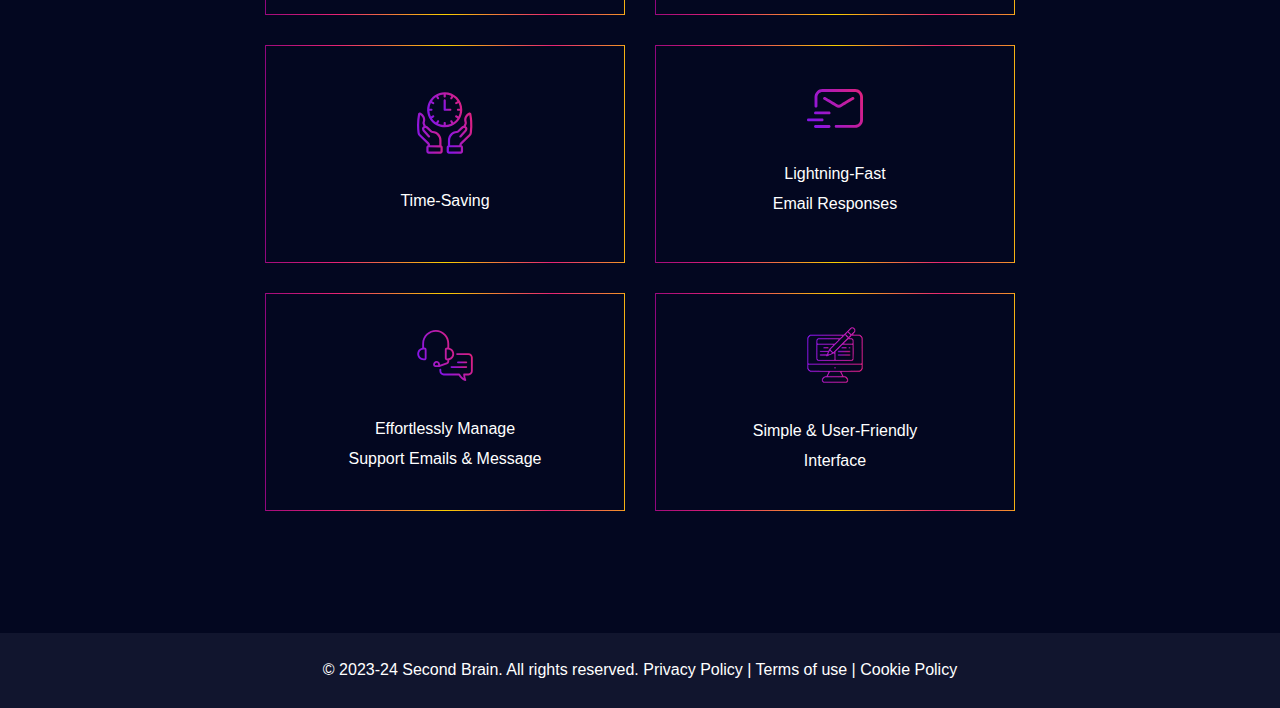
==== commit 284fc5db: "updated copyright" ====
--- a/index.html
+++ b/index.html
@@ -27,27 +27,26 @@
 
     <!-- Banner Section Start-->
     <div class="banner-container">
-        <div class="nav-bar">
-          <div class="nav-sub-container">
-            <div class="nav-left">
-              <object
-                id="logo"
-                data="../../assets/svg/banner/logo.svg"
-                type="image/svg+xml"
-                height="auto"
-                width="227px"
-              ></object>
-            </div>
-
-            <div class="nav-right">
-              <div class="primary-button" href="#">
-                <p>GET STARTED</p>
-              </div>
-            </div>
-          </div>
-        </div>
+      <div class="nav-bar">
+        <div class="nav-sub-container">
+          <div class="nav-left">
+            <object
+              id="logo"
+              data="../../assets/svg/banner/logo.svg"
+              type="image/svg+xml"
+              height="auto"
+              width="227px"
+            ></object>
+          </div>
+
+          <div class="nav-right">
+            <div class="primary-button" href="#">
+              <p>GET STARTED</p>
+            </div>
+          </div>
+        </div>
+      </div>
       <div class="banner-sub-container">
-
         <div class="left">
           <div class="banner-subtitle">
             <h3>Revamp Your Writing with One Click:</h3>
@@ -73,7 +72,8 @@
 
         <div class="right">
           <object
-            id="logo-brain"
+            id="big-brain"
+            class="big-brain"
             data="assets/svg/banner/brain.svg"
             type="image/svg+xml"
             width="100%"
@@ -660,15 +660,14 @@
           </div>
         </div>
       </div>
+
+      <div class="copyright">
+        <span
+          >© 2023-24 Second Brain. All rights reserved. Privacy Policy | Terms
+          of use | Cookie Policy</span
+        >
+      </div>
     </div>
     <!--Bottom Card Container End-->
-
-    <!--Copyright Section Start-->
-    <div class="copyright">
-      <span
-        >© 2023-24 Second Brain. All rights reserved. Privacy Policy | Terms of
-        use | Cookie Policy</span
-      >
-    </div>
   </body>
 </html>
--- a/themes/banner.css
+++ b/themes/banner.css
@@ -153,7 +153,7 @@
 
 
 /* Mobile View =====================================================*/
-@media only screen and (max-width: 599px) {
+@media only screen and (max-width: 1200px) {
     .banner-container {
         display: flex;
         justify-content: center;
@@ -173,38 +173,38 @@
     }
 
 
-.banner-container .banner-subtitle h3 {
-    margin: 0;
-    color: #FFF;
-    /* H3 */
-    font-family: var(--Baloo-2);
-    font-size: 25px;
-    font-style: normal;
-    font-weight: 700;
-    line-height: 30px;
-    /* 166.667% */
-}
-
-.banner-container .banner-title h1 {
-    margin: 0;
-    color: #FFF;
-    /* H1 */
-    font-family: var(--Baloo-2);
-    font-size: 40px;
-    font-style: normal;
-    font-weight: 700;
-    line-height: 40px;
-    /* 116.667% */
-}
-
-.banner-container .banner-description span {
-    margin: 0;
-    color: var(--color-white);
-    font-family: var(--Montserrat-ExtraLight);
-    font-size: var(--font-size-small);
-    line-height: var(--font-size-xl);
-    font-weight: var(--font-weight-light);
-}
+    .banner-container .banner-subtitle h3 {
+        margin: 0;
+        color: #FFF;
+        /* H3 */
+        font-family: var(--Baloo-2);
+        font-size: 25px;
+        font-style: normal;
+        font-weight: 700;
+        line-height: 30px;
+        /* 166.667% */
+    }
+
+    .banner-container .banner-title h1 {
+        margin: 0;
+        color: #FFF;
+        /* H1 */
+        font-family: var(--Baloo-2);
+        font-size: 40px;
+        font-style: normal;
+        font-weight: 700;
+        line-height: 40px;
+        /* 116.667% */
+    }
+
+    .banner-container .banner-description span {
+        margin: 0;
+        color: var(--color-white);
+        font-family: var(--Montserrat-ExtraLight);
+        font-size: var(--font-size-small);
+        line-height: var(--font-size-xl);
+        font-weight: var(--font-weight-light);
+    }
 
     .banner-container .primary-button {
         margin-top: 18px;
@@ -220,15 +220,44 @@
         height: auto;
     }
 
-    .banner-container .right .wall {
-        display: flex;
-        justify-content: center;
-        align-items: center;
-
-        width: 100%;
+    .banner-container .right .big-brain {
+        position: absolute;
+        width: 80%;
         height: auto;
-        min-height: 1200px;
         flex-shrink: 0;
+        z-index: 2;
+        opacity: 0.3;
+        z-index: -1;
+    }
+
+
+    .banner-background {
+        width: 100%;
+        max-width: 1600px;
+        /* height: 1500px; */
+        position: absolute;
+        top: 0;
+        z-index: -2;
+        width: 100%;
+    }
+
+    .background .wall {
+        position: absolute;
+        width: 100%;
+        height: 1500px;
+        z-index: -2;
+    }
+
+    .top-effect {
+        position: absolute;
+        right: 0px;
+        top: 0;
+    }
+
+    .bottom-effect {
+        position: absolute;
+        left: 0;
+        bottom: 0;
     }
 
 }--- a/index.css
+++ b/index.css
@@ -146,10 +146,12 @@
 
 .about-us .background {
     min-height: 700px;
+    
 }
 
 .about-us .row {
-    max-height: 700px;
+    position: relative;
+    /* max-height: 700px; */
     justify-content: center;
     align-items: center;
 }
@@ -216,13 +218,20 @@
     .about-us .primary-button{
         margin-bottom: 30px;
     }
+
+        .about-us .background {
+            width: 100%;
+            height: auto;
+    
+        }
 }
 
 /*Table List Section Start ==============================================================*/
 .table-section {
     width: 100%;
     max-width: 1600px;
-    height: 750px;
+    min-height: 750px;
+    height: auto;
     flex-shrink: 0;
     gap: 40px;
 }
@@ -380,7 +389,7 @@
 .question-section {
     width: 100%;
     z-index: -3;
-    height: 1154px;
+    height: auto;
 }
 
 .question-section .question-background {
@@ -464,23 +473,61 @@
     max-width: 552px;
 }
 
+
 /*Tablet Design for Question Section*/
 @media only screen and (max-width:1200px) {
-    .question-section{
-        max-width: 1200;
+    .question-section {
+        display: flex;
+        align-items: top;
+        width: 100%;
+        z-index: -3;
+        height: auto;
+        max-width: 1200px;
         overflow: hidden;
     }
 
+    .question-section .question-background{
+        position: absolute;
+        display: flex;
+        width: 100%;
+        height: auto;
+        justify-content: center;
+        align-items: center;
+    }
+    
+
+    .question-background .left-effect{
+        position: absolute;
+        justify-content: right;
+        align-items: right;
+        right: 0;
+        left: auto;
+        bottom: 100;
+        width: 300px;
+        height: auto;
+        opacity: 1;
+        z-index: 1;
+    }
+
+    .question-section .heading {
+        width: 80%;
+        margin-top: 100px;
+        padding: 10px;
+    }
+
     .question-section .title{
-        font-size: var(--font-size-title);
-        line-height: var(--font-size-title);
-    }
-    
-    .question-section .subtitle p{
-        font-size: var(--font-size-medium);
-        line-height: var(--font-size-medium);
+        font-size: var(--font-size-xl);
+        line-height: var(--font-size-xl);
         text-wrap: wrap;
         text-align: center;
+        margin: 0;
+    }
+
+    .question-section .subtitle p{
+        text-align: center;
+        font-size: var(--font-size-small);
+        line-height: var(--font-size-small);
+        margin-top: 20px;
     }
 
     .question-section .form {
@@ -488,10 +535,24 @@
         justify-content: center;
     }
 
+    .question-section .items {
+        width: 80%;
+        display: flex;
+        flex-direction: column;
+        gap: 10px;
+    }
+
+    .question-section .item {
+        max-height: 50px;
+        height: auto;
+        width: 100%;
+        padding: 0 0px;
+    }
+
     .question-section h5 {
-        font-size: var(--font-size-large);
+        font-size: var(--font-size-small);
         font-weight: 200;
-        line-height: var(--font-size-large);
+        line-height: var(--font-size-small);
         margin-left: 10px;
         margin-right: 10px;
     }
@@ -500,28 +561,29 @@
         display: flex;
         height: auto;
         padding: 10px;
-        width: 100%;
-        height: 200px;
+        width: 95%;
     }
 
 
     #item-2 .item-title {
-        font-size: var(--font-size-large);
-        line-height: var(--font-size-large);
+        font-size: var(--font-size-small);
+        line-height: var(--font-size-small);
         display: flex;
         justify-content: space-between;
     }
 
     #item-2 .item-description {
         display: flex;
-        font-size: var(--font-size-large);
-        line-height: var(--font-size-large);
+        font-size: var(--font-size-xsml);
         max-width: 552px;
     }
-}
-
-
-/*Mobile Design for Question Section*/
+
+    .question-section .primary-button{
+        margin-bottom: 50px;
+    }
+}
+
+/*Tablet Design for Question Section*/
 @media only screen and (max-width:599px) {
     .question-section {
         display: flex;
@@ -533,7 +595,7 @@
         overflow: hidden;
     }
 
-    .question-section .question-background{
+    .question-section .question-background {
         position: absolute;
         display: flex;
         width: 100%;
@@ -541,9 +603,9 @@
         justify-content: center;
         align-items: center;
     }
-    
-
-    .question-background .left-effect{
+
+
+    .question-background .left-effect {
         position: absolute;
         justify-content: right;
         align-items: right;
@@ -562,7 +624,7 @@
         padding: 10px;
     }
 
-    .question-section .title{
+    .question-section .title {
         font-size: var(--font-size-xl);
         line-height: var(--font-size-xl);
         text-wrap: wrap;
@@ -570,7 +632,7 @@
         margin: 0;
     }
 
-    .question-section .subtitle p{
+    .question-section .subtitle p {
         text-align: center;
         font-size: var(--font-size-small);
         line-height: var(--font-size-small);
@@ -625,10 +687,11 @@
         max-width: 552px;
     }
 
-    .question-section .primary-button{
+    .question-section .primary-button {
         margin-bottom: 50px;
     }
 }
+
 /*Question Section END*/
 
 
@@ -706,7 +769,7 @@
 }
 
 /*Mobile Design for Bottom Banner*/
-@media only screen and (max-width:599px) {
+@media only screen and (max-width:1200px) {
     .bottom-banner {
         display: flex;
         justify-content: center;
